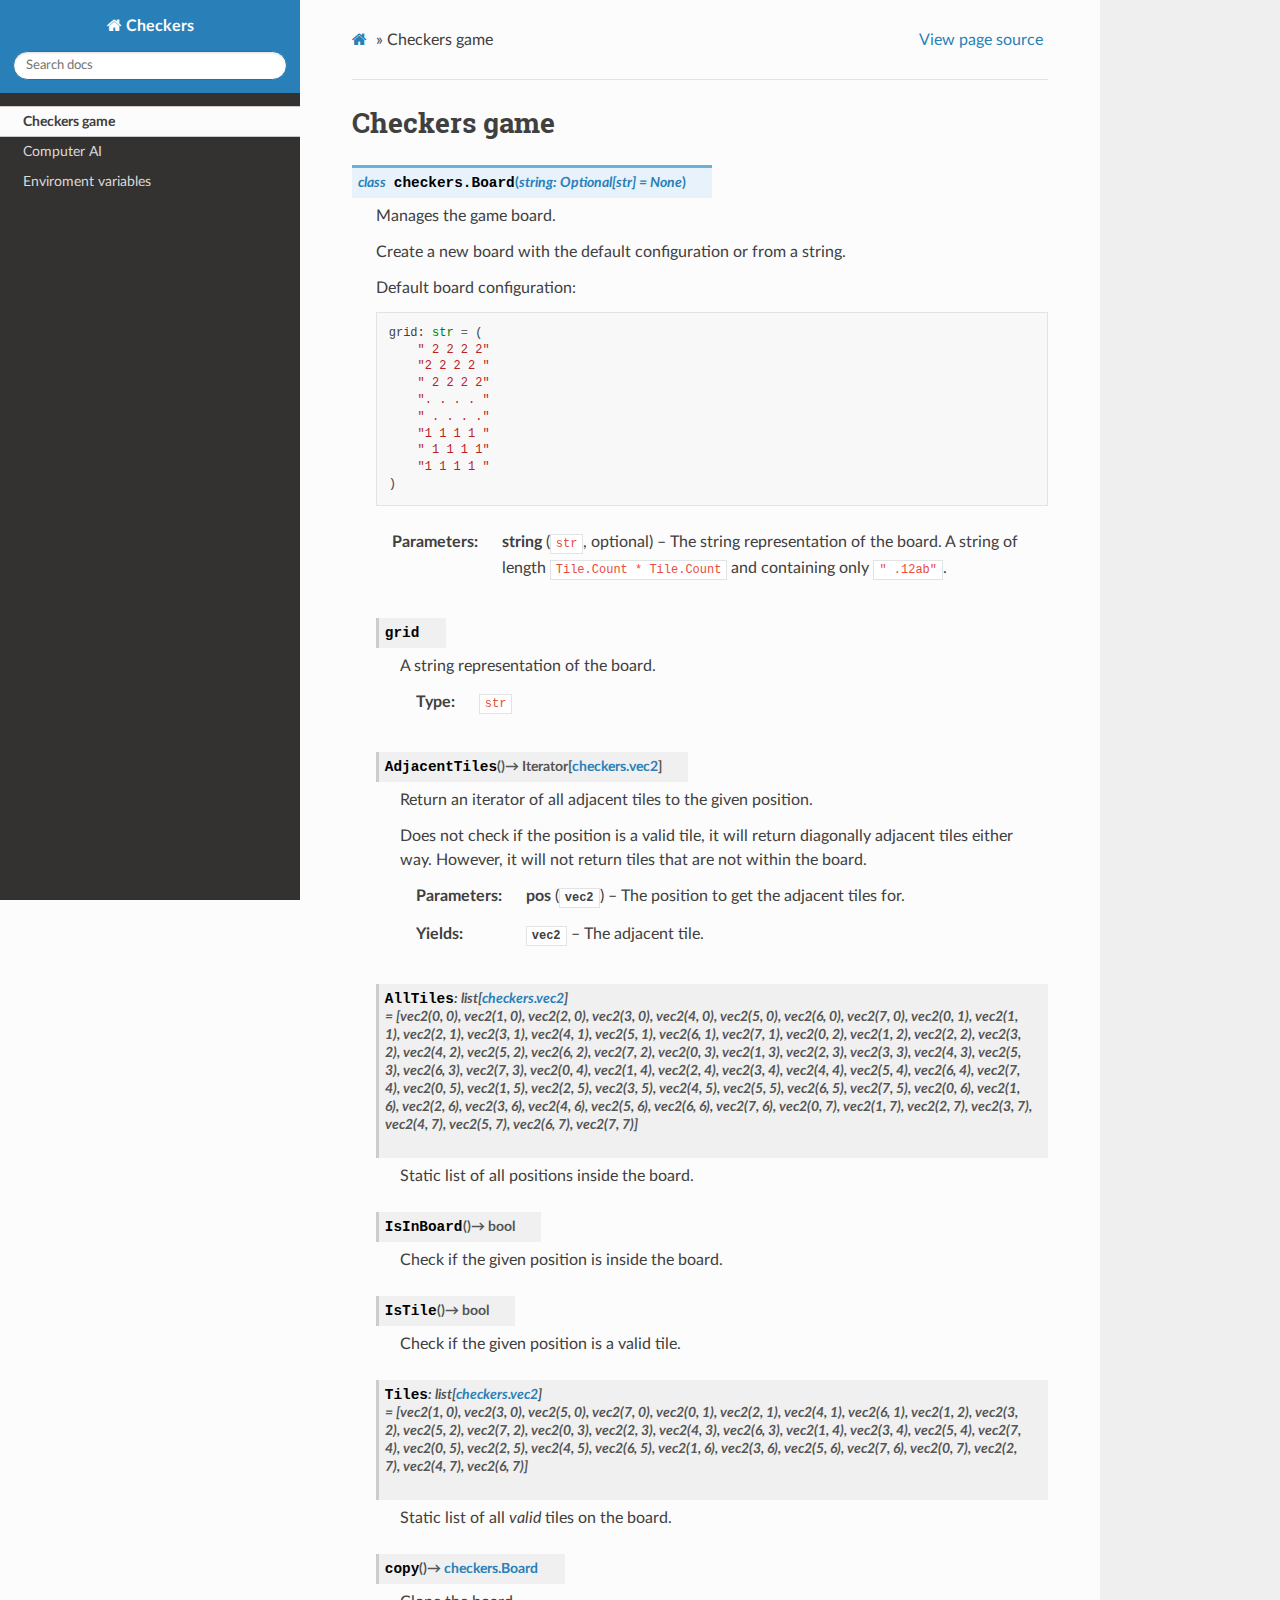
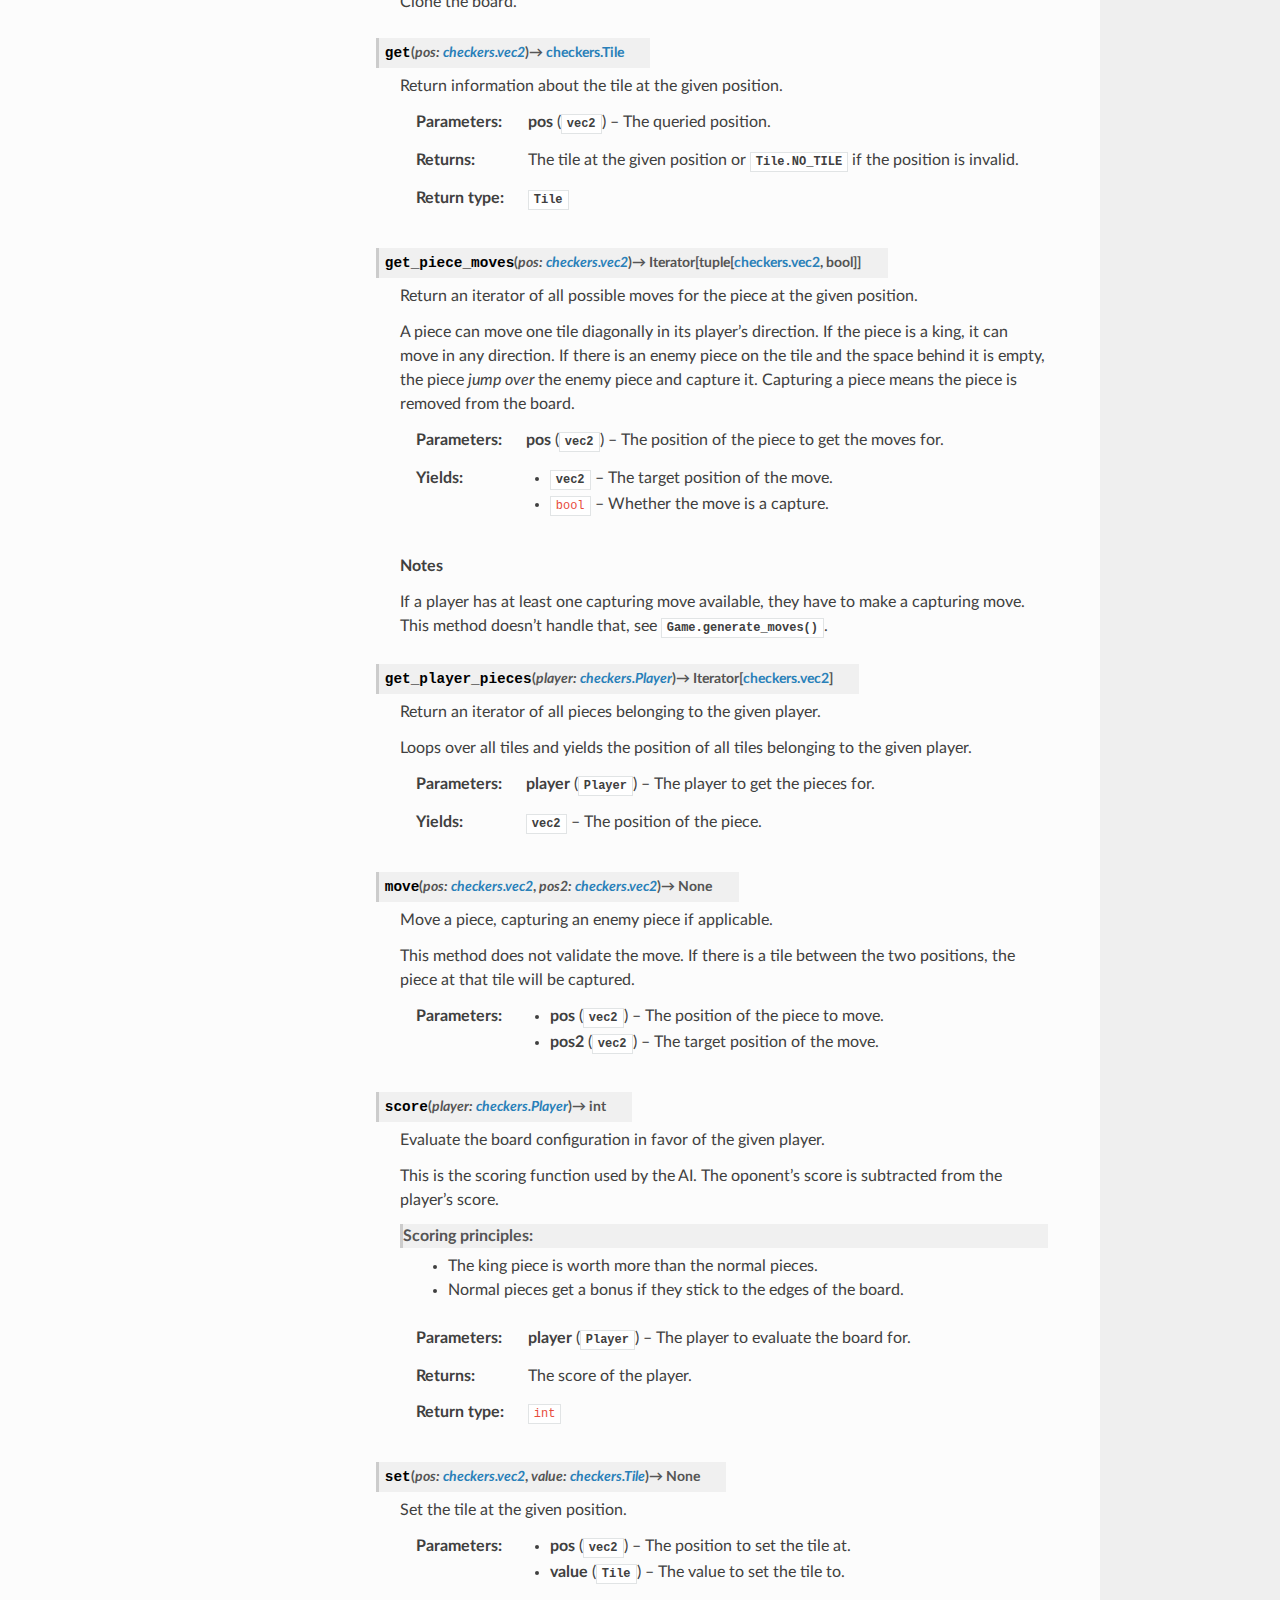
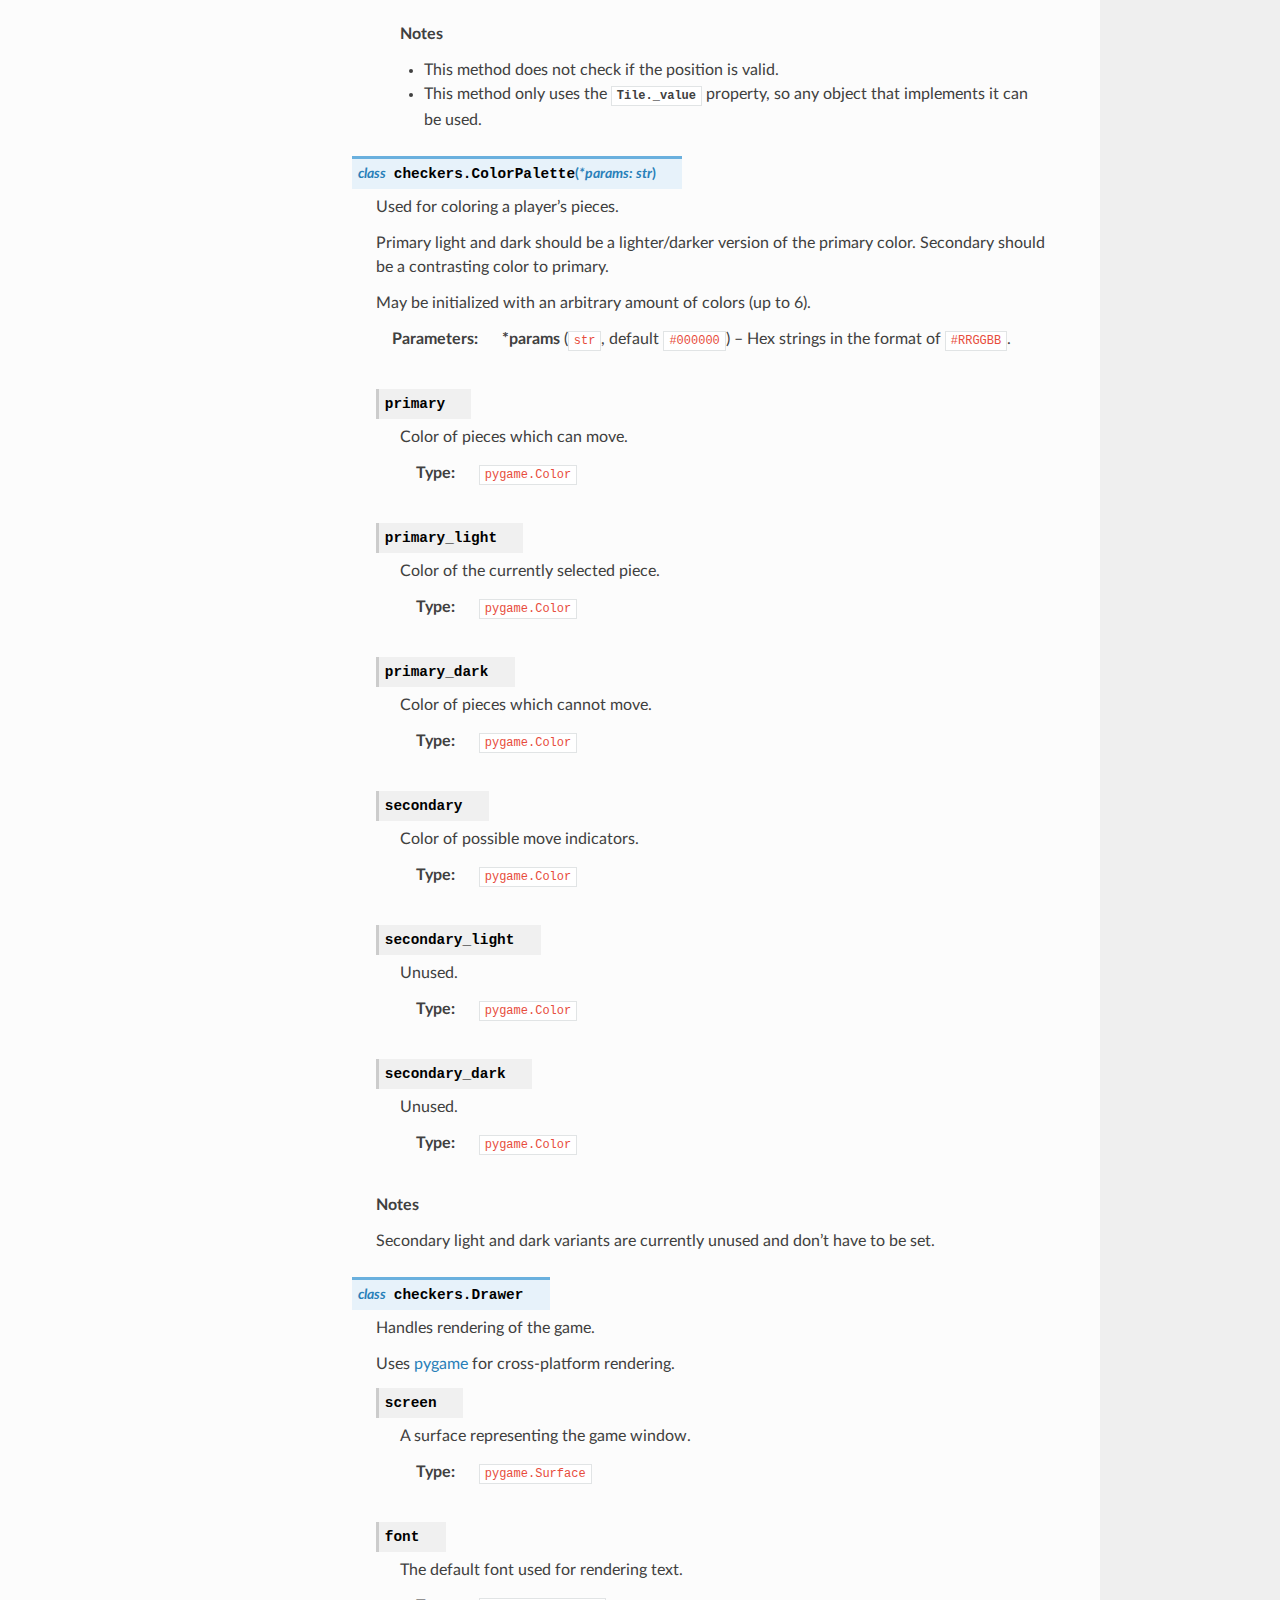
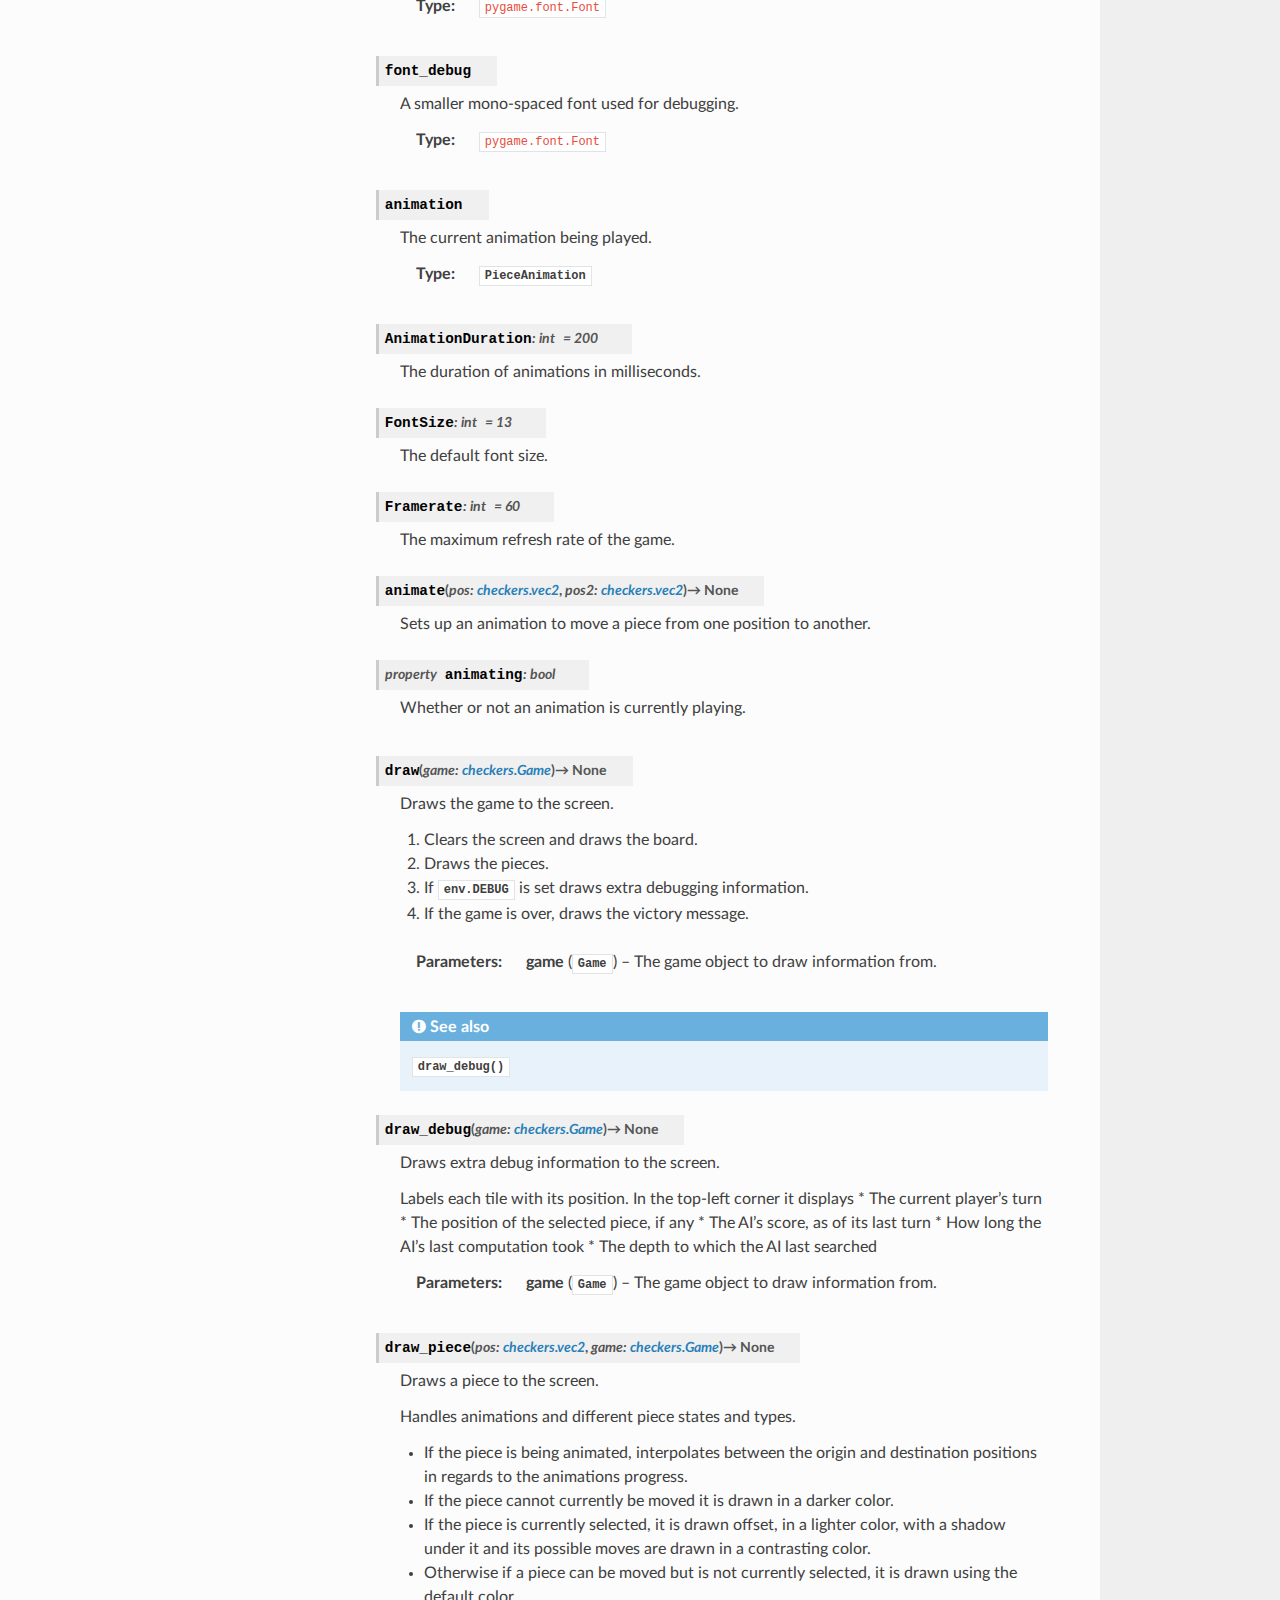
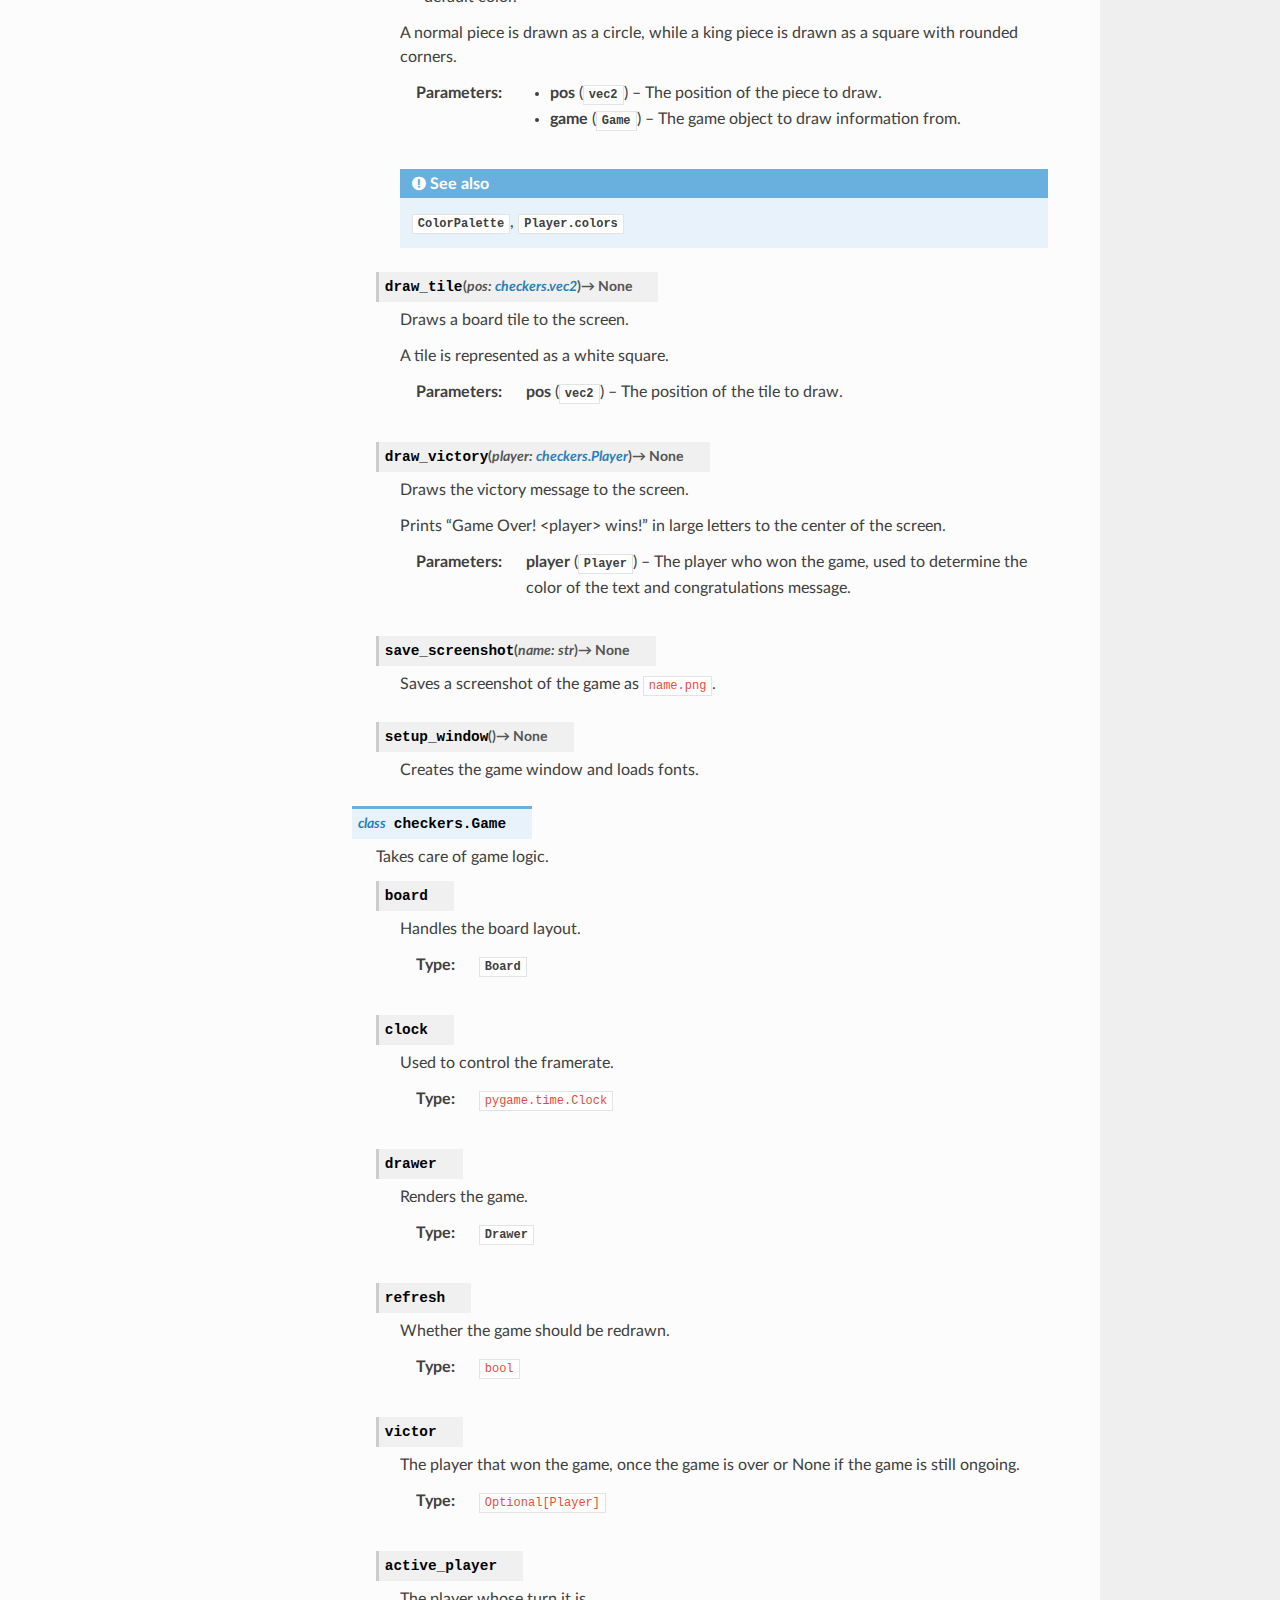
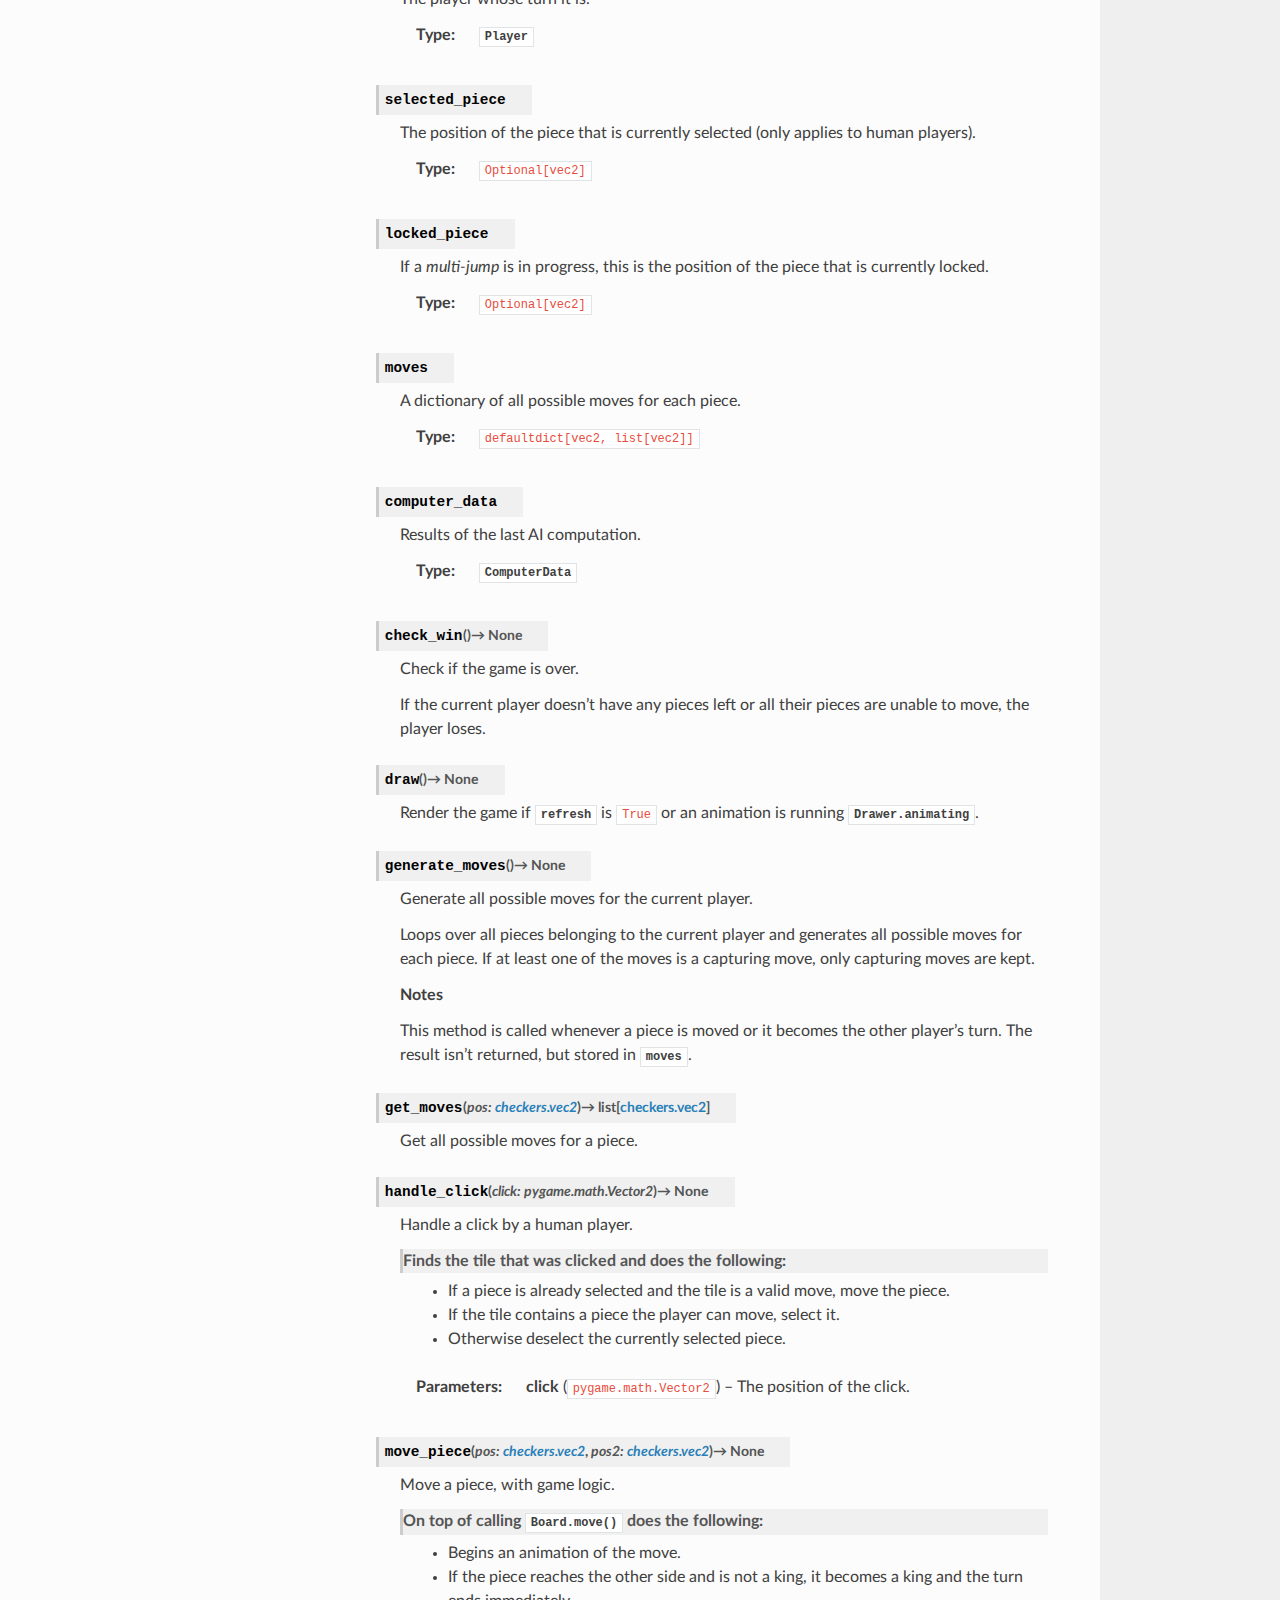
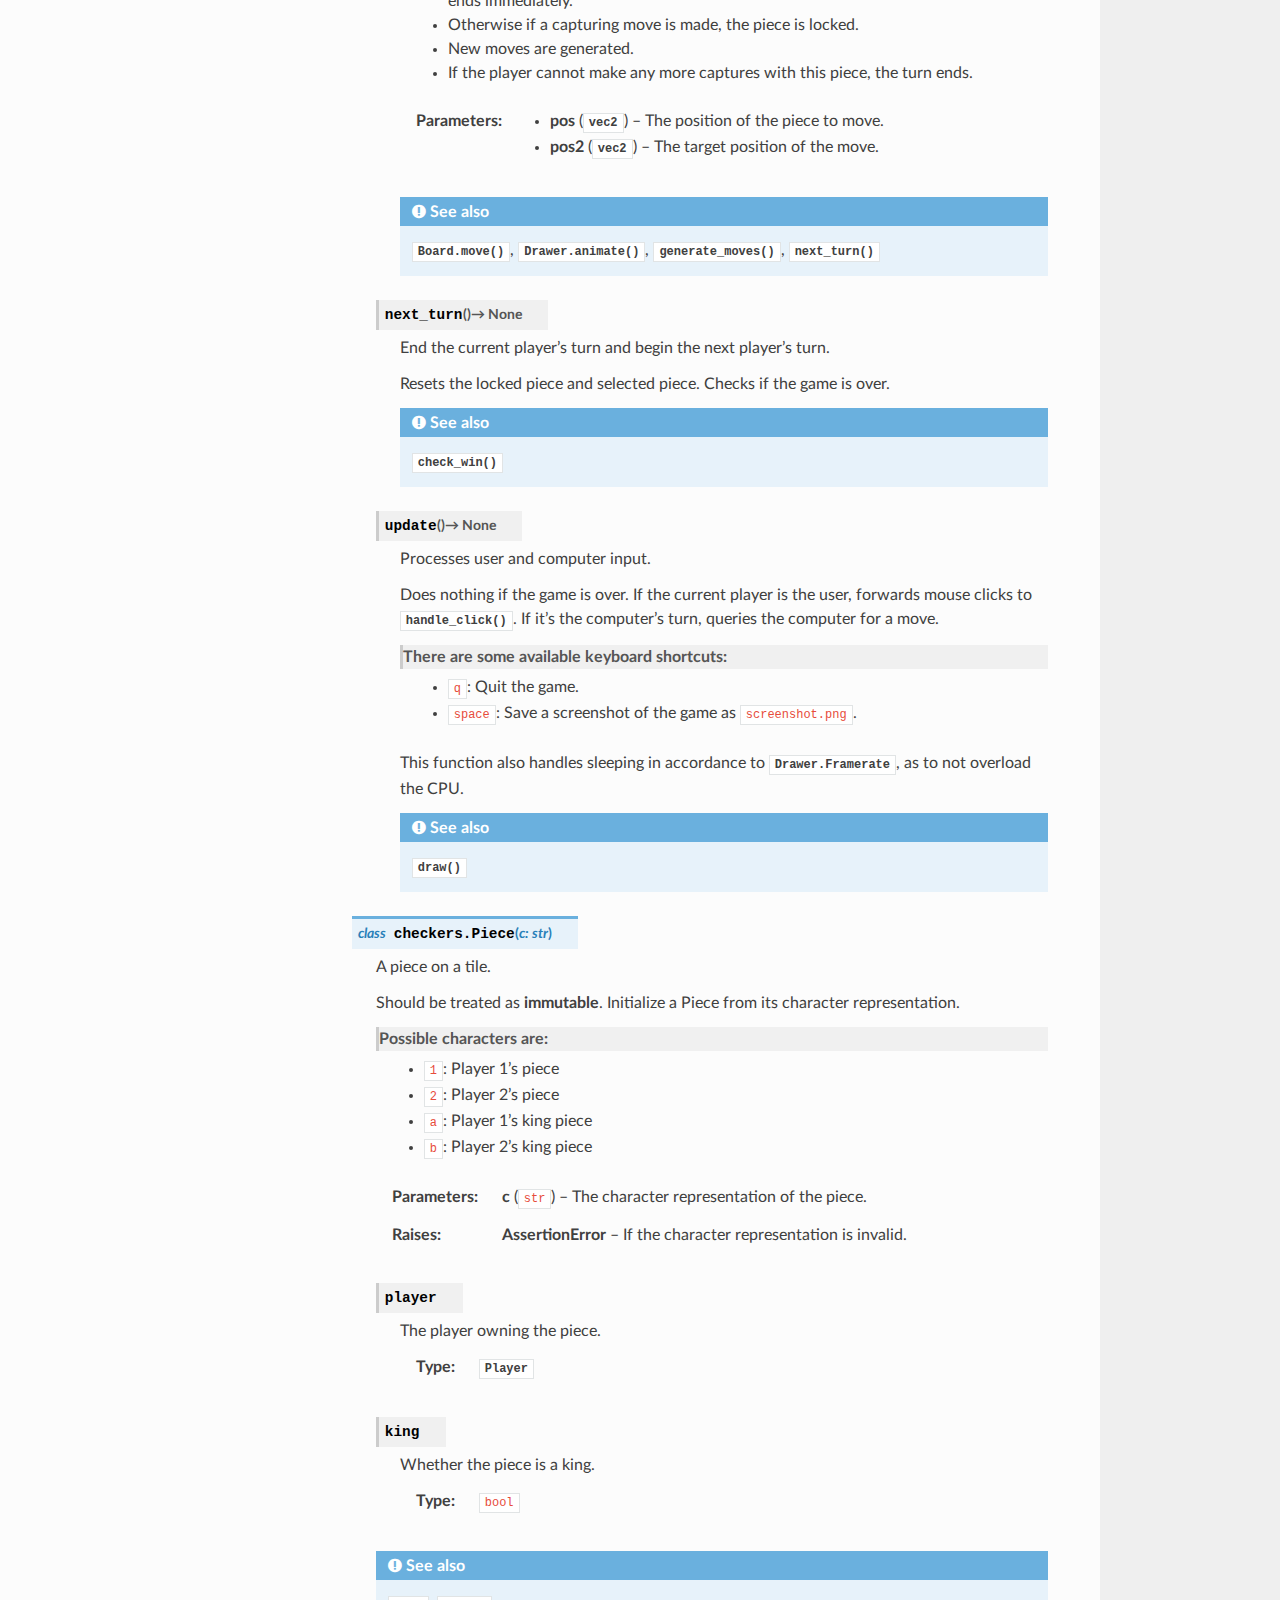
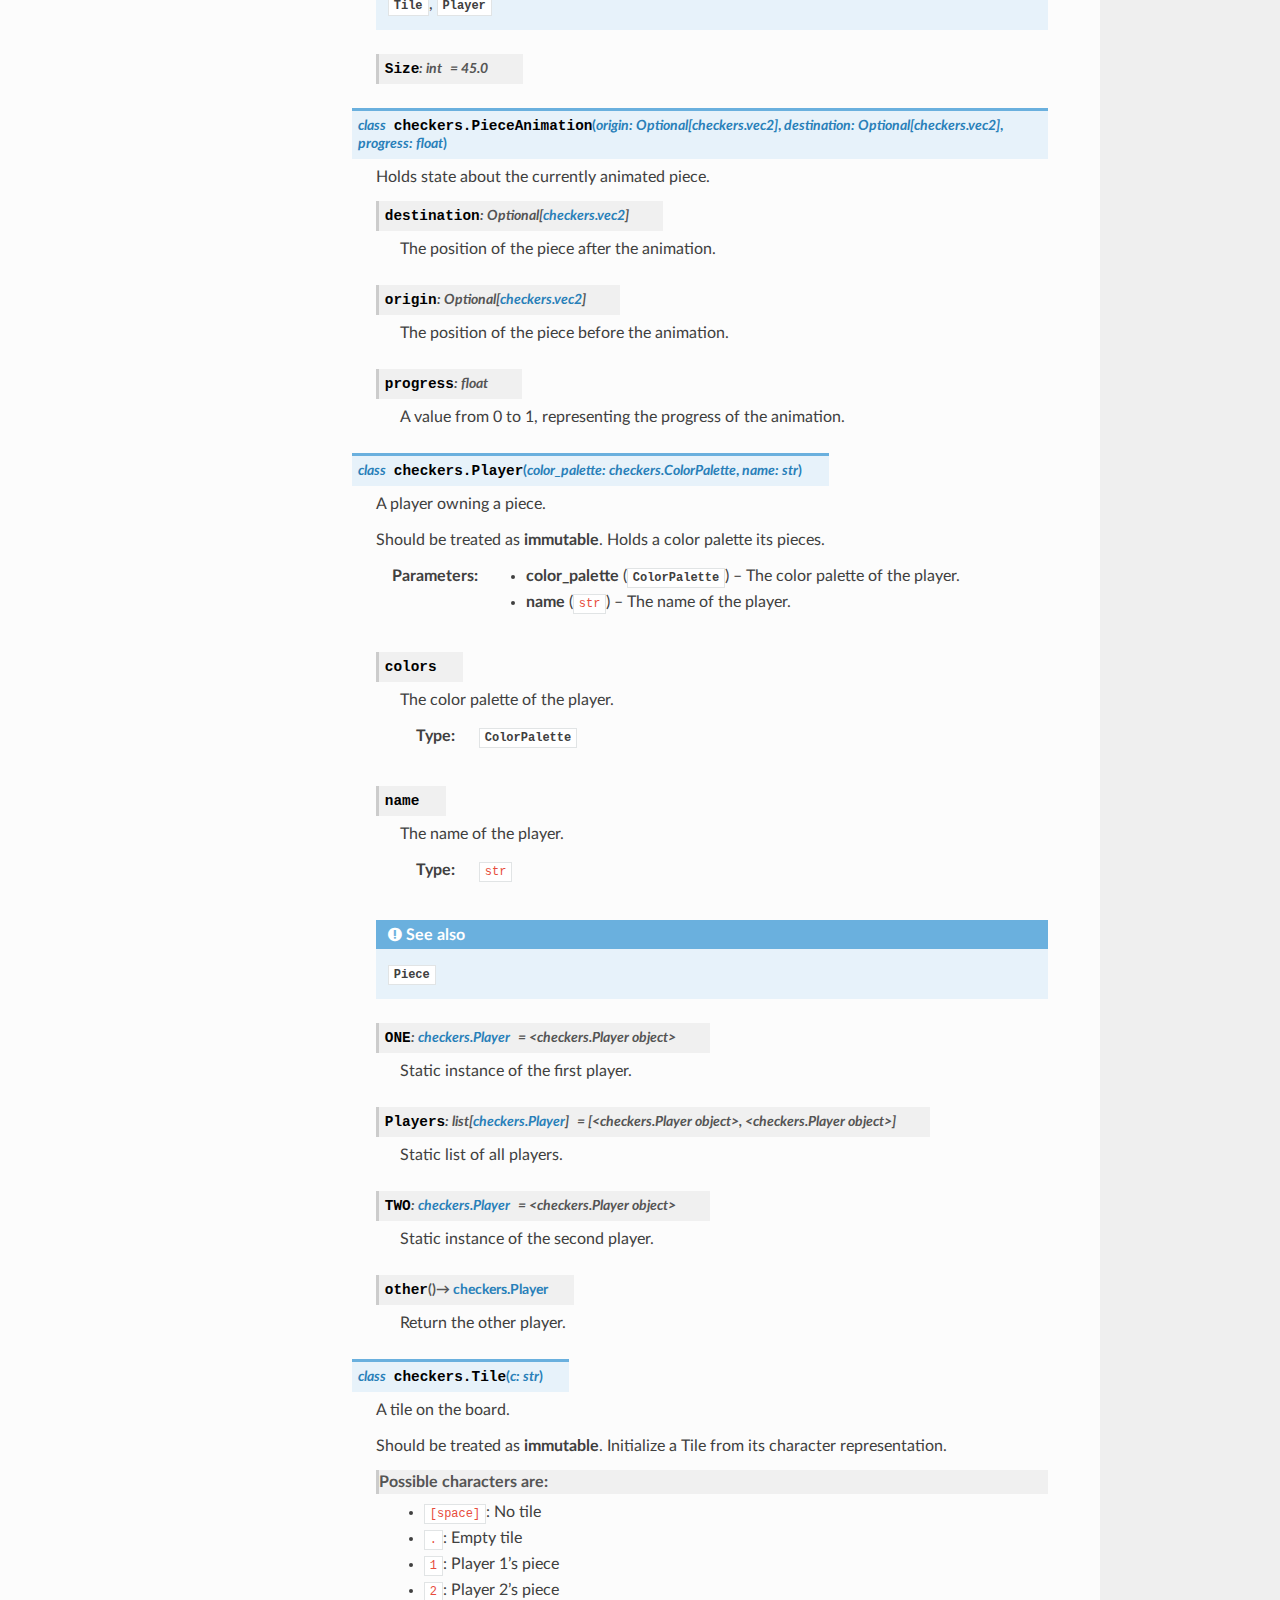
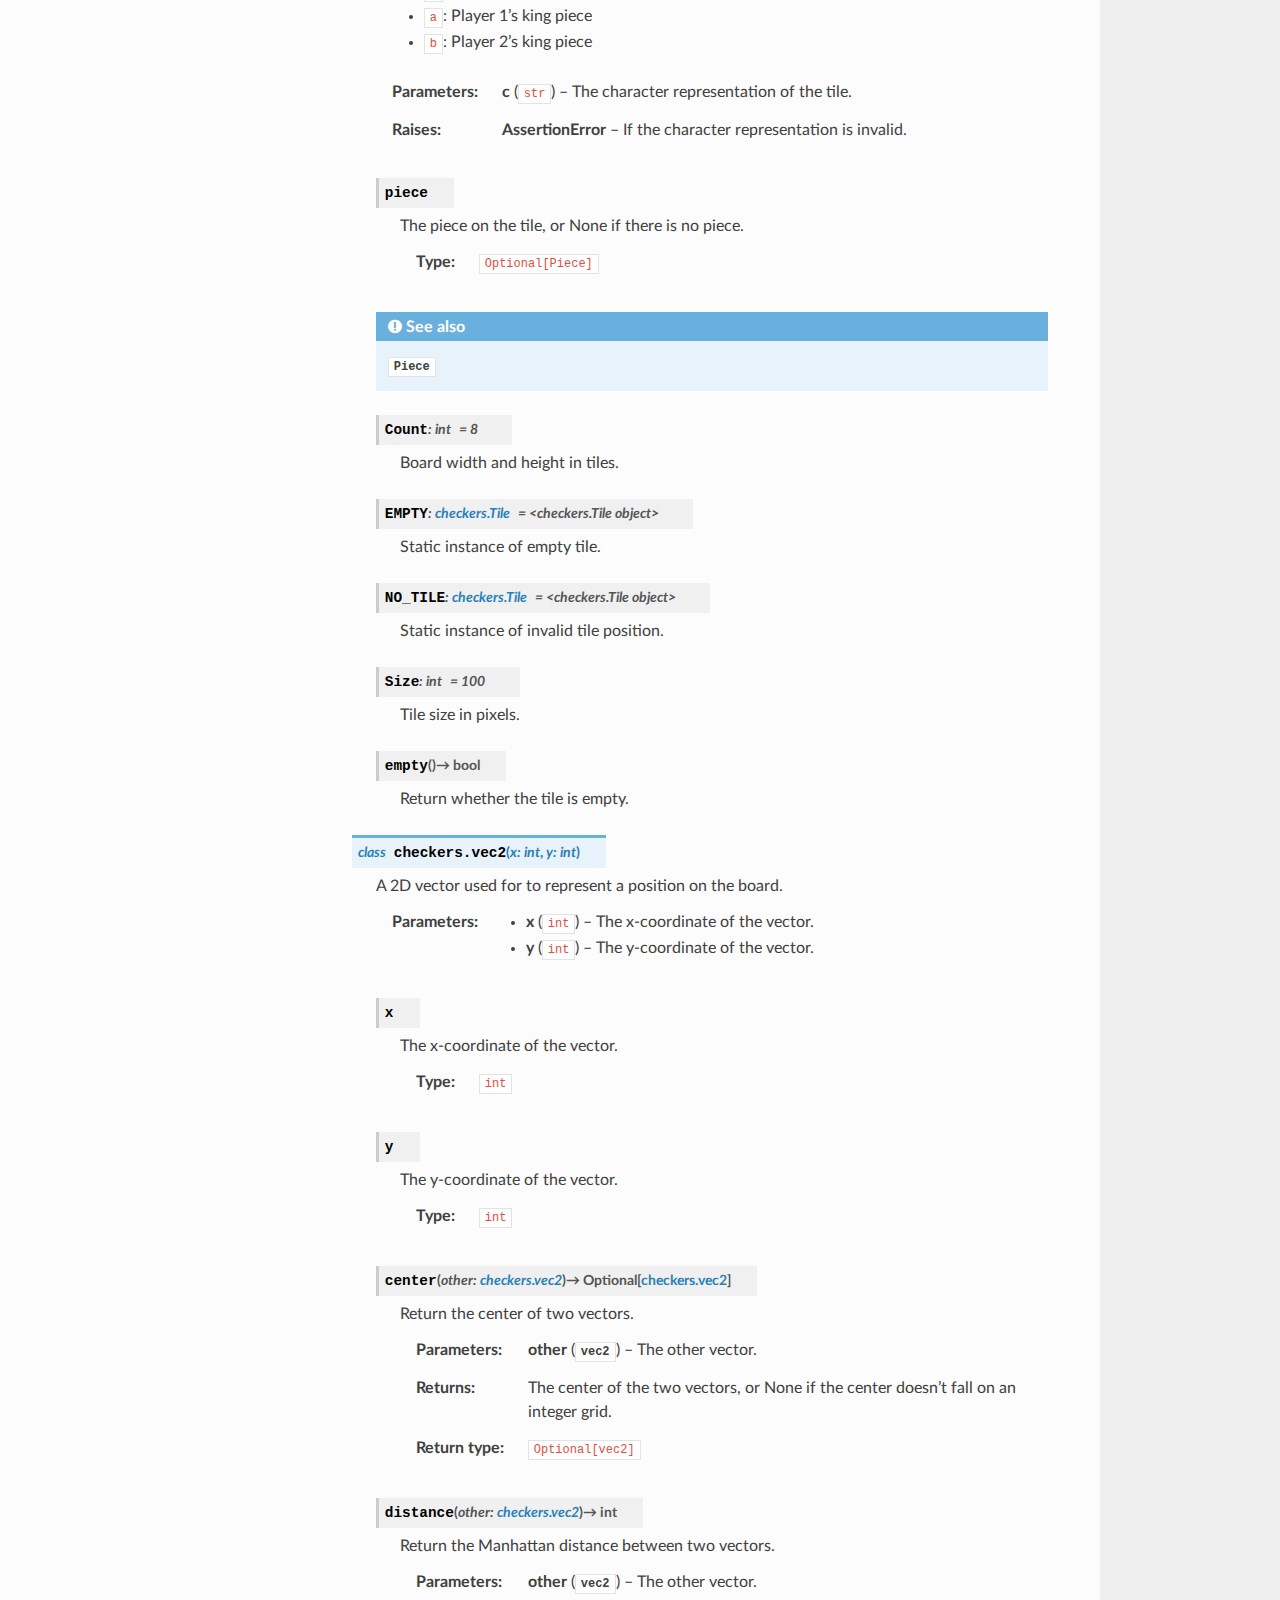
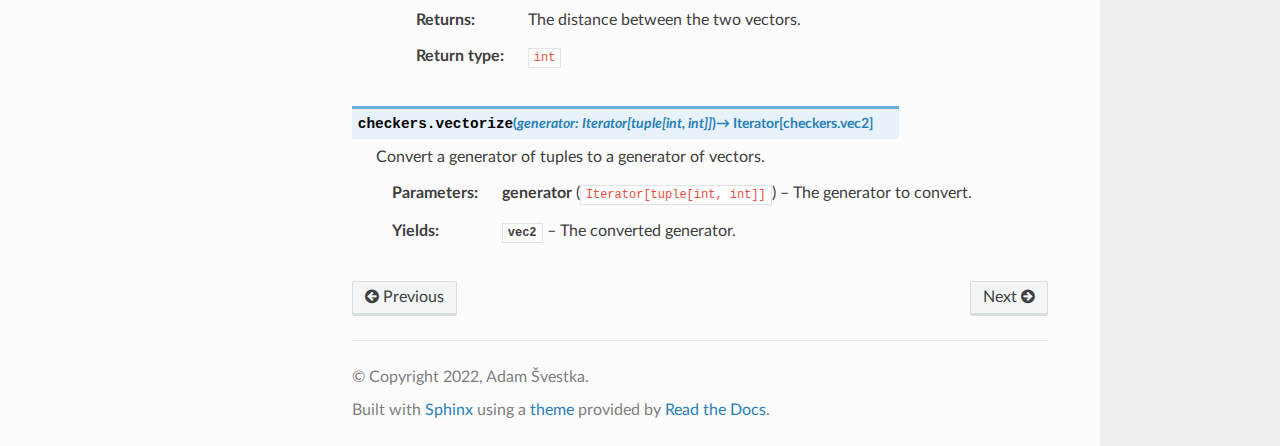
==== docs/_build/html/checkers.html @ 39b9f023 "Documented checkers.py" ====
<!DOCTYPE html>
<html class="writer-html5" lang="en" >
<head>
  <meta charset="utf-8" /><meta name="generator" content="Docutils 0.17.1: http://docutils.sourceforge.net/" />

  <meta name="viewport" content="width=device-width, initial-scale=1.0" />
  <title>Checkers game &mdash; Checkers 1.0 documentation</title>
      <link rel="stylesheet" href="_static/pygments.css" type="text/css" />
      <link rel="stylesheet" href="_static/css/theme.css" type="text/css" />
  <!--[if lt IE 9]>
    <script src="_static/js/html5shiv.min.js"></script>
  <![endif]-->
  
        <script data-url_root="./" id="documentation_options" src="_static/documentation_options.js"></script>
        <script src="_static/jquery.js"></script>
        <script src="_static/underscore.js"></script>
        <script src="_static/doctools.js"></script>
    <script src="_static/js/theme.js"></script>
    <link rel="index" title="Index" href="genindex.html" />
    <link rel="search" title="Search" href="search.html" />
    <link rel="next" title="Computer AI" href="computer.html" />
    <link rel="prev" title="Welcome to Checkers’ documentation!" href="index.html" /> 
</head>

<body class="wy-body-for-nav"> 
  <div class="wy-grid-for-nav">
    <nav data-toggle="wy-nav-shift" class="wy-nav-side">
      <div class="wy-side-scroll">
        <div class="wy-side-nav-search" >
            <a href="index.html" class="icon icon-home"> Checkers
          </a>
<div role="search">
  <form id="rtd-search-form" class="wy-form" action="search.html" method="get">
    <input type="text" name="q" placeholder="Search docs" />
    <input type="hidden" name="check_keywords" value="yes" />
    <input type="hidden" name="area" value="default" />
  </form>
</div>
        </div><div class="wy-menu wy-menu-vertical" data-spy="affix" role="navigation" aria-label="Navigation menu">
              <ul class="current">
<li class="toctree-l1 current"><a class="current reference internal" href="#">Checkers game</a></li>
<li class="toctree-l1"><a class="reference internal" href="computer.html">Computer AI</a></li>
<li class="toctree-l1"><a class="reference internal" href="env.html">Enviroment variables</a></li>
</ul>

        </div>
      </div>
    </nav>

    <section data-toggle="wy-nav-shift" class="wy-nav-content-wrap"><nav class="wy-nav-top" aria-label="Mobile navigation menu" >
          <i data-toggle="wy-nav-top" class="fa fa-bars"></i>
          <a href="index.html">Checkers</a>
      </nav>

      <div class="wy-nav-content">
        <div class="rst-content">
          <div role="navigation" aria-label="Page navigation">
  <ul class="wy-breadcrumbs">
      <li><a href="index.html" class="icon icon-home"></a> &raquo;</li>
      <li>Checkers game</li>
      <li class="wy-breadcrumbs-aside">
            <a href="_sources/checkers.rst.txt" rel="nofollow"> View page source</a>
      </li>
  </ul>
  <hr/>
</div>
          <div role="main" class="document" itemscope="itemscope" itemtype="http://schema.org/Article">
           <div itemprop="articleBody">
             
  <section id="module-checkers">
<span id="checkers-game"></span><h1>Checkers game<a class="headerlink" href="#module-checkers" title="Permalink to this headline"></a></h1>
<dl class="py class">
<dt class="sig sig-object py" id="checkers.Board">
<em class="property"><span class="pre">class</span><span class="w"> </span></em><span class="sig-prename descclassname"><span class="pre">checkers.</span></span><span class="sig-name descname"><span class="pre">Board</span></span><span class="sig-paren">(</span><em class="sig-param"><span class="n"><span class="pre">string</span></span><span class="p"><span class="pre">:</span></span><span class="w"> </span><span class="n"><span class="pre">Optional</span><span class="p"><span class="pre">[</span></span><span class="pre">str</span><span class="p"><span class="pre">]</span></span></span><span class="w"> </span><span class="o"><span class="pre">=</span></span><span class="w"> </span><span class="default_value"><span class="pre">None</span></span></em><span class="sig-paren">)</span><a class="headerlink" href="#checkers.Board" title="Permalink to this definition"></a></dt>
<dd><p>Manages the game board.</p>
<p>Create a new board with the default configuration or from a string.</p>
<p>Default board configuration:</p>
<div class="highlight-python3 notranslate"><div class="highlight"><pre><span></span><span class="n">grid</span><span class="p">:</span> <span class="nb">str</span> <span class="o">=</span> <span class="p">(</span>
    <span class="s2">&quot; 2 2 2 2&quot;</span>
    <span class="s2">&quot;2 2 2 2 &quot;</span>
    <span class="s2">&quot; 2 2 2 2&quot;</span>
    <span class="s2">&quot;. . . . &quot;</span>
    <span class="s2">&quot; . . . .&quot;</span>
    <span class="s2">&quot;1 1 1 1 &quot;</span>
    <span class="s2">&quot; 1 1 1 1&quot;</span>
    <span class="s2">&quot;1 1 1 1 &quot;</span>
<span class="p">)</span>
</pre></div>
</div>
<dl class="field-list simple">
<dt class="field-odd">Parameters</dt>
<dd class="field-odd"><p><strong>string</strong> (<code class="docutils literal notranslate"><span class="pre">str</span></code>, optional) – The string representation of the board. A string of length <code class="docutils literal notranslate"><span class="pre">Tile.Count</span> <span class="pre">*</span> <span class="pre">Tile.Count</span></code> and containing only <code class="docutils literal notranslate"><span class="pre">&quot;</span> <span class="pre">.12ab&quot;</span></code>.</p>
</dd>
</dl>
<dl class="py attribute">
<dt class="sig sig-object py" id="checkers.Board.grid">
<span class="sig-name descname"><span class="pre">grid</span></span><a class="headerlink" href="#checkers.Board.grid" title="Permalink to this definition"></a></dt>
<dd><p>A string representation of the board.</p>
<dl class="field-list simple">
<dt class="field-odd">Type</dt>
<dd class="field-odd"><p><code class="docutils literal notranslate"><span class="pre">str</span></code></p>
</dd>
</dl>
</dd></dl>

<dl class="py method">
<dt class="sig sig-object py" id="checkers.Board.AdjacentTiles">
<span class="sig-name descname"><span class="pre">AdjacentTiles</span></span><span class="sig-paren">(</span><span class="sig-paren">)</span> <span class="sig-return"><span class="sig-return-icon">&#x2192;</span> <span class="sig-return-typehint"><span class="pre">Iterator</span><span class="p"><span class="pre">[</span></span><a class="reference internal" href="#checkers.vec2" title="checkers.vec2"><span class="pre">checkers.vec2</span></a><span class="p"><span class="pre">]</span></span></span></span><a class="headerlink" href="#checkers.Board.AdjacentTiles" title="Permalink to this definition"></a></dt>
<dd><p>Return an iterator of all adjacent tiles to the given position.</p>
<p>Does not check if the position is a valid tile, it will return diagonally adjacent tiles either way.
However, it will not return tiles that are not within the board.</p>
<dl class="field-list simple">
<dt class="field-odd">Parameters</dt>
<dd class="field-odd"><p><strong>pos</strong> (<a class="reference internal" href="#checkers.vec2" title="checkers.vec2"><code class="xref py py-class docutils literal notranslate"><span class="pre">vec2</span></code></a>) – The position to get the adjacent tiles for.</p>
</dd>
<dt class="field-even">Yields</dt>
<dd class="field-even"><p><a class="reference internal" href="#checkers.vec2" title="checkers.vec2"><code class="xref py py-class docutils literal notranslate"><span class="pre">vec2</span></code></a> – The adjacent tile.</p>
</dd>
</dl>
</dd></dl>

<dl class="py attribute">
<dt class="sig sig-object py" id="checkers.Board.AllTiles">
<span class="sig-name descname"><span class="pre">AllTiles</span></span><em class="property"><span class="p"><span class="pre">:</span></span><span class="w"> </span><span class="pre">list</span><span class="p"><span class="pre">[</span></span><a class="reference internal" href="#checkers.vec2" title="checkers.vec2"><span class="pre">checkers.vec2</span></a><span class="p"><span class="pre">]</span></span></em><em class="property"><span class="w"> </span><span class="p"><span class="pre">=</span></span><span class="w"> </span><span class="pre">[vec2(0,</span> <span class="pre">0),</span> <span class="pre">vec2(1,</span> <span class="pre">0),</span> <span class="pre">vec2(2,</span> <span class="pre">0),</span> <span class="pre">vec2(3,</span> <span class="pre">0),</span> <span class="pre">vec2(4,</span> <span class="pre">0),</span> <span class="pre">vec2(5,</span> <span class="pre">0),</span> <span class="pre">vec2(6,</span> <span class="pre">0),</span> <span class="pre">vec2(7,</span> <span class="pre">0),</span> <span class="pre">vec2(0,</span> <span class="pre">1),</span> <span class="pre">vec2(1,</span> <span class="pre">1),</span> <span class="pre">vec2(2,</span> <span class="pre">1),</span> <span class="pre">vec2(3,</span> <span class="pre">1),</span> <span class="pre">vec2(4,</span> <span class="pre">1),</span> <span class="pre">vec2(5,</span> <span class="pre">1),</span> <span class="pre">vec2(6,</span> <span class="pre">1),</span> <span class="pre">vec2(7,</span> <span class="pre">1),</span> <span class="pre">vec2(0,</span> <span class="pre">2),</span> <span class="pre">vec2(1,</span> <span class="pre">2),</span> <span class="pre">vec2(2,</span> <span class="pre">2),</span> <span class="pre">vec2(3,</span> <span class="pre">2),</span> <span class="pre">vec2(4,</span> <span class="pre">2),</span> <span class="pre">vec2(5,</span> <span class="pre">2),</span> <span class="pre">vec2(6,</span> <span class="pre">2),</span> <span class="pre">vec2(7,</span> <span class="pre">2),</span> <span class="pre">vec2(0,</span> <span class="pre">3),</span> <span class="pre">vec2(1,</span> <span class="pre">3),</span> <span class="pre">vec2(2,</span> <span class="pre">3),</span> <span class="pre">vec2(3,</span> <span class="pre">3),</span> <span class="pre">vec2(4,</span> <span class="pre">3),</span> <span class="pre">vec2(5,</span> <span class="pre">3),</span> <span class="pre">vec2(6,</span> <span class="pre">3),</span> <span class="pre">vec2(7,</span> <span class="pre">3),</span> <span class="pre">vec2(0,</span> <span class="pre">4),</span> <span class="pre">vec2(1,</span> <span class="pre">4),</span> <span class="pre">vec2(2,</span> <span class="pre">4),</span> <span class="pre">vec2(3,</span> <span class="pre">4),</span> <span class="pre">vec2(4,</span> <span class="pre">4),</span> <span class="pre">vec2(5,</span> <span class="pre">4),</span> <span class="pre">vec2(6,</span> <span class="pre">4),</span> <span class="pre">vec2(7,</span> <span class="pre">4),</span> <span class="pre">vec2(0,</span> <span class="pre">5),</span> <span class="pre">vec2(1,</span> <span class="pre">5),</span> <span class="pre">vec2(2,</span> <span class="pre">5),</span> <span class="pre">vec2(3,</span> <span class="pre">5),</span> <span class="pre">vec2(4,</span> <span class="pre">5),</span> <span class="pre">vec2(5,</span> <span class="pre">5),</span> <span class="pre">vec2(6,</span> <span class="pre">5),</span> <span class="pre">vec2(7,</span> <span class="pre">5),</span> <span class="pre">vec2(0,</span> <span class="pre">6),</span> <span class="pre">vec2(1,</span> <span class="pre">6),</span> <span class="pre">vec2(2,</span> <span class="pre">6),</span> <span class="pre">vec2(3,</span> <span class="pre">6),</span> <span class="pre">vec2(4,</span> <span class="pre">6),</span> <span class="pre">vec2(5,</span> <span class="pre">6),</span> <span class="pre">vec2(6,</span> <span class="pre">6),</span> <span class="pre">vec2(7,</span> <span class="pre">6),</span> <span class="pre">vec2(0,</span> <span class="pre">7),</span> <span class="pre">vec2(1,</span> <span class="pre">7),</span> <span class="pre">vec2(2,</span> <span class="pre">7),</span> <span class="pre">vec2(3,</span> <span class="pre">7),</span> <span class="pre">vec2(4,</span> <span class="pre">7),</span> <span class="pre">vec2(5,</span> <span class="pre">7),</span> <span class="pre">vec2(6,</span> <span class="pre">7),</span> <span class="pre">vec2(7,</span> <span class="pre">7)]</span></em><a class="headerlink" href="#checkers.Board.AllTiles" title="Permalink to this definition"></a></dt>
<dd><p>Static list of all positions inside the board.</p>
</dd></dl>

<dl class="py method">
<dt class="sig sig-object py" id="checkers.Board.IsInBoard">
<span class="sig-name descname"><span class="pre">IsInBoard</span></span><span class="sig-paren">(</span><span class="sig-paren">)</span> <span class="sig-return"><span class="sig-return-icon">&#x2192;</span> <span class="sig-return-typehint"><span class="pre">bool</span></span></span><a class="headerlink" href="#checkers.Board.IsInBoard" title="Permalink to this definition"></a></dt>
<dd><p>Check if the given position is inside the board.</p>
</dd></dl>

<dl class="py method">
<dt class="sig sig-object py" id="checkers.Board.IsTile">
<span class="sig-name descname"><span class="pre">IsTile</span></span><span class="sig-paren">(</span><span class="sig-paren">)</span> <span class="sig-return"><span class="sig-return-icon">&#x2192;</span> <span class="sig-return-typehint"><span class="pre">bool</span></span></span><a class="headerlink" href="#checkers.Board.IsTile" title="Permalink to this definition"></a></dt>
<dd><p>Check if the given position is a valid tile.</p>
</dd></dl>

<dl class="py attribute">
<dt class="sig sig-object py" id="checkers.Board.Tiles">
<span class="sig-name descname"><span class="pre">Tiles</span></span><em class="property"><span class="p"><span class="pre">:</span></span><span class="w"> </span><span class="pre">list</span><span class="p"><span class="pre">[</span></span><a class="reference internal" href="#checkers.vec2" title="checkers.vec2"><span class="pre">checkers.vec2</span></a><span class="p"><span class="pre">]</span></span></em><em class="property"><span class="w"> </span><span class="p"><span class="pre">=</span></span><span class="w"> </span><span class="pre">[vec2(1,</span> <span class="pre">0),</span> <span class="pre">vec2(3,</span> <span class="pre">0),</span> <span class="pre">vec2(5,</span> <span class="pre">0),</span> <span class="pre">vec2(7,</span> <span class="pre">0),</span> <span class="pre">vec2(0,</span> <span class="pre">1),</span> <span class="pre">vec2(2,</span> <span class="pre">1),</span> <span class="pre">vec2(4,</span> <span class="pre">1),</span> <span class="pre">vec2(6,</span> <span class="pre">1),</span> <span class="pre">vec2(1,</span> <span class="pre">2),</span> <span class="pre">vec2(3,</span> <span class="pre">2),</span> <span class="pre">vec2(5,</span> <span class="pre">2),</span> <span class="pre">vec2(7,</span> <span class="pre">2),</span> <span class="pre">vec2(0,</span> <span class="pre">3),</span> <span class="pre">vec2(2,</span> <span class="pre">3),</span> <span class="pre">vec2(4,</span> <span class="pre">3),</span> <span class="pre">vec2(6,</span> <span class="pre">3),</span> <span class="pre">vec2(1,</span> <span class="pre">4),</span> <span class="pre">vec2(3,</span> <span class="pre">4),</span> <span class="pre">vec2(5,</span> <span class="pre">4),</span> <span class="pre">vec2(7,</span> <span class="pre">4),</span> <span class="pre">vec2(0,</span> <span class="pre">5),</span> <span class="pre">vec2(2,</span> <span class="pre">5),</span> <span class="pre">vec2(4,</span> <span class="pre">5),</span> <span class="pre">vec2(6,</span> <span class="pre">5),</span> <span class="pre">vec2(1,</span> <span class="pre">6),</span> <span class="pre">vec2(3,</span> <span class="pre">6),</span> <span class="pre">vec2(5,</span> <span class="pre">6),</span> <span class="pre">vec2(7,</span> <span class="pre">6),</span> <span class="pre">vec2(0,</span> <span class="pre">7),</span> <span class="pre">vec2(2,</span> <span class="pre">7),</span> <span class="pre">vec2(4,</span> <span class="pre">7),</span> <span class="pre">vec2(6,</span> <span class="pre">7)]</span></em><a class="headerlink" href="#checkers.Board.Tiles" title="Permalink to this definition"></a></dt>
<dd><p>Static list of all <em>valid</em> tiles on the board.</p>
</dd></dl>

<dl class="py method">
<dt class="sig sig-object py" id="checkers.Board.copy">
<span class="sig-name descname"><span class="pre">copy</span></span><span class="sig-paren">(</span><span class="sig-paren">)</span> <span class="sig-return"><span class="sig-return-icon">&#x2192;</span> <span class="sig-return-typehint"><a class="reference internal" href="#checkers.Board" title="checkers.Board"><span class="pre">checkers.Board</span></a></span></span><a class="headerlink" href="#checkers.Board.copy" title="Permalink to this definition"></a></dt>
<dd><p>Clone the board.</p>
</dd></dl>

<dl class="py method">
<dt class="sig sig-object py" id="checkers.Board.get">
<span class="sig-name descname"><span class="pre">get</span></span><span class="sig-paren">(</span><em class="sig-param"><span class="n"><span class="pre">pos</span></span><span class="p"><span class="pre">:</span></span><span class="w"> </span><span class="n"><a class="reference internal" href="#checkers.vec2" title="checkers.vec2"><span class="pre">checkers.vec2</span></a></span></em><span class="sig-paren">)</span> <span class="sig-return"><span class="sig-return-icon">&#x2192;</span> <span class="sig-return-typehint"><a class="reference internal" href="#checkers.Tile" title="checkers.Tile"><span class="pre">checkers.Tile</span></a></span></span><a class="headerlink" href="#checkers.Board.get" title="Permalink to this definition"></a></dt>
<dd><p>Return information about the tile at the given position.</p>
<dl class="field-list simple">
<dt class="field-odd">Parameters</dt>
<dd class="field-odd"><p><strong>pos</strong> (<a class="reference internal" href="#checkers.vec2" title="checkers.vec2"><code class="xref py py-class docutils literal notranslate"><span class="pre">vec2</span></code></a>) – The queried position.</p>
</dd>
<dt class="field-even">Returns</dt>
<dd class="field-even"><p>The tile at the given position or <a class="reference internal" href="#checkers.Tile.NO_TILE" title="checkers.Tile.NO_TILE"><code class="xref py py-attr docutils literal notranslate"><span class="pre">Tile.NO_TILE</span></code></a> if the position is invalid.</p>
</dd>
<dt class="field-odd">Return type</dt>
<dd class="field-odd"><p><a class="reference internal" href="#checkers.Tile" title="checkers.Tile"><code class="xref py py-class docutils literal notranslate"><span class="pre">Tile</span></code></a></p>
</dd>
</dl>
</dd></dl>

<dl class="py method">
<dt class="sig sig-object py" id="checkers.Board.get_piece_moves">
<span class="sig-name descname"><span class="pre">get_piece_moves</span></span><span class="sig-paren">(</span><em class="sig-param"><span class="n"><span class="pre">pos</span></span><span class="p"><span class="pre">:</span></span><span class="w"> </span><span class="n"><a class="reference internal" href="#checkers.vec2" title="checkers.vec2"><span class="pre">checkers.vec2</span></a></span></em><span class="sig-paren">)</span> <span class="sig-return"><span class="sig-return-icon">&#x2192;</span> <span class="sig-return-typehint"><span class="pre">Iterator</span><span class="p"><span class="pre">[</span></span><span class="pre">tuple</span><span class="p"><span class="pre">[</span></span><a class="reference internal" href="#checkers.vec2" title="checkers.vec2"><span class="pre">checkers.vec2</span></a><span class="p"><span class="pre">,</span></span><span class="w"> </span><span class="pre">bool</span><span class="p"><span class="pre">]</span></span><span class="p"><span class="pre">]</span></span></span></span><a class="headerlink" href="#checkers.Board.get_piece_moves" title="Permalink to this definition"></a></dt>
<dd><p>Return an iterator of all possible moves for the piece at the given position.</p>
<p>A piece can move one tile diagonally in its player’s direction. If the piece is a king, it can move in any direction.
If there is an enemy piece on the tile and the space behind it is empty, the piece <em>jump over</em> the enemy piece and capture it.
Capturing a piece means the piece is removed from the board.</p>
<dl class="field-list simple">
<dt class="field-odd">Parameters</dt>
<dd class="field-odd"><p><strong>pos</strong> (<a class="reference internal" href="#checkers.vec2" title="checkers.vec2"><code class="xref py py-class docutils literal notranslate"><span class="pre">vec2</span></code></a>) – The position of the piece to get the moves for.</p>
</dd>
<dt class="field-even">Yields</dt>
<dd class="field-even"><ul class="simple">
<li><p><a class="reference internal" href="#checkers.vec2" title="checkers.vec2"><code class="xref py py-class docutils literal notranslate"><span class="pre">vec2</span></code></a> – The target position of the move.</p></li>
<li><p><code class="docutils literal notranslate"><span class="pre">bool</span></code> – Whether the move is a capture.</p></li>
</ul>
</dd>
</dl>
<p class="rubric">Notes</p>
<p>If a player has at least one capturing move available, they have to make a capturing move. This method doesn’t handle that, see <a class="reference internal" href="#checkers.Game.generate_moves" title="checkers.Game.generate_moves"><code class="xref py py-meth docutils literal notranslate"><span class="pre">Game.generate_moves()</span></code></a>.</p>
</dd></dl>

<dl class="py method">
<dt class="sig sig-object py" id="checkers.Board.get_player_pieces">
<span class="sig-name descname"><span class="pre">get_player_pieces</span></span><span class="sig-paren">(</span><em class="sig-param"><span class="n"><span class="pre">player</span></span><span class="p"><span class="pre">:</span></span><span class="w"> </span><span class="n"><a class="reference internal" href="#checkers.Player" title="checkers.Player"><span class="pre">checkers.Player</span></a></span></em><span class="sig-paren">)</span> <span class="sig-return"><span class="sig-return-icon">&#x2192;</span> <span class="sig-return-typehint"><span class="pre">Iterator</span><span class="p"><span class="pre">[</span></span><a class="reference internal" href="#checkers.vec2" title="checkers.vec2"><span class="pre">checkers.vec2</span></a><span class="p"><span class="pre">]</span></span></span></span><a class="headerlink" href="#checkers.Board.get_player_pieces" title="Permalink to this definition"></a></dt>
<dd><p>Return an iterator of all pieces belonging to the given player.</p>
<p>Loops over all tiles and yields the position of all tiles belonging to the given player.</p>
<dl class="field-list simple">
<dt class="field-odd">Parameters</dt>
<dd class="field-odd"><p><strong>player</strong> (<a class="reference internal" href="#checkers.Player" title="checkers.Player"><code class="xref py py-class docutils literal notranslate"><span class="pre">Player</span></code></a>) – The player to get the pieces for.</p>
</dd>
<dt class="field-even">Yields</dt>
<dd class="field-even"><p><a class="reference internal" href="#checkers.vec2" title="checkers.vec2"><code class="xref py py-class docutils literal notranslate"><span class="pre">vec2</span></code></a> – The position of the piece.</p>
</dd>
</dl>
</dd></dl>

<dl class="py method">
<dt class="sig sig-object py" id="checkers.Board.move">
<span class="sig-name descname"><span class="pre">move</span></span><span class="sig-paren">(</span><em class="sig-param"><span class="n"><span class="pre">pos</span></span><span class="p"><span class="pre">:</span></span><span class="w"> </span><span class="n"><a class="reference internal" href="#checkers.vec2" title="checkers.vec2"><span class="pre">checkers.vec2</span></a></span></em>, <em class="sig-param"><span class="n"><span class="pre">pos2</span></span><span class="p"><span class="pre">:</span></span><span class="w"> </span><span class="n"><a class="reference internal" href="#checkers.vec2" title="checkers.vec2"><span class="pre">checkers.vec2</span></a></span></em><span class="sig-paren">)</span> <span class="sig-return"><span class="sig-return-icon">&#x2192;</span> <span class="sig-return-typehint"><span class="pre">None</span></span></span><a class="headerlink" href="#checkers.Board.move" title="Permalink to this definition"></a></dt>
<dd><p>Move a piece, capturing an enemy piece if applicable.</p>
<p>This method does not validate the move. If there is a tile between the two positions, the piece at that tile will be captured.</p>
<dl class="field-list simple">
<dt class="field-odd">Parameters</dt>
<dd class="field-odd"><ul class="simple">
<li><p><strong>pos</strong> (<a class="reference internal" href="#checkers.vec2" title="checkers.vec2"><code class="xref py py-class docutils literal notranslate"><span class="pre">vec2</span></code></a>) – The position of the piece to move.</p></li>
<li><p><strong>pos2</strong> (<a class="reference internal" href="#checkers.vec2" title="checkers.vec2"><code class="xref py py-class docutils literal notranslate"><span class="pre">vec2</span></code></a>) – The target position of the move.</p></li>
</ul>
</dd>
</dl>
</dd></dl>

<dl class="py method">
<dt class="sig sig-object py" id="checkers.Board.score">
<span class="sig-name descname"><span class="pre">score</span></span><span class="sig-paren">(</span><em class="sig-param"><span class="n"><span class="pre">player</span></span><span class="p"><span class="pre">:</span></span><span class="w"> </span><span class="n"><a class="reference internal" href="#checkers.Player" title="checkers.Player"><span class="pre">checkers.Player</span></a></span></em><span class="sig-paren">)</span> <span class="sig-return"><span class="sig-return-icon">&#x2192;</span> <span class="sig-return-typehint"><span class="pre">int</span></span></span><a class="headerlink" href="#checkers.Board.score" title="Permalink to this definition"></a></dt>
<dd><p>Evaluate the board configuration in favor of the given player.</p>
<p>This is the scoring function used by the AI. The oponent’s score is subtracted from the player’s score.</p>
<dl class="simple">
<dt>Scoring principles:</dt><dd><ul class="simple">
<li><p>The king piece is worth more than the normal pieces.</p></li>
<li><p>Normal pieces get a bonus if they stick to the edges of the board.</p></li>
</ul>
</dd>
</dl>
<dl class="field-list simple">
<dt class="field-odd">Parameters</dt>
<dd class="field-odd"><p><strong>player</strong> (<a class="reference internal" href="#checkers.Player" title="checkers.Player"><code class="xref py py-class docutils literal notranslate"><span class="pre">Player</span></code></a>) – The player to evaluate the board for.</p>
</dd>
<dt class="field-even">Returns</dt>
<dd class="field-even"><p>The score of the player.</p>
</dd>
<dt class="field-odd">Return type</dt>
<dd class="field-odd"><p><code class="docutils literal notranslate"><span class="pre">int</span></code></p>
</dd>
</dl>
</dd></dl>

<dl class="py method">
<dt class="sig sig-object py" id="checkers.Board.set">
<span class="sig-name descname"><span class="pre">set</span></span><span class="sig-paren">(</span><em class="sig-param"><span class="n"><span class="pre">pos</span></span><span class="p"><span class="pre">:</span></span><span class="w"> </span><span class="n"><a class="reference internal" href="#checkers.vec2" title="checkers.vec2"><span class="pre">checkers.vec2</span></a></span></em>, <em class="sig-param"><span class="n"><span class="pre">value</span></span><span class="p"><span class="pre">:</span></span><span class="w"> </span><span class="n"><a class="reference internal" href="#checkers.Tile" title="checkers.Tile"><span class="pre">checkers.Tile</span></a></span></em><span class="sig-paren">)</span> <span class="sig-return"><span class="sig-return-icon">&#x2192;</span> <span class="sig-return-typehint"><span class="pre">None</span></span></span><a class="headerlink" href="#checkers.Board.set" title="Permalink to this definition"></a></dt>
<dd><p>Set the tile at the given position.</p>
<dl class="field-list simple">
<dt class="field-odd">Parameters</dt>
<dd class="field-odd"><ul class="simple">
<li><p><strong>pos</strong> (<a class="reference internal" href="#checkers.vec2" title="checkers.vec2"><code class="xref py py-class docutils literal notranslate"><span class="pre">vec2</span></code></a>) – The position to set the tile at.</p></li>
<li><p><strong>value</strong> (<a class="reference internal" href="#checkers.Tile" title="checkers.Tile"><code class="xref py py-class docutils literal notranslate"><span class="pre">Tile</span></code></a>) – The value to set the tile to.</p></li>
</ul>
</dd>
</dl>
<p class="rubric">Notes</p>
<ul class="simple">
<li><p>This method does not check if the position is valid.</p></li>
<li><p>This method only uses the <code class="xref py py-attr docutils literal notranslate"><span class="pre">Tile._value</span></code> property, so any object that implements it can be used.</p></li>
</ul>
</dd></dl>

</dd></dl>

<dl class="py class">
<dt class="sig sig-object py" id="checkers.ColorPalette">
<em class="property"><span class="pre">class</span><span class="w"> </span></em><span class="sig-prename descclassname"><span class="pre">checkers.</span></span><span class="sig-name descname"><span class="pre">ColorPalette</span></span><span class="sig-paren">(</span><em class="sig-param"><span class="o"><span class="pre">*</span></span><span class="n"><span class="pre">params</span></span><span class="p"><span class="pre">:</span></span><span class="w"> </span><span class="n"><span class="pre">str</span></span></em><span class="sig-paren">)</span><a class="headerlink" href="#checkers.ColorPalette" title="Permalink to this definition"></a></dt>
<dd><p>Used for coloring a player’s pieces.</p>
<p>Primary light and dark should be a lighter/darker version of the primary color. Secondary should be a contrasting color to primary.</p>
<p>May be initialized with an arbitrary amount of colors (up to 6).</p>
<dl class="field-list simple">
<dt class="field-odd">Parameters</dt>
<dd class="field-odd"><p><strong>*params</strong> (<code class="docutils literal notranslate"><span class="pre">str</span></code>, default <code class="docutils literal notranslate"><span class="pre">#000000</span></code>) – Hex strings in the format of <code class="docutils literal notranslate"><span class="pre">#RRGGBB</span></code>.</p>
</dd>
</dl>
<dl class="py attribute">
<dt class="sig sig-object py" id="checkers.ColorPalette.primary">
<span class="sig-name descname"><span class="pre">primary</span></span><a class="headerlink" href="#checkers.ColorPalette.primary" title="Permalink to this definition"></a></dt>
<dd><p>Color of pieces which can move.</p>
<dl class="field-list simple">
<dt class="field-odd">Type</dt>
<dd class="field-odd"><p><code class="docutils literal notranslate"><span class="pre">pygame.Color</span></code></p>
</dd>
</dl>
</dd></dl>

<dl class="py attribute">
<dt class="sig sig-object py" id="checkers.ColorPalette.primary_light">
<span class="sig-name descname"><span class="pre">primary_light</span></span><a class="headerlink" href="#checkers.ColorPalette.primary_light" title="Permalink to this definition"></a></dt>
<dd><p>Color of the currently selected piece.</p>
<dl class="field-list simple">
<dt class="field-odd">Type</dt>
<dd class="field-odd"><p><code class="docutils literal notranslate"><span class="pre">pygame.Color</span></code></p>
</dd>
</dl>
</dd></dl>

<dl class="py attribute">
<dt class="sig sig-object py" id="checkers.ColorPalette.primary_dark">
<span class="sig-name descname"><span class="pre">primary_dark</span></span><a class="headerlink" href="#checkers.ColorPalette.primary_dark" title="Permalink to this definition"></a></dt>
<dd><p>Color of pieces which cannot move.</p>
<dl class="field-list simple">
<dt class="field-odd">Type</dt>
<dd class="field-odd"><p><code class="docutils literal notranslate"><span class="pre">pygame.Color</span></code></p>
</dd>
</dl>
</dd></dl>

<dl class="py attribute">
<dt class="sig sig-object py" id="checkers.ColorPalette.secondary">
<span class="sig-name descname"><span class="pre">secondary</span></span><a class="headerlink" href="#checkers.ColorPalette.secondary" title="Permalink to this definition"></a></dt>
<dd><p>Color of possible move indicators.</p>
<dl class="field-list simple">
<dt class="field-odd">Type</dt>
<dd class="field-odd"><p><code class="docutils literal notranslate"><span class="pre">pygame.Color</span></code></p>
</dd>
</dl>
</dd></dl>

<dl class="py attribute">
<dt class="sig sig-object py" id="checkers.ColorPalette.secondary_light">
<span class="sig-name descname"><span class="pre">secondary_light</span></span><a class="headerlink" href="#checkers.ColorPalette.secondary_light" title="Permalink to this definition"></a></dt>
<dd><p>Unused.</p>
<dl class="field-list simple">
<dt class="field-odd">Type</dt>
<dd class="field-odd"><p><code class="docutils literal notranslate"><span class="pre">pygame.Color</span></code></p>
</dd>
</dl>
</dd></dl>

<dl class="py attribute">
<dt class="sig sig-object py" id="checkers.ColorPalette.secondary_dark">
<span class="sig-name descname"><span class="pre">secondary_dark</span></span><a class="headerlink" href="#checkers.ColorPalette.secondary_dark" title="Permalink to this definition"></a></dt>
<dd><p>Unused.</p>
<dl class="field-list simple">
<dt class="field-odd">Type</dt>
<dd class="field-odd"><p><code class="docutils literal notranslate"><span class="pre">pygame.Color</span></code></p>
</dd>
</dl>
</dd></dl>

<p class="rubric">Notes</p>
<p>Secondary light and dark variants are currently unused and don’t have to be set.</p>
</dd></dl>

<dl class="py class">
<dt class="sig sig-object py" id="checkers.Drawer">
<em class="property"><span class="pre">class</span><span class="w"> </span></em><span class="sig-prename descclassname"><span class="pre">checkers.</span></span><span class="sig-name descname"><span class="pre">Drawer</span></span><a class="headerlink" href="#checkers.Drawer" title="Permalink to this definition"></a></dt>
<dd><p>Handles rendering of the game.</p>
<p>Uses <a class="reference external" href="https://pygame.org/">pygame</a> for cross-platform rendering.</p>
<dl class="py attribute">
<dt class="sig sig-object py" id="checkers.Drawer.screen">
<span class="sig-name descname"><span class="pre">screen</span></span><a class="headerlink" href="#checkers.Drawer.screen" title="Permalink to this definition"></a></dt>
<dd><p>A surface representing the game window.</p>
<dl class="field-list simple">
<dt class="field-odd">Type</dt>
<dd class="field-odd"><p><code class="docutils literal notranslate"><span class="pre">pygame.Surface</span></code></p>
</dd>
</dl>
</dd></dl>

<dl class="py attribute">
<dt class="sig sig-object py" id="checkers.Drawer.font">
<span class="sig-name descname"><span class="pre">font</span></span><a class="headerlink" href="#checkers.Drawer.font" title="Permalink to this definition"></a></dt>
<dd><p>The default font used for rendering text.</p>
<dl class="field-list simple">
<dt class="field-odd">Type</dt>
<dd class="field-odd"><p><code class="docutils literal notranslate"><span class="pre">pygame.font.Font</span></code></p>
</dd>
</dl>
</dd></dl>

<dl class="py attribute">
<dt class="sig sig-object py" id="checkers.Drawer.font_debug">
<span class="sig-name descname"><span class="pre">font_debug</span></span><a class="headerlink" href="#checkers.Drawer.font_debug" title="Permalink to this definition"></a></dt>
<dd><p>A smaller mono-spaced font used for debugging.</p>
<dl class="field-list simple">
<dt class="field-odd">Type</dt>
<dd class="field-odd"><p><code class="docutils literal notranslate"><span class="pre">pygame.font.Font</span></code></p>
</dd>
</dl>
</dd></dl>

<dl class="py attribute">
<dt class="sig sig-object py" id="checkers.Drawer.animation">
<span class="sig-name descname"><span class="pre">animation</span></span><a class="headerlink" href="#checkers.Drawer.animation" title="Permalink to this definition"></a></dt>
<dd><p>The current animation being played.</p>
<dl class="field-list simple">
<dt class="field-odd">Type</dt>
<dd class="field-odd"><p><a class="reference internal" href="#checkers.PieceAnimation" title="checkers.PieceAnimation"><code class="xref py py-class docutils literal notranslate"><span class="pre">PieceAnimation</span></code></a></p>
</dd>
</dl>
</dd></dl>

<dl class="py attribute">
<dt class="sig sig-object py" id="checkers.Drawer.AnimationDuration">
<span class="sig-name descname"><span class="pre">AnimationDuration</span></span><em class="property"><span class="p"><span class="pre">:</span></span><span class="w"> </span><span class="pre">int</span></em><em class="property"><span class="w"> </span><span class="p"><span class="pre">=</span></span><span class="w"> </span><span class="pre">200</span></em><a class="headerlink" href="#checkers.Drawer.AnimationDuration" title="Permalink to this definition"></a></dt>
<dd><p>The duration of animations in milliseconds.</p>
</dd></dl>

<dl class="py attribute">
<dt class="sig sig-object py" id="checkers.Drawer.FontSize">
<span class="sig-name descname"><span class="pre">FontSize</span></span><em class="property"><span class="p"><span class="pre">:</span></span><span class="w"> </span><span class="pre">int</span></em><em class="property"><span class="w"> </span><span class="p"><span class="pre">=</span></span><span class="w"> </span><span class="pre">13</span></em><a class="headerlink" href="#checkers.Drawer.FontSize" title="Permalink to this definition"></a></dt>
<dd><p>The default font size.</p>
</dd></dl>

<dl class="py attribute">
<dt class="sig sig-object py" id="checkers.Drawer.Framerate">
<span class="sig-name descname"><span class="pre">Framerate</span></span><em class="property"><span class="p"><span class="pre">:</span></span><span class="w"> </span><span class="pre">int</span></em><em class="property"><span class="w"> </span><span class="p"><span class="pre">=</span></span><span class="w"> </span><span class="pre">60</span></em><a class="headerlink" href="#checkers.Drawer.Framerate" title="Permalink to this definition"></a></dt>
<dd><p>The maximum refresh rate of the game.</p>
</dd></dl>

<dl class="py method">
<dt class="sig sig-object py" id="checkers.Drawer.animate">
<span class="sig-name descname"><span class="pre">animate</span></span><span class="sig-paren">(</span><em class="sig-param"><span class="n"><span class="pre">pos</span></span><span class="p"><span class="pre">:</span></span><span class="w"> </span><span class="n"><a class="reference internal" href="#checkers.vec2" title="checkers.vec2"><span class="pre">checkers.vec2</span></a></span></em>, <em class="sig-param"><span class="n"><span class="pre">pos2</span></span><span class="p"><span class="pre">:</span></span><span class="w"> </span><span class="n"><a class="reference internal" href="#checkers.vec2" title="checkers.vec2"><span class="pre">checkers.vec2</span></a></span></em><span class="sig-paren">)</span> <span class="sig-return"><span class="sig-return-icon">&#x2192;</span> <span class="sig-return-typehint"><span class="pre">None</span></span></span><a class="headerlink" href="#checkers.Drawer.animate" title="Permalink to this definition"></a></dt>
<dd><p>Sets up an animation to move a piece from one position to another.</p>
</dd></dl>

<dl class="py property">
<dt class="sig sig-object py" id="checkers.Drawer.animating">
<em class="property"><span class="pre">property</span><span class="w"> </span></em><span class="sig-name descname"><span class="pre">animating</span></span><em class="property"><span class="p"><span class="pre">:</span></span><span class="w"> </span><span class="pre">bool</span></em><a class="headerlink" href="#checkers.Drawer.animating" title="Permalink to this definition"></a></dt>
<dd><p>Whether or not an animation is currently playing.</p>
</dd></dl>

<dl class="py method">
<dt class="sig sig-object py" id="checkers.Drawer.draw">
<span class="sig-name descname"><span class="pre">draw</span></span><span class="sig-paren">(</span><em class="sig-param"><span class="n"><span class="pre">game</span></span><span class="p"><span class="pre">:</span></span><span class="w"> </span><span class="n"><a class="reference internal" href="#checkers.Game" title="checkers.Game"><span class="pre">checkers.Game</span></a></span></em><span class="sig-paren">)</span> <span class="sig-return"><span class="sig-return-icon">&#x2192;</span> <span class="sig-return-typehint"><span class="pre">None</span></span></span><a class="headerlink" href="#checkers.Drawer.draw" title="Permalink to this definition"></a></dt>
<dd><p>Draws the game to the screen.</p>
<ol class="arabic simple">
<li><p>Clears the screen and draws the board.</p></li>
<li><p>Draws the pieces.</p></li>
<li><p>If <a class="reference internal" href="env.html#env.DEBUG" title="env.DEBUG"><code class="xref py py-data docutils literal notranslate"><span class="pre">env.DEBUG</span></code></a> is set draws extra debugging information.</p></li>
<li><p>If the game is over, draws the victory message.</p></li>
</ol>
<dl class="field-list simple">
<dt class="field-odd">Parameters</dt>
<dd class="field-odd"><p><strong>game</strong> (<a class="reference internal" href="#checkers.Game" title="checkers.Game"><code class="xref py py-class docutils literal notranslate"><span class="pre">Game</span></code></a>) – The game object to draw information from.</p>
</dd>
</dl>
<div class="admonition seealso">
<p class="admonition-title">See also</p>
<p><a class="reference internal" href="#checkers.Drawer.draw_debug" title="checkers.Drawer.draw_debug"><code class="xref py py-meth docutils literal notranslate"><span class="pre">draw_debug()</span></code></a></p>
</div>
</dd></dl>

<dl class="py method">
<dt class="sig sig-object py" id="checkers.Drawer.draw_debug">
<span class="sig-name descname"><span class="pre">draw_debug</span></span><span class="sig-paren">(</span><em class="sig-param"><span class="n"><span class="pre">game</span></span><span class="p"><span class="pre">:</span></span><span class="w"> </span><span class="n"><a class="reference internal" href="#checkers.Game" title="checkers.Game"><span class="pre">checkers.Game</span></a></span></em><span class="sig-paren">)</span> <span class="sig-return"><span class="sig-return-icon">&#x2192;</span> <span class="sig-return-typehint"><span class="pre">None</span></span></span><a class="headerlink" href="#checkers.Drawer.draw_debug" title="Permalink to this definition"></a></dt>
<dd><p>Draws extra debug information to the screen.</p>
<p>Labels each tile with its position. In the top-left corner it displays
* The current player’s turn
* The position of the selected piece, if any
* The AI’s score, as of its last turn
* How long the AI’s last computation took
* The depth to which the AI last searched</p>
<dl class="field-list simple">
<dt class="field-odd">Parameters</dt>
<dd class="field-odd"><p><strong>game</strong> (<a class="reference internal" href="#checkers.Game" title="checkers.Game"><code class="xref py py-class docutils literal notranslate"><span class="pre">Game</span></code></a>) – The game object to draw information from.</p>
</dd>
</dl>
</dd></dl>

<dl class="py method">
<dt class="sig sig-object py" id="checkers.Drawer.draw_piece">
<span class="sig-name descname"><span class="pre">draw_piece</span></span><span class="sig-paren">(</span><em class="sig-param"><span class="n"><span class="pre">pos</span></span><span class="p"><span class="pre">:</span></span><span class="w"> </span><span class="n"><a class="reference internal" href="#checkers.vec2" title="checkers.vec2"><span class="pre">checkers.vec2</span></a></span></em>, <em class="sig-param"><span class="n"><span class="pre">game</span></span><span class="p"><span class="pre">:</span></span><span class="w"> </span><span class="n"><a class="reference internal" href="#checkers.Game" title="checkers.Game"><span class="pre">checkers.Game</span></a></span></em><span class="sig-paren">)</span> <span class="sig-return"><span class="sig-return-icon">&#x2192;</span> <span class="sig-return-typehint"><span class="pre">None</span></span></span><a class="headerlink" href="#checkers.Drawer.draw_piece" title="Permalink to this definition"></a></dt>
<dd><p>Draws a piece to the screen.</p>
<p>Handles animations and different piece states and types.</p>
<ul class="simple">
<li><p>If the piece is being animated, interpolates between the origin and destination positions in regards to the animations progress.</p></li>
<li><p>If the piece cannot currently be moved it is drawn in a darker color.</p></li>
<li><p>If the piece is currently selected, it is drawn offset, in a lighter color, with a shadow under it and its possible moves are drawn in a contrasting color.</p></li>
<li><p>Otherwise if a piece can be moved but is not currently selected, it is drawn using the default color.</p></li>
</ul>
<p>A normal piece is drawn as a circle, while a king piece is drawn as a square with rounded corners.</p>
<dl class="field-list simple">
<dt class="field-odd">Parameters</dt>
<dd class="field-odd"><ul class="simple">
<li><p><strong>pos</strong> (<a class="reference internal" href="#checkers.vec2" title="checkers.vec2"><code class="xref py py-class docutils literal notranslate"><span class="pre">vec2</span></code></a>) – The position of the piece to draw.</p></li>
<li><p><strong>game</strong> (<a class="reference internal" href="#checkers.Game" title="checkers.Game"><code class="xref py py-class docutils literal notranslate"><span class="pre">Game</span></code></a>) – The game object to draw information from.</p></li>
</ul>
</dd>
</dl>
<div class="admonition seealso">
<p class="admonition-title">See also</p>
<p><a class="reference internal" href="#checkers.ColorPalette" title="checkers.ColorPalette"><code class="xref py py-class docutils literal notranslate"><span class="pre">ColorPalette</span></code></a>, <a class="reference internal" href="#checkers.Player.colors" title="checkers.Player.colors"><code class="xref py py-attr docutils literal notranslate"><span class="pre">Player.colors</span></code></a></p>
</div>
</dd></dl>

<dl class="py method">
<dt class="sig sig-object py" id="checkers.Drawer.draw_tile">
<span class="sig-name descname"><span class="pre">draw_tile</span></span><span class="sig-paren">(</span><em class="sig-param"><span class="n"><span class="pre">pos</span></span><span class="p"><span class="pre">:</span></span><span class="w"> </span><span class="n"><a class="reference internal" href="#checkers.vec2" title="checkers.vec2"><span class="pre">checkers.vec2</span></a></span></em><span class="sig-paren">)</span> <span class="sig-return"><span class="sig-return-icon">&#x2192;</span> <span class="sig-return-typehint"><span class="pre">None</span></span></span><a class="headerlink" href="#checkers.Drawer.draw_tile" title="Permalink to this definition"></a></dt>
<dd><p>Draws a board tile to the screen.</p>
<p>A tile is represented as a white square.</p>
<dl class="field-list simple">
<dt class="field-odd">Parameters</dt>
<dd class="field-odd"><p><strong>pos</strong> (<a class="reference internal" href="#checkers.vec2" title="checkers.vec2"><code class="xref py py-class docutils literal notranslate"><span class="pre">vec2</span></code></a>) – The position of the tile to draw.</p>
</dd>
</dl>
</dd></dl>

<dl class="py method">
<dt class="sig sig-object py" id="checkers.Drawer.draw_victory">
<span class="sig-name descname"><span class="pre">draw_victory</span></span><span class="sig-paren">(</span><em class="sig-param"><span class="n"><span class="pre">player</span></span><span class="p"><span class="pre">:</span></span><span class="w"> </span><span class="n"><a class="reference internal" href="#checkers.Player" title="checkers.Player"><span class="pre">checkers.Player</span></a></span></em><span class="sig-paren">)</span> <span class="sig-return"><span class="sig-return-icon">&#x2192;</span> <span class="sig-return-typehint"><span class="pre">None</span></span></span><a class="headerlink" href="#checkers.Drawer.draw_victory" title="Permalink to this definition"></a></dt>
<dd><p>Draws the victory message to the screen.</p>
<p>Prints “Game Over! &lt;player&gt; wins!” in large letters to the center of the screen.</p>
<dl class="field-list simple">
<dt class="field-odd">Parameters</dt>
<dd class="field-odd"><p><strong>player</strong> (<a class="reference internal" href="#checkers.Player" title="checkers.Player"><code class="xref py py-class docutils literal notranslate"><span class="pre">Player</span></code></a>) – The player who won the game, used to determine the color of the text and congratulations message.</p>
</dd>
</dl>
</dd></dl>

<dl class="py method">
<dt class="sig sig-object py" id="checkers.Drawer.save_screenshot">
<span class="sig-name descname"><span class="pre">save_screenshot</span></span><span class="sig-paren">(</span><em class="sig-param"><span class="n"><span class="pre">name</span></span><span class="p"><span class="pre">:</span></span><span class="w"> </span><span class="n"><span class="pre">str</span></span></em><span class="sig-paren">)</span> <span class="sig-return"><span class="sig-return-icon">&#x2192;</span> <span class="sig-return-typehint"><span class="pre">None</span></span></span><a class="headerlink" href="#checkers.Drawer.save_screenshot" title="Permalink to this definition"></a></dt>
<dd><p>Saves a screenshot of the game as <code class="docutils literal notranslate"><span class="pre">name.png</span></code>.</p>
</dd></dl>

<dl class="py method">
<dt class="sig sig-object py" id="checkers.Drawer.setup_window">
<span class="sig-name descname"><span class="pre">setup_window</span></span><span class="sig-paren">(</span><span class="sig-paren">)</span> <span class="sig-return"><span class="sig-return-icon">&#x2192;</span> <span class="sig-return-typehint"><span class="pre">None</span></span></span><a class="headerlink" href="#checkers.Drawer.setup_window" title="Permalink to this definition"></a></dt>
<dd><p>Creates the game window and loads fonts.</p>
</dd></dl>

</dd></dl>

<dl class="py class">
<dt class="sig sig-object py" id="checkers.Game">
<em class="property"><span class="pre">class</span><span class="w"> </span></em><span class="sig-prename descclassname"><span class="pre">checkers.</span></span><span class="sig-name descname"><span class="pre">Game</span></span><a class="headerlink" href="#checkers.Game" title="Permalink to this definition"></a></dt>
<dd><p>Takes care of game logic.</p>
<dl class="py attribute">
<dt class="sig sig-object py" id="checkers.Game.board">
<span class="sig-name descname"><span class="pre">board</span></span><a class="headerlink" href="#checkers.Game.board" title="Permalink to this definition"></a></dt>
<dd><p>Handles the board layout.</p>
<dl class="field-list simple">
<dt class="field-odd">Type</dt>
<dd class="field-odd"><p><a class="reference internal" href="#checkers.Board" title="checkers.Board"><code class="xref py py-class docutils literal notranslate"><span class="pre">Board</span></code></a></p>
</dd>
</dl>
</dd></dl>

<dl class="py attribute">
<dt class="sig sig-object py" id="checkers.Game.clock">
<span class="sig-name descname"><span class="pre">clock</span></span><a class="headerlink" href="#checkers.Game.clock" title="Permalink to this definition"></a></dt>
<dd><p>Used to control the framerate.</p>
<dl class="field-list simple">
<dt class="field-odd">Type</dt>
<dd class="field-odd"><p><code class="docutils literal notranslate"><span class="pre">pygame.time.Clock</span></code></p>
</dd>
</dl>
</dd></dl>

<dl class="py attribute">
<dt class="sig sig-object py" id="checkers.Game.drawer">
<span class="sig-name descname"><span class="pre">drawer</span></span><a class="headerlink" href="#checkers.Game.drawer" title="Permalink to this definition"></a></dt>
<dd><p>Renders the game.</p>
<dl class="field-list simple">
<dt class="field-odd">Type</dt>
<dd class="field-odd"><p><a class="reference internal" href="#checkers.Drawer" title="checkers.Drawer"><code class="xref py py-class docutils literal notranslate"><span class="pre">Drawer</span></code></a></p>
</dd>
</dl>
</dd></dl>

<dl class="py attribute">
<dt class="sig sig-object py" id="checkers.Game.refresh">
<span class="sig-name descname"><span class="pre">refresh</span></span><a class="headerlink" href="#checkers.Game.refresh" title="Permalink to this definition"></a></dt>
<dd><p>Whether the game should be redrawn.</p>
<dl class="field-list simple">
<dt class="field-odd">Type</dt>
<dd class="field-odd"><p><code class="docutils literal notranslate"><span class="pre">bool</span></code></p>
</dd>
</dl>
</dd></dl>

<dl class="py attribute">
<dt class="sig sig-object py" id="checkers.Game.victor">
<span class="sig-name descname"><span class="pre">victor</span></span><a class="headerlink" href="#checkers.Game.victor" title="Permalink to this definition"></a></dt>
<dd><p>The player that won the game, once the game is over or None if the game is still ongoing.</p>
<dl class="field-list simple">
<dt class="field-odd">Type</dt>
<dd class="field-odd"><p><code class="docutils literal notranslate"><span class="pre">Optional[Player]</span></code></p>
</dd>
</dl>
</dd></dl>

<dl class="py attribute">
<dt class="sig sig-object py" id="checkers.Game.active_player">
<span class="sig-name descname"><span class="pre">active_player</span></span><a class="headerlink" href="#checkers.Game.active_player" title="Permalink to this definition"></a></dt>
<dd><p>The player whose turn it is.</p>
<dl class="field-list simple">
<dt class="field-odd">Type</dt>
<dd class="field-odd"><p><a class="reference internal" href="#checkers.Player" title="checkers.Player"><code class="xref py py-class docutils literal notranslate"><span class="pre">Player</span></code></a></p>
</dd>
</dl>
</dd></dl>

<dl class="py attribute">
<dt class="sig sig-object py" id="checkers.Game.selected_piece">
<span class="sig-name descname"><span class="pre">selected_piece</span></span><a class="headerlink" href="#checkers.Game.selected_piece" title="Permalink to this definition"></a></dt>
<dd><p>The position of the piece that is currently selected (only applies to human players).</p>
<dl class="field-list simple">
<dt class="field-odd">Type</dt>
<dd class="field-odd"><p><code class="docutils literal notranslate"><span class="pre">Optional[vec2]</span></code></p>
</dd>
</dl>
</dd></dl>

<dl class="py attribute">
<dt class="sig sig-object py" id="checkers.Game.locked_piece">
<span class="sig-name descname"><span class="pre">locked_piece</span></span><a class="headerlink" href="#checkers.Game.locked_piece" title="Permalink to this definition"></a></dt>
<dd><p>If a <em>multi-jump</em> is in progress, this is the position of the piece that is currently locked.</p>
<dl class="field-list simple">
<dt class="field-odd">Type</dt>
<dd class="field-odd"><p><code class="docutils literal notranslate"><span class="pre">Optional[vec2]</span></code></p>
</dd>
</dl>
</dd></dl>

<dl class="py attribute">
<dt class="sig sig-object py" id="checkers.Game.moves">
<span class="sig-name descname"><span class="pre">moves</span></span><a class="headerlink" href="#checkers.Game.moves" title="Permalink to this definition"></a></dt>
<dd><p>A dictionary of all possible moves for each piece.</p>
<dl class="field-list simple">
<dt class="field-odd">Type</dt>
<dd class="field-odd"><p><code class="docutils literal notranslate"><span class="pre">defaultdict[vec2,</span> <span class="pre">list[vec2]]</span></code></p>
</dd>
</dl>
</dd></dl>

<dl class="py attribute">
<dt class="sig sig-object py" id="checkers.Game.computer_data">
<span class="sig-name descname"><span class="pre">computer_data</span></span><a class="headerlink" href="#checkers.Game.computer_data" title="Permalink to this definition"></a></dt>
<dd><p>Results of the last AI computation.</p>
<dl class="field-list simple">
<dt class="field-odd">Type</dt>
<dd class="field-odd"><p><a class="reference internal" href="computer.html#computer.ComputerData" title="computer.ComputerData"><code class="xref py py-class docutils literal notranslate"><span class="pre">ComputerData</span></code></a></p>
</dd>
</dl>
</dd></dl>

<dl class="py method">
<dt class="sig sig-object py" id="checkers.Game.check_win">
<span class="sig-name descname"><span class="pre">check_win</span></span><span class="sig-paren">(</span><span class="sig-paren">)</span> <span class="sig-return"><span class="sig-return-icon">&#x2192;</span> <span class="sig-return-typehint"><span class="pre">None</span></span></span><a class="headerlink" href="#checkers.Game.check_win" title="Permalink to this definition"></a></dt>
<dd><p>Check if the game is over.</p>
<p>If the current player doesn’t have any pieces left or all their pieces are unable to move, the player loses.</p>
</dd></dl>

<dl class="py method">
<dt class="sig sig-object py" id="checkers.Game.draw">
<span class="sig-name descname"><span class="pre">draw</span></span><span class="sig-paren">(</span><span class="sig-paren">)</span> <span class="sig-return"><span class="sig-return-icon">&#x2192;</span> <span class="sig-return-typehint"><span class="pre">None</span></span></span><a class="headerlink" href="#checkers.Game.draw" title="Permalink to this definition"></a></dt>
<dd><p>Render the game if <a class="reference internal" href="#checkers.Game.refresh" title="checkers.Game.refresh"><code class="xref py py-attr docutils literal notranslate"><span class="pre">refresh</span></code></a> is <code class="docutils literal notranslate"><span class="pre">True</span></code> or an animation is running <a class="reference internal" href="#checkers.Drawer.animating" title="checkers.Drawer.animating"><code class="xref py py-attr docutils literal notranslate"><span class="pre">Drawer.animating</span></code></a>.</p>
</dd></dl>

<dl class="py method">
<dt class="sig sig-object py" id="checkers.Game.generate_moves">
<span class="sig-name descname"><span class="pre">generate_moves</span></span><span class="sig-paren">(</span><span class="sig-paren">)</span> <span class="sig-return"><span class="sig-return-icon">&#x2192;</span> <span class="sig-return-typehint"><span class="pre">None</span></span></span><a class="headerlink" href="#checkers.Game.generate_moves" title="Permalink to this definition"></a></dt>
<dd><p>Generate all possible moves for the current player.</p>
<p>Loops over all pieces belonging to the current player and generates all possible moves for each piece.
If at least one of the moves is a capturing move, only capturing moves are kept.</p>
<p class="rubric">Notes</p>
<p>This method is called whenever a piece is moved or it becomes the other player’s turn.
The result isn’t returned, but stored in <a class="reference internal" href="#checkers.Game.moves" title="checkers.Game.moves"><code class="xref py py-attr docutils literal notranslate"><span class="pre">moves</span></code></a>.</p>
</dd></dl>

<dl class="py method">
<dt class="sig sig-object py" id="checkers.Game.get_moves">
<span class="sig-name descname"><span class="pre">get_moves</span></span><span class="sig-paren">(</span><em class="sig-param"><span class="n"><span class="pre">pos</span></span><span class="p"><span class="pre">:</span></span><span class="w"> </span><span class="n"><a class="reference internal" href="#checkers.vec2" title="checkers.vec2"><span class="pre">checkers.vec2</span></a></span></em><span class="sig-paren">)</span> <span class="sig-return"><span class="sig-return-icon">&#x2192;</span> <span class="sig-return-typehint"><span class="pre">list</span><span class="p"><span class="pre">[</span></span><a class="reference internal" href="#checkers.vec2" title="checkers.vec2"><span class="pre">checkers.vec2</span></a><span class="p"><span class="pre">]</span></span></span></span><a class="headerlink" href="#checkers.Game.get_moves" title="Permalink to this definition"></a></dt>
<dd><p>Get all possible moves for a piece.</p>
</dd></dl>

<dl class="py method">
<dt class="sig sig-object py" id="checkers.Game.handle_click">
<span class="sig-name descname"><span class="pre">handle_click</span></span><span class="sig-paren">(</span><em class="sig-param"><span class="n"><span class="pre">click</span></span><span class="p"><span class="pre">:</span></span><span class="w"> </span><span class="n"><span class="pre">pygame.math.Vector2</span></span></em><span class="sig-paren">)</span> <span class="sig-return"><span class="sig-return-icon">&#x2192;</span> <span class="sig-return-typehint"><span class="pre">None</span></span></span><a class="headerlink" href="#checkers.Game.handle_click" title="Permalink to this definition"></a></dt>
<dd><p>Handle a click by a human player.</p>
<dl class="simple">
<dt>Finds the tile that was clicked and does the following:</dt><dd><ul class="simple">
<li><p>If a piece is already selected and the tile is a valid move, move the piece.</p></li>
<li><p>If the tile contains a piece the player can move, select it.</p></li>
<li><p>Otherwise deselect the currently selected piece.</p></li>
</ul>
</dd>
</dl>
<dl class="field-list simple">
<dt class="field-odd">Parameters</dt>
<dd class="field-odd"><p><strong>click</strong> (<code class="docutils literal notranslate"><span class="pre">pygame.math.Vector2</span></code>) – The position of the click.</p>
</dd>
</dl>
</dd></dl>

<dl class="py method">
<dt class="sig sig-object py" id="checkers.Game.move_piece">
<span class="sig-name descname"><span class="pre">move_piece</span></span><span class="sig-paren">(</span><em class="sig-param"><span class="n"><span class="pre">pos</span></span><span class="p"><span class="pre">:</span></span><span class="w"> </span><span class="n"><a class="reference internal" href="#checkers.vec2" title="checkers.vec2"><span class="pre">checkers.vec2</span></a></span></em>, <em class="sig-param"><span class="n"><span class="pre">pos2</span></span><span class="p"><span class="pre">:</span></span><span class="w"> </span><span class="n"><a class="reference internal" href="#checkers.vec2" title="checkers.vec2"><span class="pre">checkers.vec2</span></a></span></em><span class="sig-paren">)</span> <span class="sig-return"><span class="sig-return-icon">&#x2192;</span> <span class="sig-return-typehint"><span class="pre">None</span></span></span><a class="headerlink" href="#checkers.Game.move_piece" title="Permalink to this definition"></a></dt>
<dd><p>Move a piece, with game logic.</p>
<dl class="simple">
<dt>On top of calling <a class="reference internal" href="#checkers.Board.move" title="checkers.Board.move"><code class="xref py py-meth docutils literal notranslate"><span class="pre">Board.move()</span></code></a> does the following:</dt><dd><ul class="simple">
<li><p>Begins an animation of the move.</p></li>
<li><p>If the piece reaches the other side and is not a king, it becomes a king and the turn ends immediately.</p></li>
<li><p>Otherwise if a capturing move is made, the piece is locked.</p></li>
<li><p>New moves are generated.</p></li>
<li><p>If the player cannot make any more captures with this piece, the turn ends.</p></li>
</ul>
</dd>
</dl>
<dl class="field-list simple">
<dt class="field-odd">Parameters</dt>
<dd class="field-odd"><ul class="simple">
<li><p><strong>pos</strong> (<a class="reference internal" href="#checkers.vec2" title="checkers.vec2"><code class="xref py py-class docutils literal notranslate"><span class="pre">vec2</span></code></a>) – The position of the piece to move.</p></li>
<li><p><strong>pos2</strong> (<a class="reference internal" href="#checkers.vec2" title="checkers.vec2"><code class="xref py py-class docutils literal notranslate"><span class="pre">vec2</span></code></a>) – The target position of the move.</p></li>
</ul>
</dd>
</dl>
<div class="admonition seealso">
<p class="admonition-title">See also</p>
<p><a class="reference internal" href="#checkers.Board.move" title="checkers.Board.move"><code class="xref py py-meth docutils literal notranslate"><span class="pre">Board.move()</span></code></a>, <a class="reference internal" href="#checkers.Drawer.animate" title="checkers.Drawer.animate"><code class="xref py py-meth docutils literal notranslate"><span class="pre">Drawer.animate()</span></code></a>, <a class="reference internal" href="#checkers.Game.generate_moves" title="checkers.Game.generate_moves"><code class="xref py py-meth docutils literal notranslate"><span class="pre">generate_moves()</span></code></a>, <a class="reference internal" href="#checkers.Game.next_turn" title="checkers.Game.next_turn"><code class="xref py py-meth docutils literal notranslate"><span class="pre">next_turn()</span></code></a></p>
</div>
</dd></dl>

<dl class="py method">
<dt class="sig sig-object py" id="checkers.Game.next_turn">
<span class="sig-name descname"><span class="pre">next_turn</span></span><span class="sig-paren">(</span><span class="sig-paren">)</span> <span class="sig-return"><span class="sig-return-icon">&#x2192;</span> <span class="sig-return-typehint"><span class="pre">None</span></span></span><a class="headerlink" href="#checkers.Game.next_turn" title="Permalink to this definition"></a></dt>
<dd><p>End the current player’s turn and begin the next player’s turn.</p>
<p>Resets the locked piece and selected piece. Checks if the game is over.</p>
<div class="admonition seealso">
<p class="admonition-title">See also</p>
<p><a class="reference internal" href="#checkers.Game.check_win" title="checkers.Game.check_win"><code class="xref py py-meth docutils literal notranslate"><span class="pre">check_win()</span></code></a></p>
</div>
</dd></dl>

<dl class="py method">
<dt class="sig sig-object py" id="checkers.Game.update">
<span class="sig-name descname"><span class="pre">update</span></span><span class="sig-paren">(</span><span class="sig-paren">)</span> <span class="sig-return"><span class="sig-return-icon">&#x2192;</span> <span class="sig-return-typehint"><span class="pre">None</span></span></span><a class="headerlink" href="#checkers.Game.update" title="Permalink to this definition"></a></dt>
<dd><p>Processes user and computer input.</p>
<p>Does nothing if the game is over.
If the current player is the user, forwards mouse clicks to <a class="reference internal" href="#checkers.Game.handle_click" title="checkers.Game.handle_click"><code class="xref py py-meth docutils literal notranslate"><span class="pre">handle_click()</span></code></a>.
If it’s the computer’s turn, queries the computer for a move.</p>
<dl class="simple">
<dt>There are some available keyboard shortcuts:</dt><dd><ul class="simple">
<li><p><code class="docutils literal notranslate"><span class="pre">q</span></code>: Quit the game.</p></li>
<li><p><code class="docutils literal notranslate"><span class="pre">space</span></code>: Save a screenshot of the game as <code class="docutils literal notranslate"><span class="pre">screenshot.png</span></code>.</p></li>
</ul>
</dd>
</dl>
<p>This function also handles sleeping in accordance to <a class="reference internal" href="#checkers.Drawer.Framerate" title="checkers.Drawer.Framerate"><code class="xref py py-attr docutils literal notranslate"><span class="pre">Drawer.Framerate</span></code></a>, as to not overload the CPU.</p>
<div class="admonition seealso">
<p class="admonition-title">See also</p>
<p><a class="reference internal" href="#checkers.Game.draw" title="checkers.Game.draw"><code class="xref py py-meth docutils literal notranslate"><span class="pre">draw()</span></code></a></p>
</div>
</dd></dl>

</dd></dl>

<dl class="py class">
<dt class="sig sig-object py" id="checkers.Piece">
<em class="property"><span class="pre">class</span><span class="w"> </span></em><span class="sig-prename descclassname"><span class="pre">checkers.</span></span><span class="sig-name descname"><span class="pre">Piece</span></span><span class="sig-paren">(</span><em class="sig-param"><span class="n"><span class="pre">c</span></span><span class="p"><span class="pre">:</span></span><span class="w"> </span><span class="n"><span class="pre">str</span></span></em><span class="sig-paren">)</span><a class="headerlink" href="#checkers.Piece" title="Permalink to this definition"></a></dt>
<dd><p>A piece on a tile.</p>
<p>Should be treated as <strong>immutable</strong>. Initialize a Piece from its character representation.</p>
<dl class="simple">
<dt>Possible characters are:</dt><dd><ul class="simple">
<li><p><code class="docutils literal notranslate"><span class="pre">1</span></code>: Player 1’s piece</p></li>
<li><p><code class="docutils literal notranslate"><span class="pre">2</span></code>: Player 2’s piece</p></li>
<li><p><code class="docutils literal notranslate"><span class="pre">a</span></code>: Player 1’s king piece</p></li>
<li><p><code class="docutils literal notranslate"><span class="pre">b</span></code>: Player 2’s king piece</p></li>
</ul>
</dd>
</dl>
<dl class="field-list simple">
<dt class="field-odd">Parameters</dt>
<dd class="field-odd"><p><strong>c</strong> (<code class="docutils literal notranslate"><span class="pre">str</span></code>) – The character representation of the piece.</p>
</dd>
<dt class="field-even">Raises</dt>
<dd class="field-even"><p><strong>AssertionError</strong> – If the character representation is invalid.</p>
</dd>
</dl>
<dl class="py attribute">
<dt class="sig sig-object py" id="checkers.Piece.player">
<span class="sig-name descname"><span class="pre">player</span></span><a class="headerlink" href="#checkers.Piece.player" title="Permalink to this definition"></a></dt>
<dd><p>The player owning the piece.</p>
<dl class="field-list simple">
<dt class="field-odd">Type</dt>
<dd class="field-odd"><p><a class="reference internal" href="#checkers.Player" title="checkers.Player"><code class="xref py py-class docutils literal notranslate"><span class="pre">Player</span></code></a></p>
</dd>
</dl>
</dd></dl>

<dl class="py attribute">
<dt class="sig sig-object py" id="checkers.Piece.king">
<span class="sig-name descname"><span class="pre">king</span></span><a class="headerlink" href="#checkers.Piece.king" title="Permalink to this definition"></a></dt>
<dd><p>Whether the piece is a king.</p>
<dl class="field-list simple">
<dt class="field-odd">Type</dt>
<dd class="field-odd"><p><code class="docutils literal notranslate"><span class="pre">bool</span></code></p>
</dd>
</dl>
</dd></dl>

<div class="admonition seealso">
<p class="admonition-title">See also</p>
<p><a class="reference internal" href="#checkers.Tile" title="checkers.Tile"><code class="xref py py-class docutils literal notranslate"><span class="pre">Tile</span></code></a>, <a class="reference internal" href="#checkers.Player" title="checkers.Player"><code class="xref py py-class docutils literal notranslate"><span class="pre">Player</span></code></a></p>
</div>
<dl class="py attribute">
<dt class="sig sig-object py" id="checkers.Piece.Size">
<span class="sig-name descname"><span class="pre">Size</span></span><em class="property"><span class="p"><span class="pre">:</span></span><span class="w"> </span><span class="pre">int</span></em><em class="property"><span class="w"> </span><span class="p"><span class="pre">=</span></span><span class="w"> </span><span class="pre">45.0</span></em><a class="headerlink" href="#checkers.Piece.Size" title="Permalink to this definition"></a></dt>
<dd></dd></dl>

</dd></dl>

<dl class="py class">
<dt class="sig sig-object py" id="checkers.PieceAnimation">
<em class="property"><span class="pre">class</span><span class="w"> </span></em><span class="sig-prename descclassname"><span class="pre">checkers.</span></span><span class="sig-name descname"><span class="pre">PieceAnimation</span></span><span class="sig-paren">(</span><em class="sig-param"><span class="n"><span class="pre">origin</span></span><span class="p"><span class="pre">:</span></span><span class="w"> </span><span class="n"><span class="pre">Optional</span><span class="p"><span class="pre">[</span></span><a class="reference internal" href="#checkers.vec2" title="checkers.vec2"><span class="pre">checkers.vec2</span></a><span class="p"><span class="pre">]</span></span></span></em>, <em class="sig-param"><span class="n"><span class="pre">destination</span></span><span class="p"><span class="pre">:</span></span><span class="w"> </span><span class="n"><span class="pre">Optional</span><span class="p"><span class="pre">[</span></span><a class="reference internal" href="#checkers.vec2" title="checkers.vec2"><span class="pre">checkers.vec2</span></a><span class="p"><span class="pre">]</span></span></span></em>, <em class="sig-param"><span class="n"><span class="pre">progress</span></span><span class="p"><span class="pre">:</span></span><span class="w"> </span><span class="n"><span class="pre">float</span></span></em><span class="sig-paren">)</span><a class="headerlink" href="#checkers.PieceAnimation" title="Permalink to this definition"></a></dt>
<dd><p>Holds state about the currently animated piece.</p>
<dl class="py attribute">
<dt class="sig sig-object py" id="checkers.PieceAnimation.destination">
<span class="sig-name descname"><span class="pre">destination</span></span><em class="property"><span class="p"><span class="pre">:</span></span><span class="w"> </span><span class="pre">Optional</span><span class="p"><span class="pre">[</span></span><a class="reference internal" href="#checkers.vec2" title="checkers.vec2"><span class="pre">checkers.vec2</span></a><span class="p"><span class="pre">]</span></span></em><a class="headerlink" href="#checkers.PieceAnimation.destination" title="Permalink to this definition"></a></dt>
<dd><p>The position of the piece after the animation.</p>
</dd></dl>

<dl class="py attribute">
<dt class="sig sig-object py" id="checkers.PieceAnimation.origin">
<span class="sig-name descname"><span class="pre">origin</span></span><em class="property"><span class="p"><span class="pre">:</span></span><span class="w"> </span><span class="pre">Optional</span><span class="p"><span class="pre">[</span></span><a class="reference internal" href="#checkers.vec2" title="checkers.vec2"><span class="pre">checkers.vec2</span></a><span class="p"><span class="pre">]</span></span></em><a class="headerlink" href="#checkers.PieceAnimation.origin" title="Permalink to this definition"></a></dt>
<dd><p>The position of the piece before the animation.</p>
</dd></dl>

<dl class="py attribute">
<dt class="sig sig-object py" id="checkers.PieceAnimation.progress">
<span class="sig-name descname"><span class="pre">progress</span></span><em class="property"><span class="p"><span class="pre">:</span></span><span class="w"> </span><span class="pre">float</span></em><a class="headerlink" href="#checkers.PieceAnimation.progress" title="Permalink to this definition"></a></dt>
<dd><p>A value from 0 to 1, representing the progress of the animation.</p>
</dd></dl>

</dd></dl>

<dl class="py class">
<dt class="sig sig-object py" id="checkers.Player">
<em class="property"><span class="pre">class</span><span class="w"> </span></em><span class="sig-prename descclassname"><span class="pre">checkers.</span></span><span class="sig-name descname"><span class="pre">Player</span></span><span class="sig-paren">(</span><em class="sig-param"><span class="n"><span class="pre">color_palette</span></span><span class="p"><span class="pre">:</span></span><span class="w"> </span><span class="n"><a class="reference internal" href="#checkers.ColorPalette" title="checkers.ColorPalette"><span class="pre">checkers.ColorPalette</span></a></span></em>, <em class="sig-param"><span class="n"><span class="pre">name</span></span><span class="p"><span class="pre">:</span></span><span class="w"> </span><span class="n"><span class="pre">str</span></span></em><span class="sig-paren">)</span><a class="headerlink" href="#checkers.Player" title="Permalink to this definition"></a></dt>
<dd><p>A player owning a piece.</p>
<p>Should be treated as <strong>immutable</strong>. Holds a color palette its pieces.</p>
<dl class="field-list simple">
<dt class="field-odd">Parameters</dt>
<dd class="field-odd"><ul class="simple">
<li><p><strong>color_palette</strong> (<a class="reference internal" href="#checkers.ColorPalette" title="checkers.ColorPalette"><code class="xref py py-class docutils literal notranslate"><span class="pre">ColorPalette</span></code></a>) – The color palette of the player.</p></li>
<li><p><strong>name</strong> (<code class="docutils literal notranslate"><span class="pre">str</span></code>) – The name of the player.</p></li>
</ul>
</dd>
</dl>
<dl class="py attribute">
<dt class="sig sig-object py" id="checkers.Player.colors">
<span class="sig-name descname"><span class="pre">colors</span></span><a class="headerlink" href="#checkers.Player.colors" title="Permalink to this definition"></a></dt>
<dd><p>The color palette of the player.</p>
<dl class="field-list simple">
<dt class="field-odd">Type</dt>
<dd class="field-odd"><p><a class="reference internal" href="#checkers.ColorPalette" title="checkers.ColorPalette"><code class="xref py py-class docutils literal notranslate"><span class="pre">ColorPalette</span></code></a></p>
</dd>
</dl>
</dd></dl>

<dl class="py attribute">
<dt class="sig sig-object py" id="checkers.Player.name">
<span class="sig-name descname"><span class="pre">name</span></span><a class="headerlink" href="#checkers.Player.name" title="Permalink to this definition"></a></dt>
<dd><p>The name of the player.</p>
<dl class="field-list simple">
<dt class="field-odd">Type</dt>
<dd class="field-odd"><p><code class="docutils literal notranslate"><span class="pre">str</span></code></p>
</dd>
</dl>
</dd></dl>

<div class="admonition seealso">
<p class="admonition-title">See also</p>
<p><a class="reference internal" href="#checkers.Piece" title="checkers.Piece"><code class="xref py py-class docutils literal notranslate"><span class="pre">Piece</span></code></a></p>
</div>
<dl class="py attribute">
<dt class="sig sig-object py" id="checkers.Player.ONE">
<span class="sig-name descname"><span class="pre">ONE</span></span><em class="property"><span class="p"><span class="pre">:</span></span><span class="w"> </span><a class="reference internal" href="#checkers.Player" title="checkers.Player"><span class="pre">checkers.Player</span></a></em><em class="property"><span class="w"> </span><span class="p"><span class="pre">=</span></span><span class="w"> </span><span class="pre">&lt;checkers.Player</span> <span class="pre">object&gt;</span></em><a class="headerlink" href="#checkers.Player.ONE" title="Permalink to this definition"></a></dt>
<dd><p>Static instance of the first player.</p>
</dd></dl>

<dl class="py attribute">
<dt class="sig sig-object py" id="checkers.Player.Players">
<span class="sig-name descname"><span class="pre">Players</span></span><em class="property"><span class="p"><span class="pre">:</span></span><span class="w"> </span><span class="pre">list</span><span class="p"><span class="pre">[</span></span><a class="reference internal" href="#checkers.Player" title="checkers.Player"><span class="pre">checkers.Player</span></a><span class="p"><span class="pre">]</span></span></em><em class="property"><span class="w"> </span><span class="p"><span class="pre">=</span></span><span class="w"> </span><span class="pre">[&lt;checkers.Player</span> <span class="pre">object&gt;,</span> <span class="pre">&lt;checkers.Player</span> <span class="pre">object&gt;]</span></em><a class="headerlink" href="#checkers.Player.Players" title="Permalink to this definition"></a></dt>
<dd><p>Static list of all players.</p>
</dd></dl>

<dl class="py attribute">
<dt class="sig sig-object py" id="checkers.Player.TWO">
<span class="sig-name descname"><span class="pre">TWO</span></span><em class="property"><span class="p"><span class="pre">:</span></span><span class="w"> </span><a class="reference internal" href="#checkers.Player" title="checkers.Player"><span class="pre">checkers.Player</span></a></em><em class="property"><span class="w"> </span><span class="p"><span class="pre">=</span></span><span class="w"> </span><span class="pre">&lt;checkers.Player</span> <span class="pre">object&gt;</span></em><a class="headerlink" href="#checkers.Player.TWO" title="Permalink to this definition"></a></dt>
<dd><p>Static instance of the second player.</p>
</dd></dl>

<dl class="py method">
<dt class="sig sig-object py" id="checkers.Player.other">
<span class="sig-name descname"><span class="pre">other</span></span><span class="sig-paren">(</span><span class="sig-paren">)</span> <span class="sig-return"><span class="sig-return-icon">&#x2192;</span> <span class="sig-return-typehint"><a class="reference internal" href="#checkers.Player" title="checkers.Player"><span class="pre">checkers.Player</span></a></span></span><a class="headerlink" href="#checkers.Player.other" title="Permalink to this definition"></a></dt>
<dd><p>Return the other player.</p>
</dd></dl>

</dd></dl>

<dl class="py class">
<dt class="sig sig-object py" id="checkers.Tile">
<em class="property"><span class="pre">class</span><span class="w"> </span></em><span class="sig-prename descclassname"><span class="pre">checkers.</span></span><span class="sig-name descname"><span class="pre">Tile</span></span><span class="sig-paren">(</span><em class="sig-param"><span class="n"><span class="pre">c</span></span><span class="p"><span class="pre">:</span></span><span class="w"> </span><span class="n"><span class="pre">str</span></span></em><span class="sig-paren">)</span><a class="headerlink" href="#checkers.Tile" title="Permalink to this definition"></a></dt>
<dd><p>A tile on the board.</p>
<p>Should be treated as <strong>immutable</strong>. Initialize a Tile from its character representation.</p>
<dl class="simple">
<dt>Possible characters are:</dt><dd><ul class="simple">
<li><p><code class="docutils literal notranslate"><span class="pre">[space]</span></code>: No tile</p></li>
<li><p><code class="docutils literal notranslate"><span class="pre">.</span></code>: Empty tile</p></li>
<li><p><code class="docutils literal notranslate"><span class="pre">1</span></code>: Player 1’s piece</p></li>
<li><p><code class="docutils literal notranslate"><span class="pre">2</span></code>: Player 2’s piece</p></li>
<li><p><code class="docutils literal notranslate"><span class="pre">a</span></code>: Player 1’s king piece</p></li>
<li><p><code class="docutils literal notranslate"><span class="pre">b</span></code>: Player 2’s king piece</p></li>
</ul>
</dd>
</dl>
<dl class="field-list simple">
<dt class="field-odd">Parameters</dt>
<dd class="field-odd"><p><strong>c</strong> (<code class="docutils literal notranslate"><span class="pre">str</span></code>) – The character representation of the tile.</p>
</dd>
<dt class="field-even">Raises</dt>
<dd class="field-even"><p><strong>AssertionError</strong> – If the character representation is invalid.</p>
</dd>
</dl>
<dl class="py attribute">
<dt class="sig sig-object py" id="checkers.Tile.piece">
<span class="sig-name descname"><span class="pre">piece</span></span><a class="headerlink" href="#checkers.Tile.piece" title="Permalink to this definition"></a></dt>
<dd><p>The piece on the tile, or None if there is no piece.</p>
<dl class="field-list simple">
<dt class="field-odd">Type</dt>
<dd class="field-odd"><p><code class="docutils literal notranslate"><span class="pre">Optional[Piece]</span></code></p>
</dd>
</dl>
</dd></dl>

<div class="admonition seealso">
<p class="admonition-title">See also</p>
<p><a class="reference internal" href="#checkers.Piece" title="checkers.Piece"><code class="xref py py-class docutils literal notranslate"><span class="pre">Piece</span></code></a></p>
</div>
<dl class="py attribute">
<dt class="sig sig-object py" id="checkers.Tile.Count">
<span class="sig-name descname"><span class="pre">Count</span></span><em class="property"><span class="p"><span class="pre">:</span></span><span class="w"> </span><span class="pre">int</span></em><em class="property"><span class="w"> </span><span class="p"><span class="pre">=</span></span><span class="w"> </span><span class="pre">8</span></em><a class="headerlink" href="#checkers.Tile.Count" title="Permalink to this definition"></a></dt>
<dd><p>Board width and height in tiles.</p>
</dd></dl>

<dl class="py attribute">
<dt class="sig sig-object py" id="checkers.Tile.EMPTY">
<span class="sig-name descname"><span class="pre">EMPTY</span></span><em class="property"><span class="p"><span class="pre">:</span></span><span class="w"> </span><a class="reference internal" href="#checkers.Tile" title="checkers.Tile"><span class="pre">checkers.Tile</span></a></em><em class="property"><span class="w"> </span><span class="p"><span class="pre">=</span></span><span class="w"> </span><span class="pre">&lt;checkers.Tile</span> <span class="pre">object&gt;</span></em><a class="headerlink" href="#checkers.Tile.EMPTY" title="Permalink to this definition"></a></dt>
<dd><p>Static instance of empty tile.</p>
</dd></dl>

<dl class="py attribute">
<dt class="sig sig-object py" id="checkers.Tile.NO_TILE">
<span class="sig-name descname"><span class="pre">NO_TILE</span></span><em class="property"><span class="p"><span class="pre">:</span></span><span class="w"> </span><a class="reference internal" href="#checkers.Tile" title="checkers.Tile"><span class="pre">checkers.Tile</span></a></em><em class="property"><span class="w"> </span><span class="p"><span class="pre">=</span></span><span class="w"> </span><span class="pre">&lt;checkers.Tile</span> <span class="pre">object&gt;</span></em><a class="headerlink" href="#checkers.Tile.NO_TILE" title="Permalink to this definition"></a></dt>
<dd><p>Static instance of invalid tile position.</p>
</dd></dl>

<dl class="py attribute">
<dt class="sig sig-object py" id="checkers.Tile.Size">
<span class="sig-name descname"><span class="pre">Size</span></span><em class="property"><span class="p"><span class="pre">:</span></span><span class="w"> </span><span class="pre">int</span></em><em class="property"><span class="w"> </span><span class="p"><span class="pre">=</span></span><span class="w"> </span><span class="pre">100</span></em><a class="headerlink" href="#checkers.Tile.Size" title="Permalink to this definition"></a></dt>
<dd><p>Tile size in pixels.</p>
</dd></dl>

<dl class="py method">
<dt class="sig sig-object py" id="checkers.Tile.empty">
<span class="sig-name descname"><span class="pre">empty</span></span><span class="sig-paren">(</span><span class="sig-paren">)</span> <span class="sig-return"><span class="sig-return-icon">&#x2192;</span> <span class="sig-return-typehint"><span class="pre">bool</span></span></span><a class="headerlink" href="#checkers.Tile.empty" title="Permalink to this definition"></a></dt>
<dd><p>Return whether the tile is empty.</p>
</dd></dl>

</dd></dl>

<dl class="py class">
<dt class="sig sig-object py" id="checkers.vec2">
<em class="property"><span class="pre">class</span><span class="w"> </span></em><span class="sig-prename descclassname"><span class="pre">checkers.</span></span><span class="sig-name descname"><span class="pre">vec2</span></span><span class="sig-paren">(</span><em class="sig-param"><span class="n"><span class="pre">x</span></span><span class="p"><span class="pre">:</span></span><span class="w"> </span><span class="n"><span class="pre">int</span></span></em>, <em class="sig-param"><span class="n"><span class="pre">y</span></span><span class="p"><span class="pre">:</span></span><span class="w"> </span><span class="n"><span class="pre">int</span></span></em><span class="sig-paren">)</span><a class="headerlink" href="#checkers.vec2" title="Permalink to this definition"></a></dt>
<dd><p>A 2D vector used for to represent a position on the board.</p>
<dl class="field-list simple">
<dt class="field-odd">Parameters</dt>
<dd class="field-odd"><ul class="simple">
<li><p><strong>x</strong> (<code class="docutils literal notranslate"><span class="pre">int</span></code>) – The x-coordinate of the vector.</p></li>
<li><p><strong>y</strong> (<code class="docutils literal notranslate"><span class="pre">int</span></code>) – The y-coordinate of the vector.</p></li>
</ul>
</dd>
</dl>
<dl class="py attribute">
<dt class="sig sig-object py" id="checkers.vec2.x">
<span class="sig-name descname"><span class="pre">x</span></span><a class="headerlink" href="#checkers.vec2.x" title="Permalink to this definition"></a></dt>
<dd><p>The x-coordinate of the vector.</p>
<dl class="field-list simple">
<dt class="field-odd">Type</dt>
<dd class="field-odd"><p><code class="docutils literal notranslate"><span class="pre">int</span></code></p>
</dd>
</dl>
</dd></dl>

<dl class="py attribute">
<dt class="sig sig-object py" id="checkers.vec2.y">
<span class="sig-name descname"><span class="pre">y</span></span><a class="headerlink" href="#checkers.vec2.y" title="Permalink to this definition"></a></dt>
<dd><p>The y-coordinate of the vector.</p>
<dl class="field-list simple">
<dt class="field-odd">Type</dt>
<dd class="field-odd"><p><code class="docutils literal notranslate"><span class="pre">int</span></code></p>
</dd>
</dl>
</dd></dl>

<dl class="py method">
<dt class="sig sig-object py" id="checkers.vec2.center">
<span class="sig-name descname"><span class="pre">center</span></span><span class="sig-paren">(</span><em class="sig-param"><span class="n"><span class="pre">other</span></span><span class="p"><span class="pre">:</span></span><span class="w"> </span><span class="n"><a class="reference internal" href="#checkers.vec2" title="checkers.vec2"><span class="pre">checkers.vec2</span></a></span></em><span class="sig-paren">)</span> <span class="sig-return"><span class="sig-return-icon">&#x2192;</span> <span class="sig-return-typehint"><span class="pre">Optional</span><span class="p"><span class="pre">[</span></span><a class="reference internal" href="#checkers.vec2" title="checkers.vec2"><span class="pre">checkers.vec2</span></a><span class="p"><span class="pre">]</span></span></span></span><a class="headerlink" href="#checkers.vec2.center" title="Permalink to this definition"></a></dt>
<dd><p>Return the center of two vectors.</p>
<dl class="field-list simple">
<dt class="field-odd">Parameters</dt>
<dd class="field-odd"><p><strong>other</strong> (<a class="reference internal" href="#checkers.vec2" title="checkers.vec2"><code class="xref py py-class docutils literal notranslate"><span class="pre">vec2</span></code></a>) – The other vector.</p>
</dd>
<dt class="field-even">Returns</dt>
<dd class="field-even"><p>The center of the two vectors, or None if the center doesn’t fall on an integer grid.</p>
</dd>
<dt class="field-odd">Return type</dt>
<dd class="field-odd"><p><code class="docutils literal notranslate"><span class="pre">Optional[vec2]</span></code></p>
</dd>
</dl>
</dd></dl>

<dl class="py method">
<dt class="sig sig-object py" id="checkers.vec2.distance">
<span class="sig-name descname"><span class="pre">distance</span></span><span class="sig-paren">(</span><em class="sig-param"><span class="n"><span class="pre">other</span></span><span class="p"><span class="pre">:</span></span><span class="w"> </span><span class="n"><a class="reference internal" href="#checkers.vec2" title="checkers.vec2"><span class="pre">checkers.vec2</span></a></span></em><span class="sig-paren">)</span> <span class="sig-return"><span class="sig-return-icon">&#x2192;</span> <span class="sig-return-typehint"><span class="pre">int</span></span></span><a class="headerlink" href="#checkers.vec2.distance" title="Permalink to this definition"></a></dt>
<dd><p>Return the Manhattan distance between two vectors.</p>
<dl class="field-list simple">
<dt class="field-odd">Parameters</dt>
<dd class="field-odd"><p><strong>other</strong> (<a class="reference internal" href="#checkers.vec2" title="checkers.vec2"><code class="xref py py-class docutils literal notranslate"><span class="pre">vec2</span></code></a>) – The other vector.</p>
</dd>
<dt class="field-even">Returns</dt>
<dd class="field-even"><p>The distance between the two vectors.</p>
</dd>
<dt class="field-odd">Return type</dt>
<dd class="field-odd"><p><code class="docutils literal notranslate"><span class="pre">int</span></code></p>
</dd>
</dl>
</dd></dl>

</dd></dl>

<dl class="py function">
<dt class="sig sig-object py" id="checkers.vectorize">
<span class="sig-prename descclassname"><span class="pre">checkers.</span></span><span class="sig-name descname"><span class="pre">vectorize</span></span><span class="sig-paren">(</span><em class="sig-param"><span class="n"><span class="pre">generator</span></span><span class="p"><span class="pre">:</span></span><span class="w"> </span><span class="n"><span class="pre">Iterator</span><span class="p"><span class="pre">[</span></span><span class="pre">tuple</span><span class="p"><span class="pre">[</span></span><span class="pre">int</span><span class="p"><span class="pre">,</span></span><span class="w"> </span><span class="pre">int</span><span class="p"><span class="pre">]</span></span><span class="p"><span class="pre">]</span></span></span></em><span class="sig-paren">)</span> <span class="sig-return"><span class="sig-return-icon">&#x2192;</span> <span class="sig-return-typehint"><span class="pre">Iterator</span><span class="p"><span class="pre">[</span></span><a class="reference internal" href="#checkers.vec2" title="checkers.vec2"><span class="pre">checkers.vec2</span></a><span class="p"><span class="pre">]</span></span></span></span><a class="headerlink" href="#checkers.vectorize" title="Permalink to this definition"></a></dt>
<dd><p>Convert a generator of tuples to a generator of vectors.</p>
<dl class="field-list simple">
<dt class="field-odd">Parameters</dt>
<dd class="field-odd"><p><strong>generator</strong> (<code class="docutils literal notranslate"><span class="pre">Iterator[tuple[int,</span> <span class="pre">int]]</span></code>) – The generator to convert.</p>
</dd>
<dt class="field-even">Yields</dt>
<dd class="field-even"><p><a class="reference internal" href="#checkers.vec2" title="checkers.vec2"><code class="xref py py-class docutils literal notranslate"><span class="pre">vec2</span></code></a> – The converted generator.</p>
</dd>
</dl>
</dd></dl>

</section>


           </div>
          </div>
          <footer><div class="rst-footer-buttons" role="navigation" aria-label="Footer">
        <a href="index.html" class="btn btn-neutral float-left" title="Welcome to Checkers’ documentation!" accesskey="p" rel="prev"><span class="fa fa-arrow-circle-left" aria-hidden="true"></span> Previous</a>
        <a href="computer.html" class="btn btn-neutral float-right" title="Computer AI" accesskey="n" rel="next">Next <span class="fa fa-arrow-circle-right" aria-hidden="true"></span></a>
    </div>

  <hr/>

  <div role="contentinfo">
    <p>&#169; Copyright 2022, Adam Švestka.</p>
  </div>

  Built with <a href="https://www.sphinx-doc.org/">Sphinx</a> using a
    <a href="https://github.com/readthedocs/sphinx_rtd_theme">theme</a>
    provided by <a href="https://readthedocs.org">Read the Docs</a>.
   

</footer>
        </div>
      </div>
    </section>
  </div>
  <script>
      jQuery(function () {
          SphinxRtdTheme.Navigation.enable(true);
      });
  </script> 

</body>
</html>
---- docs/_build/html/_static/pygments.css ----
pre { line-height: 125%; }
td.linenos .normal { color: inherit; background-color: transparent; padding-left: 5px; padding-right: 5px; }
span.linenos { color: inherit; background-color: transparent; padding-left: 5px; padding-right: 5px; }
td.linenos .special { color: #000000; background-color: #ffffc0; padding-left: 5px; padding-right: 5px; }
span.linenos.special { color: #000000; background-color: #ffffc0; padding-left: 5px; padding-right: 5px; }
.highlight .hll { background-color: #ffffcc }
.highlight { background: #f8f8f8; }
.highlight .c { color: #3D7B7B; font-style: italic } /* Comment */
.highlight .err { border: 1px solid #FF0000 } /* Error */
.highlight .k { color: #008000; font-weight: bold } /* Keyword */
.highlight .o { color: #666666 } /* Operator */
.highlight .ch { color: #3D7B7B; font-style: italic } /* Comment.Hashbang */
.highlight .cm { color: #3D7B7B; font-style: italic } /* Comment.Multiline */
.highlight .cp { color: #9C6500 } /* Comment.Preproc */
.highlight .cpf { color: #3D7B7B; font-style: italic } /* Comment.PreprocFile */
.highlight .c1 { color: #3D7B7B; font-style: italic } /* Comment.Single */
.highlight .cs { color: #3D7B7B; font-style: italic } /* Comment.Special */
.highlight .gd { color: #A00000 } /* Generic.Deleted */
.highlight .ge { font-style: italic } /* Generic.Emph */
.highlight .gr { color: #E40000 } /* Generic.Error */
.highlight .gh { color: #000080; font-weight: bold } /* Generic.Heading */
.highlight .gi { color: #008400 } /* Generic.Inserted */
.highlight .go { color: #717171 } /* Generic.Output */
.highlight .gp { color: #000080; font-weight: bold } /* Generic.Prompt */
.highlight .gs { font-weight: bold } /* Generic.Strong */
.highlight .gu { color: #800080; font-weight: bold } /* Generic.Subheading */
.highlight .gt { color: #0044DD } /* Generic.Traceback */
.highlight .kc { color: #008000; font-weight: bold } /* Keyword.Constant */
.highlight .kd { color: #008000; font-weight: bold } /* Keyword.Declaration */
.highlight .kn { color: #008000; font-weight: bold } /* Keyword.Namespace */
.highlight .kp { color: #008000 } /* Keyword.Pseudo */
.highlight .kr { color: #008000; font-weight: bold } /* Keyword.Reserved */
.highlight .kt { color: #B00040 } /* Keyword.Type */
.highlight .m { color: #666666 } /* Literal.Number */
.highlight .s { color: #BA2121 } /* Literal.String */
.highlight .na { color: #687822 } /* Name.Attribute */
.highlight .nb { color: #008000 } /* Name.Builtin */
.highlight .nc { color: #0000FF; font-weight: bold } /* Name.Class */
.highlight .no { color: #880000 } /* Name.Constant */
.highlight .nd { color: #AA22FF } /* Name.Decorator */
.highlight .ni { color: #717171; font-weight: bold } /* Name.Entity */
.highlight .ne { color: #CB3F38; font-weight: bold } /* Name.Exception */
.highlight .nf { color: #0000FF } /* Name.Function */
.highlight .nl { color: #767600 } /* Name.Label */
.highlight .nn { color: #0000FF; font-weight: bold } /* Name.Namespace */
.highlight .nt { color: #008000; font-weight: bold } /* Name.Tag */
.highlight .nv { color: #19177C } /* Name.Variable */
.highlight .ow { color: #AA22FF; font-weight: bold } /* Operator.Word */
.highlight .w { color: #bbbbbb } /* Text.Whitespace */
.highlight .mb { color: #666666 } /* Literal.Number.Bin */
.highlight .mf { color: #666666 } /* Literal.Number.Float */
.highlight .mh { color: #666666 } /* Literal.Number.Hex */
.highlight .mi { color: #666666 } /* Literal.Number.Integer */
.highlight .mo { color: #666666 } /* Literal.Number.Oct */
.highlight .sa { color: #BA2121 } /* Literal.String.Affix */
.highlight .sb { color: #BA2121 } /* Literal.String.Backtick */
.highlight .sc { color: #BA2121 } /* Literal.String.Char */
.highlight .dl { color: #BA2121 } /* Literal.String.Delimiter */
.highlight .sd { color: #BA2121; font-style: italic } /* Literal.String.Doc */
.highlight .s2 { color: #BA2121 } /* Literal.String.Double */
.highlight .se { color: #AA5D1F; font-weight: bold } /* Literal.String.Escape */
.highlight .sh { color: #BA2121 } /* Literal.String.Heredoc */
.highlight .si { color: #A45A77; font-weight: bold } /* Literal.String.Interpol */
.highlight .sx { color: #008000 } /* Literal.String.Other */
.highlight .sr { color: #A45A77 } /* Literal.String.Regex */
.highlight .s1 { color: #BA2121 } /* Literal.String.Single */
.highlight .ss { color: #19177C } /* Literal.String.Symbol */
.highlight .bp { color: #008000 } /* Name.Builtin.Pseudo */
.highlight .fm { color: #0000FF } /* Name.Function.Magic */
.highlight .vc { color: #19177C } /* Name.Variable.Class */
.highlight .vg { color: #19177C } /* Name.Variable.Global */
.highlight .vi { color: #19177C } /* Name.Variable.Instance */
.highlight .vm { color: #19177C } /* Name.Variable.Magic */
.highlight .il { color: #666666 } /* Literal.Number.Integer.Long */
---- docs/_build/html/_static/css/theme.css ----
html{box-sizing:border-box}*,:after,:before{box-sizing:inherit}article,aside,details,figcaption,figure,footer,header,hgroup,nav,section{display:block}audio,canvas,video{display:inline-block;*display:inline;*zoom:1}[hidden],audio:not([controls]){display:none}*{-webkit-box-sizing:border-box;-moz-box-sizing:border-box;box-sizing:border-box}html{font-size:100%;-webkit-text-size-adjust:100%;-ms-text-size-adjust:100%}body{margin:0}a:active,a:hover{outline:0}abbr[title]{border-bottom:1px dotted}b,strong{font-weight:700}blockquote{margin:0}dfn{font-style:italic}ins{background:#ff9;text-decoration:none}ins,mark{color:#000}mark{background:#ff0;font-style:italic;font-weight:700}.rst-content code,.rst-content tt,code,kbd,pre,samp{font-family:monospace,serif;_font-family:courier new,monospace;font-size:1em}pre{white-space:pre}q{quotes:none}q:after,q:before{content:"";content:none}small{font-size:85%}sub,sup{font-size:75%;line-height:0;position:relative;vertical-align:baseline}sup{top:-.5em}sub{bottom:-.25em}dl,ol,ul{margin:0;padding:0;list-style:none;list-style-image:none}li{list-style:none}dd{margin:0}img{border:0;-ms-interpolation-mode:bicubic;vertical-align:middle;max-width:100%}svg:not(:root){overflow:hidden}figure,form{margin:0}label{cursor:pointer}button,input,select,textarea{font-size:100%;margin:0;vertical-align:baseline;*vertical-align:middle}button,input{line-height:normal}button,input[type=button],input[type=reset],input[type=submit]{cursor:pointer;-webkit-appearance:button;*overflow:visible}button[disabled],input[disabled]{cursor:default}input[type=search]{-webkit-appearance:textfield;-moz-box-sizing:content-box;-webkit-box-sizing:content-box;box-sizing:content-box}textarea{resize:vertical}table{border-collapse:collapse;border-spacing:0}td{vertical-align:top}.chromeframe{margin:.2em 0;background:#ccc;color:#000;padding:.2em 0}.ir{display:block;border:0;text-indent:-999em;overflow:hidden;background-color:transparent;background-repeat:no-repeat;text-align:left;direction:ltr;*line-height:0}.ir br{display:none}.hidden{display:none!important;visibility:hidden}.visuallyhidden{border:0;clip:rect(0 0 0 0);height:1px;margin:-1px;overflow:hidden;padding:0;position:absolute;width:1px}.visuallyhidden.focusable:active,.visuallyhidden.focusable:focus{clip:auto;height:auto;margin:0;overflow:visible;position:static;width:auto}.invisible{visibility:hidden}.relative{position:relative}big,small{font-size:100%}@media print{body,html,section{background:none!important}*{box-shadow:none!important;text-shadow:none!important;filter:none!important;-ms-filter:none!important}a,a:visited{text-decoration:underline}.ir a:after,a[href^="#"]:after,a[href^="javascript:"]:after{content:""}blockquote,pre{page-break-inside:avoid}thead{display:table-header-group}img,tr{page-break-inside:avoid}img{max-width:100%!important}@page{margin:.5cm}.rst-content .toctree-wrapper>p.caption,h2,h3,p{orphans:3;widows:3}.rst-content .toctree-wrapper>p.caption,h2,h3{page-break-after:avoid}}.btn,.fa:before,.icon:before,.rst-content .admonition,.rst-content .admonition-title:before,.rst-content .admonition-todo,.rst-content .attention,.rst-content .caution,.rst-content .code-block-caption .headerlink:before,.rst-content .danger,.rst-content .eqno .headerlink:before,.rst-content .error,.rst-content .hint,.rst-content .important,.rst-content .note,.rst-content .seealso,.rst-content .tip,.rst-content .warning,.rst-content code.download span:first-child:before,.rst-content dl dt .headerlink:before,.rst-content h1 .headerlink:before,.rst-content h2 .headerlink:before,.rst-content h3 .headerlink:before,.rst-content h4 .headerlink:before,.rst-content h5 .headerlink:before,.rst-content h6 .headerlink:before,.rst-content p.caption .headerlink:before,.rst-content p .headerlink:before,.rst-content table>caption .headerlink:before,.rst-content tt.download span:first-child:before,.wy-alert,.wy-dropdown .caret:before,.wy-inline-validate.wy-inline-validate-danger .wy-input-context:before,.wy-inline-validate.wy-inline-validate-info .wy-input-context:before,.wy-inline-validate.wy-inline-validate-success .wy-input-context:before,.wy-inline-validate.wy-inline-validate-warning .wy-input-context:before,.wy-menu-vertical li.current>a,.wy-menu-vertical li.current>a button.toctree-expand:before,.wy-menu-vertical li.on a,.wy-menu-vertical li.on a button.toctree-expand:before,.wy-menu-vertical li button.toctree-expand:before,.wy-nav-top a,.wy-side-nav-search .wy-dropdown>a,.wy-side-nav-search>a,input[type=color],input[type=date],input[type=datetime-local],input[type=datetime],input[type=email],input[type=month],input[type=number],input[type=password],input[type=search],input[type=tel],input[type=text],input[type=time],input[type=url],input[type=week],select,textarea{-webkit-font-smoothing:antialiased}.clearfix{*zoom:1}.clearfix:after,.clearfix:before{display:table;content:""}.clearfix:after{clear:both}/*!
 *  Font Awesome 4.7.0 by @davegandy - http://fontawesome.io - @fontawesome
 *  License - http://fontawesome.io/license (Font: SIL OFL 1.1, CSS: MIT License)
 */@font-face{font-family:FontAwesome;src:url(fonts/fontawesome-webfont.eot?674f50d287a8c48dc19ba404d20fe713);src:url(fonts/fontawesome-webfont.eot?674f50d287a8c48dc19ba404d20fe713?#iefix&v=4.7.0) format("embedded-opentype"),url(fonts/fontawesome-webfont.woff2?af7ae505a9eed503f8b8e6982036873e) format("woff2"),url(fonts/fontawesome-webfont.woff?fee66e712a8a08eef5805a46892932ad) format("woff"),url(fonts/fontawesome-webfont.ttf?b06871f281fee6b241d60582ae9369b9) format("truetype"),url(fonts/fontawesome-webfont.svg?912ec66d7572ff821749319396470bde#fontawesomeregular) format("svg");font-weight:400;font-style:normal}.fa,.icon,.rst-content .admonition-title,.rst-content .code-block-caption .headerlink,.rst-content .eqno .headerlink,.rst-content code.download span:first-child,.rst-content dl dt .headerlink,.rst-content h1 .headerlink,.rst-content h2 .headerlink,.rst-content h3 .headerlink,.rst-content h4 .headerlink,.rst-content h5 .headerlink,.rst-content h6 .headerlink,.rst-content p.caption .headerlink,.rst-content p .headerlink,.rst-content table>caption .headerlink,.rst-content tt.download span:first-child,.wy-menu-vertical li.current>a button.toctree-expand,.wy-menu-vertical li.on a button.toctree-expand,.wy-menu-vertical li button.toctree-expand{display:inline-block;font:normal normal normal 14px/1 FontAwesome;font-size:inherit;text-rendering:auto;-webkit-font-smoothing:antialiased;-moz-osx-font-smoothing:grayscale}.fa-lg{font-size:1.33333em;line-height:.75em;vertical-align:-15%}.fa-2x{font-size:2em}.fa-3x{font-size:3em}.fa-4x{font-size:4em}.fa-5x{font-size:5em}.fa-fw{width:1.28571em;text-align:center}.fa-ul{padding-left:0;margin-left:2.14286em;list-style-type:none}.fa-ul>li{position:relative}.fa-li{position:absolute;left:-2.14286em;width:2.14286em;top:.14286em;text-align:center}.fa-li.fa-lg{left:-1.85714em}.fa-border{padding:.2em .25em .15em;border:.08em solid #eee;border-radius:.1em}.fa-pull-left{float:left}.fa-pull-right{float:right}.fa-pull-left.icon,.fa.fa-pull-left,.rst-content .code-block-caption .fa-pull-left.headerlink,.rst-content .eqno .fa-pull-left.headerlink,.rst-content .fa-pull-left.admonition-title,.rst-content code.download span.fa-pull-left:first-child,.rst-content dl dt .fa-pull-left.headerlink,.rst-content h1 .fa-pull-left.headerlink,.rst-content h2 .fa-pull-left.headerlink,.rst-content h3 .fa-pull-left.headerlink,.rst-content h4 .fa-pull-left.headerlink,.rst-content h5 .fa-pull-left.headerlink,.rst-content h6 .fa-pull-left.headerlink,.rst-content p .fa-pull-left.headerlink,.rst-content table>caption .fa-pull-left.headerlink,.rst-content tt.download span.fa-pull-left:first-child,.wy-menu-vertical li.current>a button.fa-pull-left.toctree-expand,.wy-menu-vertical li.on a button.fa-pull-left.toctree-expand,.wy-menu-vertical li button.fa-pull-left.toctree-expand{margin-right:.3em}.fa-pull-right.icon,.fa.fa-pull-right,.rst-content .code-block-caption .fa-pull-right.headerlink,.rst-content .eqno .fa-pull-right.headerlink,.rst-content .fa-pull-right.admonition-title,.rst-content code.download span.fa-pull-right:first-child,.rst-content dl dt .fa-pull-right.headerlink,.rst-content h1 .fa-pull-right.headerlink,.rst-content h2 .fa-pull-right.headerlink,.rst-content h3 .fa-pull-right.headerlink,.rst-content h4 .fa-pull-right.headerlink,.rst-content h5 .fa-pull-right.headerlink,.rst-content h6 .fa-pull-right.headerlink,.rst-content p .fa-pull-right.headerlink,.rst-content table>caption .fa-pull-right.headerlink,.rst-content tt.download span.fa-pull-right:first-child,.wy-menu-vertical li.current>a button.fa-pull-right.toctree-expand,.wy-menu-vertical li.on a button.fa-pull-right.toctree-expand,.wy-menu-vertical li button.fa-pull-right.toctree-expand{margin-left:.3em}.pull-right{float:right}.pull-left{float:left}.fa.pull-left,.pull-left.icon,.rst-content .code-block-caption .pull-left.headerlink,.rst-content .eqno .pull-left.headerlink,.rst-content .pull-left.admonition-title,.rst-content code.download span.pull-left:first-child,.rst-content dl dt .pull-left.headerlink,.rst-content h1 .pull-left.headerlink,.rst-content h2 .pull-left.headerlink,.rst-content h3 .pull-left.headerlink,.rst-content h4 .pull-left.headerlink,.rst-content h5 .pull-left.headerlink,.rst-content h6 .pull-left.headerlink,.rst-content p .pull-left.headerlink,.rst-content table>caption .pull-left.headerlink,.rst-content tt.download span.pull-left:first-child,.wy-menu-vertical li.current>a button.pull-left.toctree-expand,.wy-menu-vertical li.on a button.pull-left.toctree-expand,.wy-menu-vertical li button.pull-left.toctree-expand{margin-right:.3em}.fa.pull-right,.pull-right.icon,.rst-content .code-block-caption .pull-right.headerlink,.rst-content .eqno .pull-right.headerlink,.rst-content .pull-right.admonition-title,.rst-content code.download span.pull-right:first-child,.rst-content dl dt .pull-right.headerlink,.rst-content h1 .pull-right.headerlink,.rst-content h2 .pull-right.headerlink,.rst-content h3 .pull-right.headerlink,.rst-content h4 .pull-right.headerlink,.rst-content h5 .pull-right.headerlink,.rst-content h6 .pull-right.headerlink,.rst-content p .pull-right.headerlink,.rst-content table>caption .pull-right.headerlink,.rst-content tt.download span.pull-right:first-child,.wy-menu-vertical li.current>a button.pull-right.toctree-expand,.wy-menu-vertical li.on a button.pull-right.toctree-expand,.wy-menu-vertical li button.pull-right.toctree-expand{margin-left:.3em}.fa-spin{-webkit-animation:fa-spin 2s linear infinite;animation:fa-spin 2s linear infinite}.fa-pulse{-webkit-animation:fa-spin 1s steps(8) infinite;animation:fa-spin 1s steps(8) infinite}@-webkit-keyframes fa-spin{0%{-webkit-transform:rotate(0deg);transform:rotate(0deg)}to{-webkit-transform:rotate(359deg);transform:rotate(359deg)}}@keyframes fa-spin{0%{-webkit-transform:rotate(0deg);transform:rotate(0deg)}to{-webkit-transform:rotate(359deg);transform:rotate(359deg)}}.fa-rotate-90{-ms-filter:"progid:DXImageTransform.Microsoft.BasicImage(rotation=1)";-webkit-transform:rotate(90deg);-ms-transform:rotate(90deg);transform:rotate(90deg)}.fa-rotate-180{-ms-filter:"progid:DXImageTransform.Microsoft.BasicImage(rotation=2)";-webkit-transform:rotate(180deg);-ms-transform:rotate(180deg);transform:rotate(180deg)}.fa-rotate-270{-ms-filter:"progid:DXImageTransform.Microsoft.BasicImage(rotation=3)";-webkit-transform:rotate(270deg);-ms-transform:rotate(270deg);transform:rotate(270deg)}.fa-flip-horizontal{-ms-filter:"progid:DXImageTransform.Microsoft.BasicImage(rotation=0, mirror=1)";-webkit-transform:scaleX(-1);-ms-transform:scaleX(-1);transform:scaleX(-1)}.fa-flip-vertical{-ms-filter:"progid:DXImageTransform.Microsoft.BasicImage(rotation=2, mirror=1)";-webkit-transform:scaleY(-1);-ms-transform:scaleY(-1);transform:scaleY(-1)}:root .fa-flip-horizontal,:root .fa-flip-vertical,:root .fa-rotate-90,:root .fa-rotate-180,:root .fa-rotate-270{filter:none}.fa-stack{position:relative;display:inline-block;width:2em;height:2em;line-height:2em;vertical-align:middle}.fa-stack-1x,.fa-stack-2x{position:absolute;left:0;width:100%;text-align:center}.fa-stack-1x{line-height:inherit}.fa-stack-2x{font-size:2em}.fa-inverse{color:#fff}.fa-glass:before{content:""}.fa-music:before{content:""}.fa-search:before,.icon-search:before{content:""}.fa-envelope-o:before{content:""}.fa-heart:before{content:""}.fa-star:before{content:""}.fa-star-o:before{content:""}.fa-user:before{content:""}.fa-film:before{content:""}.fa-th-large:before{content:""}.fa-th:before{content:""}.fa-th-list:before{content:""}.fa-check:before{content:""}.fa-close:before,.fa-remove:before,.fa-times:before{content:""}.fa-search-plus:before{content:""}.fa-search-minus:before{content:""}.fa-power-off:before{content:""}.fa-signal:before{content:""}.fa-cog:before,.fa-gear:before{content:""}.fa-trash-o:before{content:""}.fa-home:before,.icon-home:before{content:""}.fa-file-o:before{content:""}.fa-clock-o:before{content:""}.fa-road:before{content:""}.fa-download:before,.rst-content code.download span:first-child:before,.rst-content tt.download span:first-child:before{content:""}.fa-arrow-circle-o-down:before{content:""}.fa-arrow-circle-o-up:before{content:""}.fa-inbox:before{content:""}.fa-play-circle-o:before{content:""}.fa-repeat:before,.fa-rotate-right:before{content:""}.fa-refresh:before{content:""}.fa-list-alt:before{content:""}.fa-lock:before{content:""}.fa-flag:before{content:""}.fa-headphones:before{content:""}.fa-volume-off:before{content:""}.fa-volume-down:before{content:""}.fa-volume-up:before{content:""}.fa-qrcode:before{content:""}.fa-barcode:before{content:""}.fa-tag:before{content:""}.fa-tags:before{content:""}.fa-book:before,.icon-book:before{content:""}.fa-bookmark:before{content:""}.fa-print:before{content:""}.fa-camera:before{content:""}.fa-font:before{content:""}.fa-bold:before{content:""}.fa-italic:before{content:""}.fa-text-height:before{content:""}.fa-text-width:before{content:""}.fa-align-left:before{content:""}.fa-align-center:before{content:""}.fa-align-right:before{content:""}.fa-align-justify:before{content:""}.fa-list:before{content:""}.fa-dedent:before,.fa-outdent:before{content:""}.fa-indent:before{content:""}.fa-video-camera:before{content:""}.fa-image:before,.fa-photo:before,.fa-picture-o:before{content:""}.fa-pencil:before{content:""}.fa-map-marker:before{content:""}.fa-adjust:before{content:""}.fa-tint:before{content:""}.fa-edit:before,.fa-pencil-square-o:before{content:""}.fa-share-square-o:before{content:""}.fa-check-square-o:before{content:""}.fa-arrows:before{content:""}.fa-step-backward:before{content:""}.fa-fast-backward:before{content:""}.fa-backward:before{content:""}.fa-play:before{content:""}.fa-pause:before{content:""}.fa-stop:before{content:""}.fa-forward:before{content:""}.fa-fast-forward:before{content:""}.fa-step-forward:before{content:""}.fa-eject:before{content:""}.fa-chevron-left:before{content:""}.fa-chevron-right:before{content:""}.fa-plus-circle:before{content:""}.fa-minus-circle:before{content:""}.fa-times-circle:before,.wy-inline-validate.wy-inline-validate-danger .wy-input-context:before{content:""}.fa-check-circle:before,.wy-inline-validate.wy-inline-validate-success .wy-input-context:before{content:""}.fa-question-circle:before{content:""}.fa-info-circle:before{content:""}.fa-crosshairs:before{content:""}.fa-times-circle-o:before{content:""}.fa-check-circle-o:before{content:""}.fa-ban:before{content:""}.fa-arrow-left:before{content:""}.fa-arrow-right:before{content:""}.fa-arrow-up:before{content:""}.fa-arrow-down:before{content:""}.fa-mail-forward:before,.fa-share:before{content:""}.fa-expand:before{content:""}.fa-compress:before{content:""}.fa-plus:before{content:""}.fa-minus:before{content:""}.fa-asterisk:before{content:""}.fa-exclamation-circle:before,.rst-content .admonition-title:before,.wy-inline-validate.wy-inline-validate-info .wy-input-context:before,.wy-inline-validate.wy-inline-validate-warning .wy-input-context:before{content:""}.fa-gift:before{content:""}.fa-leaf:before{content:""}.fa-fire:before,.icon-fire:before{content:""}.fa-eye:before{content:""}.fa-eye-slash:before{content:""}.fa-exclamation-triangle:before,.fa-warning:before{content:""}.fa-plane:before{content:""}.fa-calendar:before{content:""}.fa-random:before{content:""}.fa-comment:before{content:""}.fa-magnet:before{content:""}.fa-chevron-up:before{content:""}.fa-chevron-down:before{content:""}.fa-retweet:before{content:""}.fa-shopping-cart:before{content:""}.fa-folder:before{content:""}.fa-folder-open:before{content:""}.fa-arrows-v:before{content:""}.fa-arrows-h:before{content:""}.fa-bar-chart-o:before,.fa-bar-chart:before{content:""}.fa-twitter-square:before{content:""}.fa-facebook-square:before{content:""}.fa-camera-retro:before{content:""}.fa-key:before{content:""}.fa-cogs:before,.fa-gears:before{content:""}.fa-comments:before{content:""}.fa-thumbs-o-up:before{content:""}.fa-thumbs-o-down:before{content:""}.fa-star-half:before{content:""}.fa-heart-o:before{content:""}.fa-sign-out:before{content:""}.fa-linkedin-square:before{content:""}.fa-thumb-tack:before{content:""}.fa-external-link:before{content:""}.fa-sign-in:before{content:""}.fa-trophy:before{content:""}.fa-github-square:before{content:""}.fa-upload:before{content:""}.fa-lemon-o:before{content:""}.fa-phone:before{content:""}.fa-square-o:before{content:""}.fa-bookmark-o:before{content:""}.fa-phone-square:before{content:""}.fa-twitter:before{content:""}.fa-facebook-f:before,.fa-facebook:before{content:""}.fa-github:before,.icon-github:before{content:""}.fa-unlock:before{content:""}.fa-credit-card:before{content:""}.fa-feed:before,.fa-rss:before{content:""}.fa-hdd-o:before{content:""}.fa-bullhorn:before{content:""}.fa-bell:before{content:""}.fa-certificate:before{content:""}.fa-hand-o-right:before{content:""}.fa-hand-o-left:before{content:""}.fa-hand-o-up:before{content:""}.fa-hand-o-down:before{content:""}.fa-arrow-circle-left:before,.icon-circle-arrow-left:before{content:""}.fa-arrow-circle-right:before,.icon-circle-arrow-right:before{content:""}.fa-arrow-circle-up:before{content:""}.fa-arrow-circle-down:before{content:""}.fa-globe:before{content:""}.fa-wrench:before{content:""}.fa-tasks:before{content:""}.fa-filter:before{content:""}.fa-briefcase:before{content:""}.fa-arrows-alt:before{content:""}.fa-group:before,.fa-users:before{content:""}.fa-chain:before,.fa-link:before,.icon-link:before{content:""}.fa-cloud:before{content:""}.fa-flask:before{content:""}.fa-cut:before,.fa-scissors:before{content:""}.fa-copy:before,.fa-files-o:before{content:""}.fa-paperclip:before{content:""}.fa-floppy-o:before,.fa-save:before{content:""}.fa-square:before{content:""}.fa-bars:before,.fa-navicon:before,.fa-reorder:before{content:""}.fa-list-ul:before{content:""}.fa-list-ol:before{content:""}.fa-strikethrough:before{content:""}.fa-underline:before{content:""}.fa-table:before{content:""}.fa-magic:before{content:""}.fa-truck:before{content:""}.fa-pinterest:before{content:""}.fa-pinterest-square:before{content:""}.fa-google-plus-square:before{content:""}.fa-google-plus:before{content:""}.fa-money:before{content:""}.fa-caret-down:before,.icon-caret-down:before,.wy-dropdown .caret:before{content:""}.fa-caret-up:before{content:""}.fa-caret-left:before{content:""}.fa-caret-right:before{content:""}.fa-columns:before{content:""}.fa-sort:before,.fa-unsorted:before{content:""}.fa-sort-desc:before,.fa-sort-down:before{content:""}.fa-sort-asc:before,.fa-sort-up:before{content:""}.fa-envelope:before{content:""}.fa-linkedin:before{content:""}.fa-rotate-left:before,.fa-undo:before{content:""}.fa-gavel:before,.fa-legal:before{content:""}.fa-dashboard:before,.fa-tachometer:before{content:""}.fa-comment-o:before{content:""}.fa-comments-o:before{content:""}.fa-bolt:before,.fa-flash:before{content:""}.fa-sitemap:before{content:""}.fa-umbrella:before{content:""}.fa-clipboard:before,.fa-paste:before{content:""}.fa-lightbulb-o:before{content:""}.fa-exchange:before{content:""}.fa-cloud-download:before{content:""}.fa-cloud-upload:before{content:""}.fa-user-md:before{content:""}.fa-stethoscope:before{content:""}.fa-suitcase:before{content:""}.fa-bell-o:before{content:""}.fa-coffee:before{content:""}.fa-cutlery:before{content:""}.fa-file-text-o:before{content:""}.fa-building-o:before{content:""}.fa-hospital-o:before{content:""}.fa-ambulance:before{content:""}.fa-medkit:before{content:""}.fa-fighter-jet:before{content:""}.fa-beer:before{content:""}.fa-h-square:before{content:""}.fa-plus-square:before{content:""}.fa-angle-double-left:before{content:""}.fa-angle-double-right:before{content:""}.fa-angle-double-up:before{content:""}.fa-angle-double-down:before{content:""}.fa-angle-left:before{content:""}.fa-angle-right:before{content:""}.fa-angle-up:before{content:""}.fa-angle-down:before{content:""}.fa-desktop:before{content:""}.fa-laptop:before{content:""}.fa-tablet:before{content:""}.fa-mobile-phone:before,.fa-mobile:before{content:""}.fa-circle-o:before{content:""}.fa-quote-left:before{content:""}.fa-quote-right:before{content:""}.fa-spinner:before{content:""}.fa-circle:before{content:""}.fa-mail-reply:before,.fa-reply:before{content:""}.fa-github-alt:before{content:""}.fa-folder-o:before{content:""}.fa-folder-open-o:before{content:""}.fa-smile-o:before{content:""}.fa-frown-o:before{content:""}.fa-meh-o:before{content:""}.fa-gamepad:before{content:""}.fa-keyboard-o:before{content:""}.fa-flag-o:before{content:""}.fa-flag-checkered:before{content:""}.fa-terminal:before{content:""}.fa-code:before{content:""}.fa-mail-reply-all:before,.fa-reply-all:before{content:""}.fa-star-half-empty:before,.fa-star-half-full:before,.fa-star-half-o:before{content:""}.fa-location-arrow:before{content:""}.fa-crop:before{content:""}.fa-code-fork:before{content:""}.fa-chain-broken:before,.fa-unlink:before{content:""}.fa-question:before{content:""}.fa-info:before{content:""}.fa-exclamation:before{content:""}.fa-superscript:before{content:""}.fa-subscript:before{content:""}.fa-eraser:before{content:""}.fa-puzzle-piece:before{content:""}.fa-microphone:before{content:""}.fa-microphone-slash:before{content:""}.fa-shield:before{content:""}.fa-calendar-o:before{content:""}.fa-fire-extinguisher:before{content:""}.fa-rocket:before{content:""}.fa-maxcdn:before{content:""}.fa-chevron-circle-left:before{content:""}.fa-chevron-circle-right:before{content:""}.fa-chevron-circle-up:before{content:""}.fa-chevron-circle-down:before{content:""}.fa-html5:before{content:""}.fa-css3:before{content:""}.fa-anchor:before{content:""}.fa-unlock-alt:before{content:""}.fa-bullseye:before{content:""}.fa-ellipsis-h:before{content:""}.fa-ellipsis-v:before{content:""}.fa-rss-square:before{content:""}.fa-play-circle:before{content:""}.fa-ticket:before{content:""}.fa-minus-square:before{content:""}.fa-minus-square-o:before,.wy-menu-vertical li.current>a button.toctree-expand:before,.wy-menu-vertical li.on a button.toctree-expand:before{content:""}.fa-level-up:before{content:""}.fa-level-down:before{content:""}.fa-check-square:before{content:""}.fa-pencil-square:before{content:""}.fa-external-link-square:before{content:""}.fa-share-square:before{content:""}.fa-compass:before{content:""}.fa-caret-square-o-down:before,.fa-toggle-down:before{content:""}.fa-caret-square-o-up:before,.fa-toggle-up:before{content:""}.fa-caret-square-o-right:before,.fa-toggle-right:before{content:""}.fa-eur:before,.fa-euro:before{content:""}.fa-gbp:before{content:""}.fa-dollar:before,.fa-usd:before{content:""}.fa-inr:before,.fa-rupee:before{content:""}.fa-cny:before,.fa-jpy:before,.fa-rmb:before,.fa-yen:before{content:""}.fa-rouble:before,.fa-rub:before,.fa-ruble:before{content:""}.fa-krw:before,.fa-won:before{content:""}.fa-bitcoin:before,.fa-btc:before{content:""}.fa-file:before{content:""}.fa-file-text:before{content:""}.fa-sort-alpha-asc:before{content:""}.fa-sort-alpha-desc:before{content:""}.fa-sort-amount-asc:before{content:""}.fa-sort-amount-desc:before{content:""}.fa-sort-numeric-asc:before{content:""}.fa-sort-numeric-desc:before{content:""}.fa-thumbs-up:before{content:""}.fa-thumbs-down:before{content:""}.fa-youtube-square:before{content:""}.fa-youtube:before{content:""}.fa-xing:before{content:""}.fa-xing-square:before{content:""}.fa-youtube-play:before{content:""}.fa-dropbox:before{content:""}.fa-stack-overflow:before{content:""}.fa-instagram:before{content:""}.fa-flickr:before{content:""}.fa-adn:before{content:""}.fa-bitbucket:before,.icon-bitbucket:before{content:""}.fa-bitbucket-square:before{content:""}.fa-tumblr:before{content:""}.fa-tumblr-square:before{content:""}.fa-long-arrow-down:before{content:""}.fa-long-arrow-up:before{content:""}.fa-long-arrow-left:before{content:""}.fa-long-arrow-right:before{content:""}.fa-apple:before{content:""}.fa-windows:before{content:""}.fa-android:before{content:""}.fa-linux:before{content:""}.fa-dribbble:before{content:""}.fa-skype:before{content:""}.fa-foursquare:before{content:""}.fa-trello:before{content:""}.fa-female:before{content:""}.fa-male:before{content:""}.fa-gittip:before,.fa-gratipay:before{content:""}.fa-sun-o:before{content:""}.fa-moon-o:before{content:""}.fa-archive:before{content:""}.fa-bug:before{content:""}.fa-vk:before{content:""}.fa-weibo:before{content:""}.fa-renren:before{content:""}.fa-pagelines:before{content:""}.fa-stack-exchange:before{content:""}.fa-arrow-circle-o-right:before{content:""}.fa-arrow-circle-o-left:before{content:""}.fa-caret-square-o-left:before,.fa-toggle-left:before{content:""}.fa-dot-circle-o:before{content:""}.fa-wheelchair:before{content:""}.fa-vimeo-square:before{content:""}.fa-try:before,.fa-turkish-lira:before{content:""}.fa-plus-square-o:before,.wy-menu-vertical li button.toctree-expand:before{content:""}.fa-space-shuttle:before{content:""}.fa-slack:before{content:""}.fa-envelope-square:before{content:""}.fa-wordpress:before{content:""}.fa-openid:before{content:""}.fa-bank:before,.fa-institution:before,.fa-university:before{content:""}.fa-graduation-cap:before,.fa-mortar-board:before{content:""}.fa-yahoo:before{content:""}.fa-google:before{content:""}.fa-reddit:before{content:""}.fa-reddit-square:before{content:""}.fa-stumbleupon-circle:before{content:""}.fa-stumbleupon:before{content:""}.fa-delicious:before{content:""}.fa-digg:before{content:""}.fa-pied-piper-pp:before{content:""}.fa-pied-piper-alt:before{content:""}.fa-drupal:before{content:""}.fa-joomla:before{content:""}.fa-language:before{content:""}.fa-fax:before{content:""}.fa-building:before{content:""}.fa-child:before{content:""}.fa-paw:before{content:""}.fa-spoon:before{content:""}.fa-cube:before{content:""}.fa-cubes:before{content:""}.fa-behance:before{content:""}.fa-behance-square:before{content:""}.fa-steam:before{content:""}.fa-steam-square:before{content:""}.fa-recycle:before{content:""}.fa-automobile:before,.fa-car:before{content:""}.fa-cab:before,.fa-taxi:before{content:""}.fa-tree:before{content:""}.fa-spotify:before{content:""}.fa-deviantart:before{content:""}.fa-soundcloud:before{content:""}.fa-database:before{content:""}.fa-file-pdf-o:before{content:""}.fa-file-word-o:before{content:""}.fa-file-excel-o:before{content:""}.fa-file-powerpoint-o:before{content:""}.fa-file-image-o:before,.fa-file-photo-o:before,.fa-file-picture-o:before{content:""}.fa-file-archive-o:before,.fa-file-zip-o:before{content:""}.fa-file-audio-o:before,.fa-file-sound-o:before{content:""}.fa-file-movie-o:before,.fa-file-video-o:before{content:""}.fa-file-code-o:before{content:""}.fa-vine:before{content:""}.fa-codepen:before{content:""}.fa-jsfiddle:before{content:""}.fa-life-bouy:before,.fa-life-buoy:before,.fa-life-ring:before,.fa-life-saver:before,.fa-support:before{content:""}.fa-circle-o-notch:before{content:""}.fa-ra:before,.fa-rebel:before,.fa-resistance:before{content:""}.fa-empire:before,.fa-ge:before{content:""}.fa-git-square:before{content:""}.fa-git:before{content:""}.fa-hacker-news:before,.fa-y-combinator-square:before,.fa-yc-square:before{content:""}.fa-tencent-weibo:before{content:""}.fa-qq:before{content:""}.fa-wechat:before,.fa-weixin:before{content:""}.fa-paper-plane:before,.fa-send:before{content:""}.fa-paper-plane-o:before,.fa-send-o:before{content:""}.fa-history:before{content:""}.fa-circle-thin:before{content:""}.fa-header:before{content:""}.fa-paragraph:before{content:""}.fa-sliders:before{content:""}.fa-share-alt:before{content:""}.fa-share-alt-square:before{content:""}.fa-bomb:before{content:""}.fa-futbol-o:before,.fa-soccer-ball-o:before{content:""}.fa-tty:before{content:""}.fa-binoculars:before{content:""}.fa-plug:before{content:""}.fa-slideshare:before{content:""}.fa-twitch:before{content:""}.fa-yelp:before{content:""}.fa-newspaper-o:before{content:""}.fa-wifi:before{content:""}.fa-calculator:before{content:""}.fa-paypal:before{content:""}.fa-google-wallet:before{content:""}.fa-cc-visa:before{content:""}.fa-cc-mastercard:before{content:""}.fa-cc-discover:before{content:""}.fa-cc-amex:before{content:""}.fa-cc-paypal:before{content:""}.fa-cc-stripe:before{content:""}.fa-bell-slash:before{content:""}.fa-bell-slash-o:before{content:""}.fa-trash:before{content:""}.fa-copyright:before{content:""}.fa-at:before{content:""}.fa-eyedropper:before{content:""}.fa-paint-brush:before{content:""}.fa-birthday-cake:before{content:""}.fa-area-chart:before{content:""}.fa-pie-chart:before{content:""}.fa-line-chart:before{content:""}.fa-lastfm:before{content:""}.fa-lastfm-square:before{content:""}.fa-toggle-off:before{content:""}.fa-toggle-on:before{content:""}.fa-bicycle:before{content:""}.fa-bus:before{content:""}.fa-ioxhost:before{content:""}.fa-angellist:before{content:""}.fa-cc:before{content:""}.fa-ils:before,.fa-shekel:before,.fa-sheqel:before{content:""}.fa-meanpath:before{content:""}.fa-buysellads:before{content:""}.fa-connectdevelop:before{content:""}.fa-dashcube:before{content:""}.fa-forumbee:before{content:""}.fa-leanpub:before{content:""}.fa-sellsy:before{content:""}.fa-shirtsinbulk:before{content:""}.fa-simplybuilt:before{content:""}.fa-skyatlas:before{content:""}.fa-cart-plus:before{content:""}.fa-cart-arrow-down:before{content:""}.fa-diamond:before{content:""}.fa-ship:before{content:""}.fa-user-secret:before{content:""}.fa-motorcycle:before{content:""}.fa-street-view:before{content:""}.fa-heartbeat:before{content:""}.fa-venus:before{content:""}.fa-mars:before{content:""}.fa-mercury:before{content:""}.fa-intersex:before,.fa-transgender:before{content:""}.fa-transgender-alt:before{content:""}.fa-venus-double:before{content:""}.fa-mars-double:before{content:""}.fa-venus-mars:before{content:""}.fa-mars-stroke:before{content:""}.fa-mars-stroke-v:before{content:""}.fa-mars-stroke-h:before{content:""}.fa-neuter:before{content:""}.fa-genderless:before{content:""}.fa-facebook-official:before{content:""}.fa-pinterest-p:before{content:""}.fa-whatsapp:before{content:""}.fa-server:before{content:""}.fa-user-plus:before{content:""}.fa-user-times:before{content:""}.fa-bed:before,.fa-hotel:before{content:""}.fa-viacoin:before{content:""}.fa-train:before{content:""}.fa-subway:before{content:""}.fa-medium:before{content:""}.fa-y-combinator:before,.fa-yc:before{content:""}.fa-optin-monster:before{content:""}.fa-opencart:before{content:""}.fa-expeditedssl:before{content:""}.fa-battery-4:before,.fa-battery-full:before,.fa-battery:before{content:""}.fa-battery-3:before,.fa-battery-three-quarters:before{content:""}.fa-battery-2:before,.fa-battery-half:before{content:""}.fa-battery-1:before,.fa-battery-quarter:before{content:""}.fa-battery-0:before,.fa-battery-empty:before{content:""}.fa-mouse-pointer:before{content:""}.fa-i-cursor:before{content:""}.fa-object-group:before{content:""}.fa-object-ungroup:before{content:""}.fa-sticky-note:before{content:""}.fa-sticky-note-o:before{content:""}.fa-cc-jcb:before{content:""}.fa-cc-diners-club:before{content:""}.fa-clone:before{content:""}.fa-balance-scale:before{content:""}.fa-hourglass-o:before{content:""}.fa-hourglass-1:before,.fa-hourglass-start:before{content:""}.fa-hourglass-2:before,.fa-hourglass-half:before{content:""}.fa-hourglass-3:before,.fa-hourglass-end:before{content:""}.fa-hourglass:before{content:""}.fa-hand-grab-o:before,.fa-hand-rock-o:before{content:""}.fa-hand-paper-o:before,.fa-hand-stop-o:before{content:""}.fa-hand-scissors-o:before{content:""}.fa-hand-lizard-o:before{content:""}.fa-hand-spock-o:before{content:""}.fa-hand-pointer-o:before{content:""}.fa-hand-peace-o:before{content:""}.fa-trademark:before{content:""}.fa-registered:before{content:""}.fa-creative-commons:before{content:""}.fa-gg:before{content:""}.fa-gg-circle:before{content:""}.fa-tripadvisor:before{content:""}.fa-odnoklassniki:before{content:""}.fa-odnoklassniki-square:before{content:""}.fa-get-pocket:before{content:""}.fa-wikipedia-w:before{content:""}.fa-safari:before{content:""}.fa-chrome:before{content:""}.fa-firefox:before{content:""}.fa-opera:before{content:""}.fa-internet-explorer:before{content:""}.fa-television:before,.fa-tv:before{content:""}.fa-contao:before{content:""}.fa-500px:before{content:""}.fa-amazon:before{content:""}.fa-calendar-plus-o:before{content:""}.fa-calendar-minus-o:before{content:""}.fa-calendar-times-o:before{content:""}.fa-calendar-check-o:before{content:""}.fa-industry:before{content:""}.fa-map-pin:before{content:""}.fa-map-signs:before{content:""}.fa-map-o:before{content:""}.fa-map:before{content:""}.fa-commenting:before{content:""}.fa-commenting-o:before{content:""}.fa-houzz:before{content:""}.fa-vimeo:before{content:""}.fa-black-tie:before{content:""}.fa-fonticons:before{content:""}.fa-reddit-alien:before{content:""}.fa-edge:before{content:""}.fa-credit-card-alt:before{content:""}.fa-codiepie:before{content:""}.fa-modx:before{content:""}.fa-fort-awesome:before{content:""}.fa-usb:before{content:""}.fa-product-hunt:before{content:""}.fa-mixcloud:before{content:""}.fa-scribd:before{content:""}.fa-pause-circle:before{content:""}.fa-pause-circle-o:before{content:""}.fa-stop-circle:before{content:""}.fa-stop-circle-o:before{content:""}.fa-shopping-bag:before{content:""}.fa-shopping-basket:before{content:""}.fa-hashtag:before{content:""}.fa-bluetooth:before{content:""}.fa-bluetooth-b:before{content:""}.fa-percent:before{content:""}.fa-gitlab:before,.icon-gitlab:before{content:""}.fa-wpbeginner:before{content:""}.fa-wpforms:before{content:""}.fa-envira:before{content:""}.fa-universal-access:before{content:""}.fa-wheelchair-alt:before{content:""}.fa-question-circle-o:before{content:""}.fa-blind:before{content:""}.fa-audio-description:before{content:""}.fa-volume-control-phone:before{content:""}.fa-braille:before{content:""}.fa-assistive-listening-systems:before{content:""}.fa-american-sign-language-interpreting:before,.fa-asl-interpreting:before{content:""}.fa-deaf:before,.fa-deafness:before,.fa-hard-of-hearing:before{content:""}.fa-glide:before{content:""}.fa-glide-g:before{content:""}.fa-sign-language:before,.fa-signing:before{content:""}.fa-low-vision:before{content:""}.fa-viadeo:before{content:""}.fa-viadeo-square:before{content:""}.fa-snapchat:before{content:""}.fa-snapchat-ghost:before{content:""}.fa-snapchat-square:before{content:""}.fa-pied-piper:before{content:""}.fa-first-order:before{content:""}.fa-yoast:before{content:""}.fa-themeisle:before{content:""}.fa-google-plus-circle:before,.fa-google-plus-official:before{content:""}.fa-fa:before,.fa-font-awesome:before{content:""}.fa-handshake-o:before{content:""}.fa-envelope-open:before{content:""}.fa-envelope-open-o:before{content:""}.fa-linode:before{content:""}.fa-address-book:before{content:""}.fa-address-book-o:before{content:""}.fa-address-card:before,.fa-vcard:before{content:""}.fa-address-card-o:before,.fa-vcard-o:before{content:""}.fa-user-circle:before{content:""}.fa-user-circle-o:before{content:""}.fa-user-o:before{content:""}.fa-id-badge:before{content:""}.fa-drivers-license:before,.fa-id-card:before{content:""}.fa-drivers-license-o:before,.fa-id-card-o:before{content:""}.fa-quora:before{content:""}.fa-free-code-camp:before{content:""}.fa-telegram:before{content:""}.fa-thermometer-4:before,.fa-thermometer-full:before,.fa-thermometer:before{content:""}.fa-thermometer-3:before,.fa-thermometer-three-quarters:before{content:""}.fa-thermometer-2:before,.fa-thermometer-half:before{content:""}.fa-thermometer-1:before,.fa-thermometer-quarter:before{content:""}.fa-thermometer-0:before,.fa-thermometer-empty:before{content:""}.fa-shower:before{content:""}.fa-bath:before,.fa-bathtub:before,.fa-s15:before{content:""}.fa-podcast:before{content:""}.fa-window-maximize:before{content:""}.fa-window-minimize:before{content:""}.fa-window-restore:before{content:""}.fa-times-rectangle:before,.fa-window-close:before{content:""}.fa-times-rectangle-o:before,.fa-window-close-o:before{content:""}.fa-bandcamp:before{content:""}.fa-grav:before{content:""}.fa-etsy:before{content:""}.fa-imdb:before{content:""}.fa-ravelry:before{content:""}.fa-eercast:before{content:""}.fa-microchip:before{content:""}.fa-snowflake-o:before{content:""}.fa-superpowers:before{content:""}.fa-wpexplorer:before{content:""}.fa-meetup:before{content:""}.sr-only{position:absolute;width:1px;height:1px;padding:0;margin:-1px;overflow:hidden;clip:rect(0,0,0,0);border:0}.sr-only-focusable:active,.sr-only-focusable:focus{position:static;width:auto;height:auto;margin:0;overflow:visible;clip:auto}.fa,.icon,.rst-content .admonition-title,.rst-content .code-block-caption .headerlink,.rst-content .eqno .headerlink,.rst-content code.download span:first-child,.rst-content dl dt .headerlink,.rst-content h1 .headerlink,.rst-content h2 .headerlink,.rst-content h3 .headerlink,.rst-content h4 .headerlink,.rst-content h5 .headerlink,.rst-content h6 .headerlink,.rst-content p.caption .headerlink,.rst-content p .headerlink,.rst-content table>caption .headerlink,.rst-content tt.download span:first-child,.wy-dropdown .caret,.wy-inline-validate.wy-inline-validate-danger .wy-input-context,.wy-inline-validate.wy-inline-validate-info .wy-input-context,.wy-inline-validate.wy-inline-validate-success .wy-input-context,.wy-inline-validate.wy-inline-validate-warning .wy-input-context,.wy-menu-vertical li.current>a button.toctree-expand,.wy-menu-vertical li.on a button.toctree-expand,.wy-menu-vertical li button.toctree-expand{font-family:inherit}.fa:before,.icon:before,.rst-content .admonition-title:before,.rst-content .code-block-caption .headerlink:before,.rst-content .eqno .headerlink:before,.rst-content code.download span:first-child:before,.rst-content dl dt .headerlink:before,.rst-content h1 .headerlink:before,.rst-content h2 .headerlink:before,.rst-content h3 .headerlink:before,.rst-content h4 .headerlink:before,.rst-content h5 .headerlink:before,.rst-content h6 .headerlink:before,.rst-content p.caption .headerlink:before,.rst-content p .headerlink:before,.rst-content table>caption .headerlink:before,.rst-content tt.download span:first-child:before,.wy-dropdown .caret:before,.wy-inline-validate.wy-inline-validate-danger .wy-input-context:before,.wy-inline-validate.wy-inline-validate-info .wy-input-context:before,.wy-inline-validate.wy-inline-validate-success .wy-input-context:before,.wy-inline-validate.wy-inline-validate-warning .wy-input-context:before,.wy-menu-vertical li.current>a button.toctree-expand:before,.wy-menu-vertical li.on a button.toctree-expand:before,.wy-menu-vertical li button.toctree-expand:before{font-family:FontAwesome;display:inline-block;font-style:normal;font-weight:400;line-height:1;text-decoration:inherit}.rst-content .code-block-caption a .headerlink,.rst-content .eqno a .headerlink,.rst-content a .admonition-title,.rst-content code.download a span:first-child,.rst-content dl dt a .headerlink,.rst-content h1 a .headerlink,.rst-content h2 a .headerlink,.rst-content h3 a .headerlink,.rst-content h4 a .headerlink,.rst-content h5 a .headerlink,.rst-content h6 a .headerlink,.rst-content p.caption a .headerlink,.rst-content p a .headerlink,.rst-content table>caption a .headerlink,.rst-content tt.download a span:first-child,.wy-menu-vertical li.current>a button.toctree-expand,.wy-menu-vertical li.on a button.toctree-expand,.wy-menu-vertical li a button.toctree-expand,a .fa,a .icon,a .rst-content .admonition-title,a .rst-content .code-block-caption .headerlink,a .rst-content .eqno .headerlink,a .rst-content code.download span:first-child,a .rst-content dl dt .headerlink,a .rst-content h1 .headerlink,a .rst-content h2 .headerlink,a .rst-content h3 .headerlink,a .rst-content h4 .headerlink,a .rst-content h5 .headerlink,a .rst-content h6 .headerlink,a .rst-content p.caption .headerlink,a .rst-content p .headerlink,a .rst-content table>caption .headerlink,a .rst-content tt.download span:first-child,a .wy-menu-vertical li button.toctree-expand{display:inline-block;text-decoration:inherit}.btn .fa,.btn .icon,.btn .rst-content .admonition-title,.btn .rst-content .code-block-caption .headerlink,.btn .rst-content .eqno .headerlink,.btn .rst-content code.download span:first-child,.btn .rst-content dl dt .headerlink,.btn .rst-content h1 .headerlink,.btn .rst-content h2 .headerlink,.btn .rst-content h3 .headerlink,.btn .rst-content h4 .headerlink,.btn .rst-content h5 .headerlink,.btn .rst-content h6 .headerlink,.btn .rst-content p .headerlink,.btn .rst-content table>caption .headerlink,.btn .rst-content tt.download span:first-child,.btn .wy-menu-vertical li.current>a button.toctree-expand,.btn .wy-menu-vertical li.on a button.toctree-expand,.btn .wy-menu-vertical li button.toctree-expand,.nav .fa,.nav .icon,.nav .rst-content .admonition-title,.nav .rst-content .code-block-caption .headerlink,.nav .rst-content .eqno .headerlink,.nav .rst-content code.download span:first-child,.nav .rst-content dl dt .headerlink,.nav .rst-content h1 .headerlink,.nav .rst-content h2 .headerlink,.nav .rst-content h3 .headerlink,.nav .rst-content h4 .headerlink,.nav .rst-content h5 .headerlink,.nav .rst-content h6 .headerlink,.nav .rst-content p .headerlink,.nav .rst-content table>caption .headerlink,.nav .rst-content tt.download span:first-child,.nav .wy-menu-vertical li.current>a button.toctree-expand,.nav .wy-menu-vertical li.on a button.toctree-expand,.nav .wy-menu-vertical li button.toctree-expand,.rst-content .btn .admonition-title,.rst-content .code-block-caption .btn .headerlink,.rst-content .code-block-caption .nav .headerlink,.rst-content .eqno .btn .headerlink,.rst-content .eqno .nav .headerlink,.rst-content .nav .admonition-title,.rst-content code.download .btn span:first-child,.rst-content code.download .nav span:first-child,.rst-content dl dt .btn .headerlink,.rst-content dl dt .nav .headerlink,.rst-content h1 .btn .headerlink,.rst-content h1 .nav .headerlink,.rst-content h2 .btn .headerlink,.rst-content h2 .nav .headerlink,.rst-content h3 .btn .headerlink,.rst-content h3 .nav .headerlink,.rst-content h4 .btn .headerlink,.rst-content h4 .nav .headerlink,.rst-content h5 .btn .headerlink,.rst-content h5 .nav .headerlink,.rst-content h6 .btn .headerlink,.rst-content h6 .nav .headerlink,.rst-content p .btn .headerlink,.rst-content p .nav .headerlink,.rst-content table>caption .btn .headerlink,.rst-content table>caption .nav .headerlink,.rst-content tt.download .btn span:first-child,.rst-content tt.download .nav span:first-child,.wy-menu-vertical li .btn button.toctree-expand,.wy-menu-vertical li.current>a .btn button.toctree-expand,.wy-menu-vertical li.current>a .nav button.toctree-expand,.wy-menu-vertical li .nav button.toctree-expand,.wy-menu-vertical li.on a .btn button.toctree-expand,.wy-menu-vertical li.on a .nav button.toctree-expand{display:inline}.btn .fa-large.icon,.btn .fa.fa-large,.btn .rst-content .code-block-caption .fa-large.headerlink,.btn .rst-content .eqno .fa-large.headerlink,.btn .rst-content .fa-large.admonition-title,.btn .rst-content code.download span.fa-large:first-child,.btn .rst-content dl dt .fa-large.headerlink,.btn .rst-content h1 .fa-large.headerlink,.btn .rst-content h2 .fa-large.headerlink,.btn .rst-content h3 .fa-large.headerlink,.btn .rst-content h4 .fa-large.headerlink,.btn .rst-content h5 .fa-large.headerlink,.btn .rst-content h6 .fa-large.headerlink,.btn .rst-content p .fa-large.headerlink,.btn .rst-content table>caption .fa-large.headerlink,.btn .rst-content tt.download span.fa-large:first-child,.btn .wy-menu-vertical li button.fa-large.toctree-expand,.nav .fa-large.icon,.nav .fa.fa-large,.nav .rst-content .code-block-caption .fa-large.headerlink,.nav .rst-content .eqno .fa-large.headerlink,.nav .rst-content .fa-large.admonition-title,.nav .rst-content code.download span.fa-large:first-child,.nav .rst-content dl dt .fa-large.headerlink,.nav .rst-content h1 .fa-large.headerlink,.nav .rst-content h2 .fa-large.headerlink,.nav .rst-content h3 .fa-large.headerlink,.nav .rst-content h4 .fa-large.headerlink,.nav .rst-content h5 .fa-large.headerlink,.nav .rst-content h6 .fa-large.headerlink,.nav .rst-content p .fa-large.headerlink,.nav .rst-content table>caption .fa-large.headerlink,.nav .rst-content tt.download span.fa-large:first-child,.nav .wy-menu-vertical li button.fa-large.toctree-expand,.rst-content .btn .fa-large.admonition-title,.rst-content .code-block-caption .btn .fa-large.headerlink,.rst-content .code-block-caption .nav .fa-large.headerlink,.rst-content .eqno .btn .fa-large.headerlink,.rst-content .eqno .nav .fa-large.headerlink,.rst-content .nav .fa-large.admonition-title,.rst-content code.download .btn span.fa-large:first-child,.rst-content code.download .nav span.fa-large:first-child,.rst-content dl dt .btn .fa-large.headerlink,.rst-content dl dt .nav .fa-large.headerlink,.rst-content h1 .btn .fa-large.headerlink,.rst-content h1 .nav .fa-large.headerlink,.rst-content h2 .btn .fa-large.headerlink,.rst-content h2 .nav .fa-large.headerlink,.rst-content h3 .btn .fa-large.headerlink,.rst-content h3 .nav .fa-large.headerlink,.rst-content h4 .btn .fa-large.headerlink,.rst-content h4 .nav .fa-large.headerlink,.rst-content h5 .btn .fa-large.headerlink,.rst-content h5 .nav .fa-large.headerlink,.rst-content h6 .btn .fa-large.headerlink,.rst-content h6 .nav .fa-large.headerlink,.rst-content p .btn .fa-large.headerlink,.rst-content p .nav .fa-large.headerlink,.rst-content table>caption .btn .fa-large.headerlink,.rst-content table>caption .nav .fa-large.headerlink,.rst-content tt.download .btn span.fa-large:first-child,.rst-content tt.download .nav span.fa-large:first-child,.wy-menu-vertical li .btn button.fa-large.toctree-expand,.wy-menu-vertical li .nav button.fa-large.toctree-expand{line-height:.9em}.btn .fa-spin.icon,.btn .fa.fa-spin,.btn .rst-content .code-block-caption .fa-spin.headerlink,.btn .rst-content .eqno .fa-spin.headerlink,.btn .rst-content .fa-spin.admonition-title,.btn .rst-content code.download span.fa-spin:first-child,.btn .rst-content dl dt .fa-spin.headerlink,.btn .rst-content h1 .fa-spin.headerlink,.btn .rst-content h2 .fa-spin.headerlink,.btn .rst-content h3 .fa-spin.headerlink,.btn .rst-content h4 .fa-spin.headerlink,.btn .rst-content h5 .fa-spin.headerlink,.btn .rst-content h6 .fa-spin.headerlink,.btn .rst-content p .fa-spin.headerlink,.btn .rst-content table>caption .fa-spin.headerlink,.btn .rst-content tt.download span.fa-spin:first-child,.btn .wy-menu-vertical li button.fa-spin.toctree-expand,.nav .fa-spin.icon,.nav .fa.fa-spin,.nav .rst-content .code-block-caption .fa-spin.headerlink,.nav .rst-content .eqno .fa-spin.headerlink,.nav .rst-content .fa-spin.admonition-title,.nav .rst-content code.download span.fa-spin:first-child,.nav .rst-content dl dt .fa-spin.headerlink,.nav .rst-content h1 .fa-spin.headerlink,.nav .rst-content h2 .fa-spin.headerlink,.nav .rst-content h3 .fa-spin.headerlink,.nav .rst-content h4 .fa-spin.headerlink,.nav .rst-content h5 .fa-spin.headerlink,.nav .rst-content h6 .fa-spin.headerlink,.nav .rst-content p .fa-spin.headerlink,.nav .rst-content table>caption .fa-spin.headerlink,.nav .rst-content tt.download span.fa-spin:first-child,.nav .wy-menu-vertical li button.fa-spin.toctree-expand,.rst-content .btn .fa-spin.admonition-title,.rst-content .code-block-caption .btn .fa-spin.headerlink,.rst-content .code-block-caption .nav .fa-spin.headerlink,.rst-content .eqno .btn .fa-spin.headerlink,.rst-content .eqno .nav .fa-spin.headerlink,.rst-content .nav .fa-spin.admonition-title,.rst-content code.download .btn span.fa-spin:first-child,.rst-content code.download .nav span.fa-spin:first-child,.rst-content dl dt .btn .fa-spin.headerlink,.rst-content dl dt .nav .fa-spin.headerlink,.rst-content h1 .btn .fa-spin.headerlink,.rst-content h1 .nav .fa-spin.headerlink,.rst-content h2 .btn .fa-spin.headerlink,.rst-content h2 .nav .fa-spin.headerlink,.rst-content h3 .btn .fa-spin.headerlink,.rst-content h3 .nav .fa-spin.headerlink,.rst-content h4 .btn .fa-spin.headerlink,.rst-content h4 .nav .fa-spin.headerlink,.rst-content h5 .btn .fa-spin.headerlink,.rst-content h5 .nav .fa-spin.headerlink,.rst-content h6 .btn .fa-spin.headerlink,.rst-content h6 .nav .fa-spin.headerlink,.rst-content p .btn .fa-spin.headerlink,.rst-content p .nav .fa-spin.headerlink,.rst-content table>caption .btn .fa-spin.headerlink,.rst-content table>caption .nav .fa-spin.headerlink,.rst-content tt.download .btn span.fa-spin:first-child,.rst-content tt.download .nav span.fa-spin:first-child,.wy-menu-vertical li .btn button.fa-spin.toctree-expand,.wy-menu-vertical li .nav button.fa-spin.toctree-expand{display:inline-block}.btn.fa:before,.btn.icon:before,.rst-content .btn.admonition-title:before,.rst-content .code-block-caption .btn.headerlink:before,.rst-content .eqno .btn.headerlink:before,.rst-content code.download span.btn:first-child:before,.rst-content dl dt .btn.headerlink:before,.rst-content h1 .btn.headerlink:before,.rst-content h2 .btn.headerlink:before,.rst-content h3 .btn.headerlink:before,.rst-content h4 .btn.headerlink:before,.rst-content h5 .btn.headerlink:before,.rst-content h6 .btn.headerlink:before,.rst-content p .btn.headerlink:before,.rst-content table>caption .btn.headerlink:before,.rst-content tt.download span.btn:first-child:before,.wy-menu-vertical li button.btn.toctree-expand:before{opacity:.5;-webkit-transition:opacity .05s ease-in;-moz-transition:opacity .05s ease-in;transition:opacity .05s ease-in}.btn.fa:hover:before,.btn.icon:hover:before,.rst-content .btn.admonition-title:hover:before,.rst-content .code-block-caption .btn.headerlink:hover:before,.rst-content .eqno .btn.headerlink:hover:before,.rst-content code.download span.btn:first-child:hover:before,.rst-content dl dt .btn.headerlink:hover:before,.rst-content h1 .btn.headerlink:hover:before,.rst-content h2 .btn.headerlink:hover:before,.rst-content h3 .btn.headerlink:hover:before,.rst-content h4 .btn.headerlink:hover:before,.rst-content h5 .btn.headerlink:hover:before,.rst-content h6 .btn.headerlink:hover:before,.rst-content p .btn.headerlink:hover:before,.rst-content table>caption .btn.headerlink:hover:before,.rst-content tt.download span.btn:first-child:hover:before,.wy-menu-vertical li button.btn.toctree-expand:hover:before{opacity:1}.btn-mini .fa:before,.btn-mini .icon:before,.btn-mini .rst-content .admonition-title:before,.btn-mini .rst-content .code-block-caption .headerlink:before,.btn-mini .rst-content .eqno .headerlink:before,.btn-mini .rst-content code.download span:first-child:before,.btn-mini .rst-content dl dt .headerlink:before,.btn-mini .rst-content h1 .headerlink:before,.btn-mini .rst-content h2 .headerlink:before,.btn-mini .rst-content h3 .headerlink:before,.btn-mini .rst-content h4 .headerlink:before,.btn-mini .rst-content h5 .headerlink:before,.btn-mini .rst-content h6 .headerlink:before,.btn-mini .rst-content p .headerlink:before,.btn-mini .rst-content table>caption .headerlink:before,.btn-mini .rst-content tt.download span:first-child:before,.btn-mini .wy-menu-vertical li button.toctree-expand:before,.rst-content .btn-mini .admonition-title:before,.rst-content .code-block-caption .btn-mini .headerlink:before,.rst-content .eqno .btn-mini .headerlink:before,.rst-content code.download .btn-mini span:first-child:before,.rst-content dl dt .btn-mini .headerlink:before,.rst-content h1 .btn-mini .headerlink:before,.rst-content h2 .btn-mini .headerlink:before,.rst-content h3 .btn-mini .headerlink:before,.rst-content h4 .btn-mini .headerlink:before,.rst-content h5 .btn-mini .headerlink:before,.rst-content h6 .btn-mini .headerlink:before,.rst-content p .btn-mini .headerlink:before,.rst-content table>caption .btn-mini .headerlink:before,.rst-content tt.download .btn-mini span:first-child:before,.wy-menu-vertical li .btn-mini button.toctree-expand:before{font-size:14px;vertical-align:-15%}.rst-content .admonition,.rst-content .admonition-todo,.rst-content .attention,.rst-content .caution,.rst-content .danger,.rst-content .error,.rst-content .hint,.rst-content .important,.rst-content .note,.rst-content .seealso,.rst-content .tip,.rst-content .warning,.wy-alert{padding:12px;line-height:24px;margin-bottom:24px;background:#e7f2fa}.rst-content .admonition-title,.wy-alert-title{font-weight:700;display:block;color:#fff;background:#6ab0de;padding:6px 12px;margin:-12px -12px 12px}.rst-content .danger,.rst-content .error,.rst-content .wy-alert-danger.admonition,.rst-content .wy-alert-danger.admonition-todo,.rst-content .wy-alert-danger.attention,.rst-content .wy-alert-danger.caution,.rst-content .wy-alert-danger.hint,.rst-content .wy-alert-danger.important,.rst-content .wy-alert-danger.note,.rst-content .wy-alert-danger.seealso,.rst-content .wy-alert-danger.tip,.rst-content .wy-alert-danger.warning,.wy-alert.wy-alert-danger{background:#fdf3f2}.rst-content .danger .admonition-title,.rst-content .danger .wy-alert-title,.rst-content .error .admonition-title,.rst-content .error .wy-alert-title,.rst-content .wy-alert-danger.admonition-todo .admonition-title,.rst-content .wy-alert-danger.admonition-todo .wy-alert-title,.rst-content .wy-alert-danger.admonition .admonition-title,.rst-content .wy-alert-danger.admonition .wy-alert-title,.rst-content .wy-alert-danger.attention .admonition-title,.rst-content .wy-alert-danger.attention .wy-alert-title,.rst-content .wy-alert-danger.caution .admonition-title,.rst-content .wy-alert-danger.caution .wy-alert-title,.rst-content .wy-alert-danger.hint .admonition-title,.rst-content .wy-alert-danger.hint .wy-alert-title,.rst-content .wy-alert-danger.important .admonition-title,.rst-content .wy-alert-danger.important .wy-alert-title,.rst-content .wy-alert-danger.note .admonition-title,.rst-content .wy-alert-danger.note .wy-alert-title,.rst-content .wy-alert-danger.seealso .admonition-title,.rst-content .wy-alert-danger.seealso .wy-alert-title,.rst-content .wy-alert-danger.tip .admonition-title,.rst-content .wy-alert-danger.tip .wy-alert-title,.rst-content .wy-alert-danger.warning .admonition-title,.rst-content .wy-alert-danger.warning .wy-alert-title,.rst-content .wy-alert.wy-alert-danger .admonition-title,.wy-alert.wy-alert-danger .rst-content .admonition-title,.wy-alert.wy-alert-danger .wy-alert-title{background:#f29f97}.rst-content .admonition-todo,.rst-content .attention,.rst-content .caution,.rst-content .warning,.rst-content .wy-alert-warning.admonition,.rst-content .wy-alert-warning.danger,.rst-content .wy-alert-warning.error,.rst-content .wy-alert-warning.hint,.rst-content .wy-alert-warning.important,.rst-content .wy-alert-warning.note,.rst-content .wy-alert-warning.seealso,.rst-content .wy-alert-warning.tip,.wy-alert.wy-alert-warning{background:#ffedcc}.rst-content .admonition-todo .admonition-title,.rst-content .admonition-todo .wy-alert-title,.rst-content .attention .admonition-title,.rst-content .attention .wy-alert-title,.rst-content .caution .admonition-title,.rst-content .caution .wy-alert-title,.rst-content .warning .admonition-title,.rst-content .warning .wy-alert-title,.rst-content .wy-alert-warning.admonition .admonition-title,.rst-content .wy-alert-warning.admonition .wy-alert-title,.rst-content .wy-alert-warning.danger .admonition-title,.rst-content .wy-alert-warning.danger .wy-alert-title,.rst-content .wy-alert-warning.error .admonition-title,.rst-content .wy-alert-warning.error .wy-alert-title,.rst-content .wy-alert-warning.hint .admonition-title,.rst-content .wy-alert-warning.hint .wy-alert-title,.rst-content .wy-alert-warning.important .admonition-title,.rst-content .wy-alert-warning.important .wy-alert-title,.rst-content .wy-alert-warning.note .admonition-title,.rst-content .wy-alert-warning.note .wy-alert-title,.rst-content .wy-alert-warning.seealso .admonition-title,.rst-content .wy-alert-warning.seealso .wy-alert-title,.rst-content .wy-alert-warning.tip .admonition-title,.rst-content .wy-alert-warning.tip .wy-alert-title,.rst-content .wy-alert.wy-alert-warning .admonition-title,.wy-alert.wy-alert-warning .rst-content .admonition-title,.wy-alert.wy-alert-warning .wy-alert-title{background:#f0b37e}.rst-content .note,.rst-content .seealso,.rst-content .wy-alert-info.admonition,.rst-content .wy-alert-info.admonition-todo,.rst-content .wy-alert-info.attention,.rst-content .wy-alert-info.caution,.rst-content .wy-alert-info.danger,.rst-content .wy-alert-info.error,.rst-content .wy-alert-info.hint,.rst-content .wy-alert-info.important,.rst-content .wy-alert-info.tip,.rst-content .wy-alert-info.warning,.wy-alert.wy-alert-info{background:#e7f2fa}.rst-content .note .admonition-title,.rst-content .note .wy-alert-title,.rst-content .seealso .admonition-title,.rst-content .seealso .wy-alert-title,.rst-content .wy-alert-info.admonition-todo .admonition-title,.rst-content .wy-alert-info.admonition-todo .wy-alert-title,.rst-content .wy-alert-info.admonition .admonition-title,.rst-content .wy-alert-info.admonition .wy-alert-title,.rst-content .wy-alert-info.attention .admonition-title,.rst-content .wy-alert-info.attention .wy-alert-title,.rst-content .wy-alert-info.caution .admonition-title,.rst-content .wy-alert-info.caution .wy-alert-title,.rst-content .wy-alert-info.danger .admonition-title,.rst-content .wy-alert-info.danger .wy-alert-title,.rst-content .wy-alert-info.error .admonition-title,.rst-content .wy-alert-info.error .wy-alert-title,.rst-content .wy-alert-info.hint .admonition-title,.rst-content .wy-alert-info.hint .wy-alert-title,.rst-content .wy-alert-info.important .admonition-title,.rst-content .wy-alert-info.important .wy-alert-title,.rst-content .wy-alert-info.tip .admonition-title,.rst-content .wy-alert-info.tip .wy-alert-title,.rst-content .wy-alert-info.warning .admonition-title,.rst-content .wy-alert-info.warning .wy-alert-title,.rst-content .wy-alert.wy-alert-info .admonition-title,.wy-alert.wy-alert-info .rst-content .admonition-title,.wy-alert.wy-alert-info .wy-alert-title{background:#6ab0de}.rst-content .hint,.rst-content .important,.rst-content .tip,.rst-content .wy-alert-success.admonition,.rst-content .wy-alert-success.admonition-todo,.rst-content .wy-alert-success.attention,.rst-content .wy-alert-success.caution,.rst-content .wy-alert-success.danger,.rst-content .wy-alert-success.error,.rst-content .wy-alert-success.note,.rst-content .wy-alert-success.seealso,.rst-content .wy-alert-success.warning,.wy-alert.wy-alert-success{background:#dbfaf4}.rst-content .hint .admonition-title,.rst-content .hint .wy-alert-title,.rst-content .important .admonition-title,.rst-content .important .wy-alert-title,.rst-content .tip .admonition-title,.rst-content .tip .wy-alert-title,.rst-content .wy-alert-success.admonition-todo .admonition-title,.rst-content .wy-alert-success.admonition-todo .wy-alert-title,.rst-content .wy-alert-success.admonition .admonition-title,.rst-content .wy-alert-success.admonition .wy-alert-title,.rst-content .wy-alert-success.attention .admonition-title,.rst-content .wy-alert-success.attention .wy-alert-title,.rst-content .wy-alert-success.caution .admonition-title,.rst-content .wy-alert-success.caution .wy-alert-title,.rst-content .wy-alert-success.danger .admonition-title,.rst-content .wy-alert-success.danger .wy-alert-title,.rst-content .wy-alert-success.error .admonition-title,.rst-content .wy-alert-success.error .wy-alert-title,.rst-content .wy-alert-success.note .admonition-title,.rst-content .wy-alert-success.note .wy-alert-title,.rst-content .wy-alert-success.seealso .admonition-title,.rst-content .wy-alert-success.seealso .wy-alert-title,.rst-content .wy-alert-success.warning .admonition-title,.rst-content .wy-alert-success.warning .wy-alert-title,.rst-content .wy-alert.wy-alert-success .admonition-title,.wy-alert.wy-alert-success .rst-content .admonition-title,.wy-alert.wy-alert-success .wy-alert-title{background:#1abc9c}.rst-content .wy-alert-neutral.admonition,.rst-content .wy-alert-neutral.admonition-todo,.rst-content .wy-alert-neutral.attention,.rst-content .wy-alert-neutral.caution,.rst-content .wy-alert-neutral.danger,.rst-content .wy-alert-neutral.error,.rst-content .wy-alert-neutral.hint,.rst-content .wy-alert-neutral.important,.rst-content .wy-alert-neutral.note,.rst-content .wy-alert-neutral.seealso,.rst-content .wy-alert-neutral.tip,.rst-content .wy-alert-neutral.warning,.wy-alert.wy-alert-neutral{background:#f3f6f6}.rst-content .wy-alert-neutral.admonition-todo .admonition-title,.rst-content .wy-alert-neutral.admonition-todo .wy-alert-title,.rst-content .wy-alert-neutral.admonition .admonition-title,.rst-content .wy-alert-neutral.admonition .wy-alert-title,.rst-content .wy-alert-neutral.attention .admonition-title,.rst-content .wy-alert-neutral.attention .wy-alert-title,.rst-content .wy-alert-neutral.caution .admonition-title,.rst-content .wy-alert-neutral.caution .wy-alert-title,.rst-content .wy-alert-neutral.danger .admonition-title,.rst-content .wy-alert-neutral.danger .wy-alert-title,.rst-content .wy-alert-neutral.error .admonition-title,.rst-content .wy-alert-neutral.error .wy-alert-title,.rst-content .wy-alert-neutral.hint .admonition-title,.rst-content .wy-alert-neutral.hint .wy-alert-title,.rst-content .wy-alert-neutral.important .admonition-title,.rst-content .wy-alert-neutral.important .wy-alert-title,.rst-content .wy-alert-neutral.note .admonition-title,.rst-content .wy-alert-neutral.note .wy-alert-title,.rst-content .wy-alert-neutral.seealso .admonition-title,.rst-content .wy-alert-neutral.seealso .wy-alert-title,.rst-content .wy-alert-neutral.tip .admonition-title,.rst-content .wy-alert-neutral.tip .wy-alert-title,.rst-content .wy-alert-neutral.warning .admonition-title,.rst-content .wy-alert-neutral.warning .wy-alert-title,.rst-content .wy-alert.wy-alert-neutral .admonition-title,.wy-alert.wy-alert-neutral .rst-content .admonition-title,.wy-alert.wy-alert-neutral .wy-alert-title{color:#404040;background:#e1e4e5}.rst-content .wy-alert-neutral.admonition-todo a,.rst-content .wy-alert-neutral.admonition a,.rst-content .wy-alert-neutral.attention a,.rst-content .wy-alert-neutral.caution a,.rst-content .wy-alert-neutral.danger a,.rst-content .wy-alert-neutral.error a,.rst-content .wy-alert-neutral.hint a,.rst-content .wy-alert-neutral.important a,.rst-content .wy-alert-neutral.note a,.rst-content .wy-alert-neutral.seealso a,.rst-content .wy-alert-neutral.tip a,.rst-content .wy-alert-neutral.warning a,.wy-alert.wy-alert-neutral a{color:#2980b9}.rst-content .admonition-todo p:last-child,.rst-content .admonition p:last-child,.rst-content .attention p:last-child,.rst-content .caution p:last-child,.rst-content .danger p:last-child,.rst-content .error p:last-child,.rst-content .hint p:last-child,.rst-content .important p:last-child,.rst-content .note p:last-child,.rst-content .seealso p:last-child,.rst-content .tip p:last-child,.rst-content .warning p:last-child,.wy-alert p:last-child{margin-bottom:0}.wy-tray-container{position:fixed;bottom:0;left:0;z-index:600}.wy-tray-container li{display:block;width:300px;background:transparent;color:#fff;text-align:center;box-shadow:0 5px 5px 0 rgba(0,0,0,.1);padding:0 24px;min-width:20%;opacity:0;height:0;line-height:56px;overflow:hidden;-webkit-transition:all .3s ease-in;-moz-transition:all .3s ease-in;transition:all .3s ease-in}.wy-tray-container li.wy-tray-item-success{background:#27ae60}.wy-tray-container li.wy-tray-item-info{background:#2980b9}.wy-tray-container li.wy-tray-item-warning{background:#e67e22}.wy-tray-container li.wy-tray-item-danger{background:#e74c3c}.wy-tray-container li.on{opacity:1;height:56px}@media screen and (max-width:768px){.wy-tray-container{bottom:auto;top:0;width:100%}.wy-tray-container li{width:100%}}button{font-size:100%;margin:0;vertical-align:baseline;*vertical-align:middle;cursor:pointer;line-height:normal;-webkit-appearance:button;*overflow:visible}button::-moz-focus-inner,input::-moz-focus-inner{border:0;padding:0}button[disabled]{cursor:default}.btn{display:inline-block;border-radius:2px;line-height:normal;white-space:nowrap;text-align:center;cursor:pointer;font-size:100%;padding:6px 12px 8px;color:#fff;border:1px solid rgba(0,0,0,.1);background-color:#27ae60;text-decoration:none;font-weight:400;font-family:Lato,proxima-nova,Helvetica Neue,Arial,sans-serif;box-shadow:inset 0 1px 2px -1px hsla(0,0%,100%,.5),inset 0 -2px 0 0 rgba(0,0,0,.1);outline-none:false;vertical-align:middle;*display:inline;zoom:1;-webkit-user-drag:none;-webkit-user-select:none;-moz-user-select:none;-ms-user-select:none;user-select:none;-webkit-transition:all .1s linear;-moz-transition:all .1s linear;transition:all .1s linear}.btn-hover{background:#2e8ece;color:#fff}.btn:hover{background:#2cc36b;color:#fff}.btn:focus{background:#2cc36b;outline:0}.btn:active{box-shadow:inset 0 -1px 0 0 rgba(0,0,0,.05),inset 0 2px 0 0 rgba(0,0,0,.1);padding:8px 12px 6px}.btn:visited{color:#fff}.btn-disabled,.btn-disabled:active,.btn-disabled:focus,.btn-disabled:hover,.btn:disabled{background-image:none;filter:progid:DXImageTransform.Microsoft.gradient(enabled = false);filter:alpha(opacity=40);opacity:.4;cursor:not-allowed;box-shadow:none}.btn::-moz-focus-inner{padding:0;border:0}.btn-small{font-size:80%}.btn-info{background-color:#2980b9!important}.btn-info:hover{background-color:#2e8ece!important}.btn-neutral{background-color:#f3f6f6!important;color:#404040!important}.btn-neutral:hover{background-color:#e5ebeb!important;color:#404040}.btn-neutral:visited{color:#404040!important}.btn-success{background-color:#27ae60!important}.btn-success:hover{background-color:#295!important}.btn-danger{background-color:#e74c3c!important}.btn-danger:hover{background-color:#ea6153!important}.btn-warning{background-color:#e67e22!important}.btn-warning:hover{background-color:#e98b39!important}.btn-invert{background-color:#222}.btn-invert:hover{background-color:#2f2f2f!important}.btn-link{background-color:transparent!important;color:#2980b9;box-shadow:none;border-color:transparent!important}.btn-link:active,.btn-link:hover{background-color:transparent!important;color:#409ad5!important;box-shadow:none}.btn-link:visited{color:#9b59b6}.wy-btn-group .btn,.wy-control .btn{vertical-align:middle}.wy-btn-group{margin-bottom:24px;*zoom:1}.wy-btn-group:after,.wy-btn-group:before{display:table;content:""}.wy-btn-group:after{clear:both}.wy-dropdown{position:relative;display:inline-block}.wy-dropdown-active .wy-dropdown-menu{display:block}.wy-dropdown-menu{position:absolute;left:0;display:none;float:left;top:100%;min-width:100%;background:#fcfcfc;z-index:100;border:1px solid #cfd7dd;box-shadow:0 2px 2px 0 rgba(0,0,0,.1);padding:12px}.wy-dropdown-menu>dd>a{display:block;clear:both;color:#404040;white-space:nowrap;font-size:90%;padding:0 12px;cursor:pointer}.wy-dropdown-menu>dd>a:hover{background:#2980b9;color:#fff}.wy-dropdown-menu>dd.divider{border-top:1px solid #cfd7dd;margin:6px 0}.wy-dropdown-menu>dd.search{padding-bottom:12px}.wy-dropdown-menu>dd.search input[type=search]{width:100%}.wy-dropdown-menu>dd.call-to-action{background:#e3e3e3;text-transform:uppercase;font-weight:500;font-size:80%}.wy-dropdown-menu>dd.call-to-action:hover{background:#e3e3e3}.wy-dropdown-menu>dd.call-to-action .btn{color:#fff}.wy-dropdown.wy-dropdown-up .wy-dropdown-menu{bottom:100%;top:auto;left:auto;right:0}.wy-dropdown.wy-dropdown-bubble .wy-dropdown-menu{background:#fcfcfc;margin-top:2px}.wy-dropdown.wy-dropdown-bubble .wy-dropdown-menu a{padding:6px 12px}.wy-dropdown.wy-dropdown-bubble .wy-dropdown-menu a:hover{background:#2980b9;color:#fff}.wy-dropdown.wy-dropdown-left .wy-dropdown-menu{right:0;left:auto;text-align:right}.wy-dropdown-arrow:before{content:" ";border-bottom:5px solid #f5f5f5;border-left:5px solid transparent;border-right:5px solid transparent;position:absolute;display:block;top:-4px;left:50%;margin-left:-3px}.wy-dropdown-arrow.wy-dropdown-arrow-left:before{left:11px}.wy-form-stacked select{display:block}.wy-form-aligned .wy-help-inline,.wy-form-aligned input,.wy-form-aligned label,.wy-form-aligned select,.wy-form-aligned textarea{display:inline-block;*display:inline;*zoom:1;vertical-align:middle}.wy-form-aligned .wy-control-group>label{display:inline-block;vertical-align:middle;width:10em;margin:6px 12px 0 0;float:left}.wy-form-aligned .wy-control{float:left}.wy-form-aligned .wy-control label{display:block}.wy-form-aligned .wy-control select{margin-top:6px}fieldset{margin:0}fieldset,legend{border:0;padding:0}legend{width:100%;white-space:normal;margin-bottom:24px;font-size:150%;*margin-left:-7px}label,legend{display:block}label{margin:0 0 .3125em;color:#333;font-size:90%}input,select,textarea{font-size:100%;margin:0;vertical-align:baseline;*vertical-align:middle}.wy-control-group{margin-bottom:24px;max-width:1200px;margin-left:auto;margin-right:auto;*zoom:1}.wy-control-group:after,.wy-control-group:before{display:table;content:""}.wy-control-group:after{clear:both}.wy-control-group.wy-control-group-required>label:after{content:" *";color:#e74c3c}.wy-control-group .wy-form-full,.wy-control-group .wy-form-halves,.wy-control-group .wy-form-thirds{padding-bottom:12px}.wy-control-group .wy-form-full input[type=color],.wy-control-group .wy-form-full input[type=date],.wy-control-group .wy-form-full input[type=datetime-local],.wy-control-group .wy-form-full input[type=datetime],.wy-control-group .wy-form-full input[type=email],.wy-control-group .wy-form-full input[type=month],.wy-control-group .wy-form-full input[type=number],.wy-control-group .wy-form-full input[type=password],.wy-control-group .wy-form-full input[type=search],.wy-control-group .wy-form-full input[type=tel],.wy-control-group .wy-form-full input[type=text],.wy-control-group .wy-form-full input[type=time],.wy-control-group .wy-form-full input[type=url],.wy-control-group .wy-form-full input[type=week],.wy-control-group .wy-form-full select,.wy-control-group .wy-form-halves input[type=color],.wy-control-group .wy-form-halves input[type=date],.wy-control-group .wy-form-halves input[type=datetime-local],.wy-control-group .wy-form-halves input[type=datetime],.wy-control-group .wy-form-halves input[type=email],.wy-control-group .wy-form-halves input[type=month],.wy-control-group .wy-form-halves input[type=number],.wy-control-group .wy-form-halves input[type=password],.wy-control-group .wy-form-halves input[type=search],.wy-control-group .wy-form-halves input[type=tel],.wy-control-group .wy-form-halves input[type=text],.wy-control-group .wy-form-halves input[type=time],.wy-control-group .wy-form-halves input[type=url],.wy-control-group .wy-form-halves input[type=week],.wy-control-group .wy-form-halves select,.wy-control-group .wy-form-thirds input[type=color],.wy-control-group .wy-form-thirds input[type=date],.wy-control-group .wy-form-thirds input[type=datetime-local],.wy-control-group .wy-form-thirds input[type=datetime],.wy-control-group .wy-form-thirds input[type=email],.wy-control-group .wy-form-thirds input[type=month],.wy-control-group .wy-form-thirds input[type=number],.wy-control-group .wy-form-thirds input[type=password],.wy-control-group .wy-form-thirds input[type=search],.wy-control-group .wy-form-thirds input[type=tel],.wy-control-group .wy-form-thirds input[type=text],.wy-control-group .wy-form-thirds input[type=time],.wy-control-group .wy-form-thirds input[type=url],.wy-control-group .wy-form-thirds input[type=week],.wy-control-group .wy-form-thirds select{width:100%}.wy-control-group .wy-form-full{float:left;display:block;width:100%;margin-right:0}.wy-control-group .wy-form-full:last-child{margin-right:0}.wy-control-group .wy-form-halves{float:left;display:block;margin-right:2.35765%;width:48.82117%}.wy-control-group .wy-form-halves:last-child,.wy-control-group .wy-form-halves:nth-of-type(2n){margin-right:0}.wy-control-group .wy-form-halves:nth-of-type(odd){clear:left}.wy-control-group .wy-form-thirds{float:left;display:block;margin-right:2.35765%;width:31.76157%}.wy-control-group .wy-form-thirds:last-child,.wy-control-group .wy-form-thirds:nth-of-type(3n){margin-right:0}.wy-control-group .wy-form-thirds:nth-of-type(3n+1){clear:left}.wy-control-group.wy-control-group-no-input .wy-control,.wy-control-no-input{margin:6px 0 0;font-size:90%}.wy-control-no-input{display:inline-block}.wy-control-group.fluid-input input[type=color],.wy-control-group.fluid-input input[type=date],.wy-control-group.fluid-input input[type=datetime-local],.wy-control-group.fluid-input input[type=datetime],.wy-control-group.fluid-input input[type=email],.wy-control-group.fluid-input input[type=month],.wy-control-group.fluid-input input[type=number],.wy-control-group.fluid-input input[type=password],.wy-control-group.fluid-input input[type=search],.wy-control-group.fluid-input input[type=tel],.wy-control-group.fluid-input input[type=text],.wy-control-group.fluid-input input[type=time],.wy-control-group.fluid-input input[type=url],.wy-control-group.fluid-input input[type=week]{width:100%}.wy-form-message-inline{padding-left:.3em;color:#666;font-size:90%}.wy-form-message{display:block;color:#999;font-size:70%;margin-top:.3125em;font-style:italic}.wy-form-message p{font-size:inherit;font-style:italic;margin-bottom:6px}.wy-form-message p:last-child{margin-bottom:0}input{line-height:normal}input[type=button],input[type=reset],input[type=submit]{-webkit-appearance:button;cursor:pointer;font-family:Lato,proxima-nova,Helvetica Neue,Arial,sans-serif;*overflow:visible}input[type=color],input[type=date],input[type=datetime-local],input[type=datetime],input[type=email],input[type=month],input[type=number],input[type=password],input[type=search],input[type=tel],input[type=text],input[type=time],input[type=url],input[type=week]{-webkit-appearance:none;padding:6px;display:inline-block;border:1px solid #ccc;font-size:80%;font-family:Lato,proxima-nova,Helvetica Neue,Arial,sans-serif;box-shadow:inset 0 1px 3px #ddd;border-radius:0;-webkit-transition:border .3s linear;-moz-transition:border .3s linear;transition:border .3s linear}input[type=datetime-local]{padding:.34375em .625em}input[disabled]{cursor:default}input[type=checkbox],input[type=radio]{padding:0;margin-right:.3125em;*height:13px;*width:13px}input[type=checkbox],input[type=radio],input[type=search]{-webkit-box-sizing:border-box;-moz-box-sizing:border-box;box-sizing:border-box}input[type=search]::-webkit-search-cancel-button,input[type=search]::-webkit-search-decoration{-webkit-appearance:none}input[type=color]:focus,input[type=date]:focus,input[type=datetime-local]:focus,input[type=datetime]:focus,input[type=email]:focus,input[type=month]:focus,input[type=number]:focus,input[type=password]:focus,input[type=search]:focus,input[type=tel]:focus,input[type=text]:focus,input[type=time]:focus,input[type=url]:focus,input[type=week]:focus{outline:0;outline:thin dotted\9;border-color:#333}input.no-focus:focus{border-color:#ccc!important}input[type=checkbox]:focus,input[type=file]:focus,input[type=radio]:focus{outline:thin dotted #333;outline:1px auto #129fea}input[type=color][disabled],input[type=date][disabled],input[type=datetime-local][disabled],input[type=datetime][disabled],input[type=email][disabled],input[type=month][disabled],input[type=number][disabled],input[type=password][disabled],input[type=search][disabled],input[type=tel][disabled],input[type=text][disabled],input[type=time][disabled],input[type=url][disabled],input[type=week][disabled]{cursor:not-allowed;background-color:#fafafa}input:focus:invalid,select:focus:invalid,textarea:focus:invalid{color:#e74c3c;border:1px solid #e74c3c}input:focus:invalid:focus,select:focus:invalid:focus,textarea:focus:invalid:focus{border-color:#e74c3c}input[type=checkbox]:focus:invalid:focus,input[type=file]:focus:invalid:focus,input[type=radio]:focus:invalid:focus{outline-color:#e74c3c}input.wy-input-large{padding:12px;font-size:100%}textarea{overflow:auto;vertical-align:top;width:100%;font-family:Lato,proxima-nova,Helvetica Neue,Arial,sans-serif}select,textarea{padding:.5em .625em;display:inline-block;border:1px solid #ccc;font-size:80%;box-shadow:inset 0 1px 3px #ddd;-webkit-transition:border .3s linear;-moz-transition:border .3s linear;transition:border .3s linear}select{border:1px solid #ccc;background-color:#fff}select[multiple]{height:auto}select:focus,textarea:focus{outline:0}input[readonly],select[disabled],select[readonly],textarea[disabled],textarea[readonly]{cursor:not-allowed;background-color:#fafafa}input[type=checkbox][disabled],input[type=radio][disabled]{cursor:not-allowed}.wy-checkbox,.wy-radio{margin:6px 0;color:#404040;display:block}.wy-checkbox input,.wy-radio input{vertical-align:baseline}.wy-form-message-inline{display:inline-block;*display:inline;*zoom:1;vertical-align:middle}.wy-input-prefix,.wy-input-suffix{white-space:nowrap;padding:6px}.wy-input-prefix .wy-input-context,.wy-input-suffix .wy-input-context{line-height:27px;padding:0 8px;display:inline-block;font-size:80%;background-color:#f3f6f6;border:1px solid #ccc;color:#999}.wy-input-suffix .wy-input-context{border-left:0}.wy-input-prefix .wy-input-context{border-right:0}.wy-switch{position:relative;display:block;height:24px;margin-top:12px;cursor:pointer}.wy-switch:before{left:0;top:0;width:36px;height:12px;background:#ccc}.wy-switch:after,.wy-switch:before{position:absolute;content:"";display:block;border-radius:4px;-webkit-transition:all .2s ease-in-out;-moz-transition:all .2s ease-in-out;transition:all .2s ease-in-out}.wy-switch:after{width:18px;height:18px;background:#999;left:-3px;top:-3px}.wy-switch span{position:absolute;left:48px;display:block;font-size:12px;color:#ccc;line-height:1}.wy-switch.active:before{background:#1e8449}.wy-switch.active:after{left:24px;background:#27ae60}.wy-switch.disabled{cursor:not-allowed;opacity:.8}.wy-control-group.wy-control-group-error .wy-form-message,.wy-control-group.wy-control-group-error>label{color:#e74c3c}.wy-control-group.wy-control-group-error input[type=color],.wy-control-group.wy-control-group-error input[type=date],.wy-control-group.wy-control-group-error input[type=datetime-local],.wy-control-group.wy-control-group-error input[type=datetime],.wy-control-group.wy-control-group-error input[type=email],.wy-control-group.wy-control-group-error input[type=month],.wy-control-group.wy-control-group-error input[type=number],.wy-control-group.wy-control-group-error input[type=password],.wy-control-group.wy-control-group-error input[type=search],.wy-control-group.wy-control-group-error input[type=tel],.wy-control-group.wy-control-group-error input[type=text],.wy-control-group.wy-control-group-error input[type=time],.wy-control-group.wy-control-group-error input[type=url],.wy-control-group.wy-control-group-error input[type=week],.wy-control-group.wy-control-group-error textarea{border:1px solid #e74c3c}.wy-inline-validate{white-space:nowrap}.wy-inline-validate .wy-input-context{padding:.5em .625em;display:inline-block;font-size:80%}.wy-inline-validate.wy-inline-validate-success .wy-input-context{color:#27ae60}.wy-inline-validate.wy-inline-validate-danger .wy-input-context{color:#e74c3c}.wy-inline-validate.wy-inline-validate-warning .wy-input-context{color:#e67e22}.wy-inline-validate.wy-inline-validate-info .wy-input-context{color:#2980b9}.rotate-90{-webkit-transform:rotate(90deg);-moz-transform:rotate(90deg);-ms-transform:rotate(90deg);-o-transform:rotate(90deg);transform:rotate(90deg)}.rotate-180{-webkit-transform:rotate(180deg);-moz-transform:rotate(180deg);-ms-transform:rotate(180deg);-o-transform:rotate(180deg);transform:rotate(180deg)}.rotate-270{-webkit-transform:rotate(270deg);-moz-transform:rotate(270deg);-ms-transform:rotate(270deg);-o-transform:rotate(270deg);transform:rotate(270deg)}.mirror{-webkit-transform:scaleX(-1);-moz-transform:scaleX(-1);-ms-transform:scaleX(-1);-o-transform:scaleX(-1);transform:scaleX(-1)}.mirror.rotate-90{-webkit-transform:scaleX(-1) rotate(90deg);-moz-transform:scaleX(-1) rotate(90deg);-ms-transform:scaleX(-1) rotate(90deg);-o-transform:scaleX(-1) rotate(90deg);transform:scaleX(-1) rotate(90deg)}.mirror.rotate-180{-webkit-transform:scaleX(-1) rotate(180deg);-moz-transform:scaleX(-1) rotate(180deg);-ms-transform:scaleX(-1) rotate(180deg);-o-transform:scaleX(-1) rotate(180deg);transform:scaleX(-1) rotate(180deg)}.mirror.rotate-270{-webkit-transform:scaleX(-1) rotate(270deg);-moz-transform:scaleX(-1) rotate(270deg);-ms-transform:scaleX(-1) rotate(270deg);-o-transform:scaleX(-1) rotate(270deg);transform:scaleX(-1) rotate(270deg)}@media only screen and (max-width:480px){.wy-form button[type=submit]{margin:.7em 0 0}.wy-form input[type=color],.wy-form input[type=date],.wy-form input[type=datetime-local],.wy-form input[type=datetime],.wy-form input[type=email],.wy-form input[type=month],.wy-form input[type=number],.wy-form input[type=password],.wy-form input[type=search],.wy-form input[type=tel],.wy-form input[type=text],.wy-form input[type=time],.wy-form input[type=url],.wy-form input[type=week],.wy-form label{margin-bottom:.3em;display:block}.wy-form input[type=color],.wy-form input[type=date],.wy-form input[type=datetime-local],.wy-form input[type=datetime],.wy-form input[type=email],.wy-form input[type=month],.wy-form input[type=number],.wy-form input[type=password],.wy-form input[type=search],.wy-form input[type=tel],.wy-form input[type=time],.wy-form input[type=url],.wy-form input[type=week]{margin-bottom:0}.wy-form-aligned .wy-control-group label{margin-bottom:.3em;text-align:left;display:block;width:100%}.wy-form-aligned .wy-control{margin:1.5em 0 0}.wy-form-message,.wy-form-message-inline,.wy-form .wy-help-inline{display:block;font-size:80%;padding:6px 0}}@media screen and (max-width:768px){.tablet-hide{display:none}}@media screen and (max-width:480px){.mobile-hide{display:none}}.float-left{float:left}.float-right{float:right}.full-width{width:100%}.rst-content table.docutils,.rst-content table.field-list,.wy-table{border-collapse:collapse;border-spacing:0;empty-cells:show;margin-bottom:24px}.rst-content table.docutils caption,.rst-content table.field-list caption,.wy-table caption{color:#000;font:italic 85%/1 arial,sans-serif;padding:1em 0;text-align:center}.rst-content table.docutils td,.rst-content table.docutils th,.rst-content table.field-list td,.rst-content table.field-list th,.wy-table td,.wy-table th{font-size:90%;margin:0;overflow:visible;padding:8px 16px}.rst-content table.docutils td:first-child,.rst-content table.docutils th:first-child,.rst-content table.field-list td:first-child,.rst-content table.field-list th:first-child,.wy-table td:first-child,.wy-table th:first-child{border-left-width:0}.rst-content table.docutils thead,.rst-content table.field-list thead,.wy-table thead{color:#000;text-align:left;vertical-align:bottom;white-space:nowrap}.rst-content table.docutils thead th,.rst-content table.field-list thead th,.wy-table thead th{font-weight:700;border-bottom:2px solid #e1e4e5}.rst-content table.docutils td,.rst-content table.field-list td,.wy-table td{background-color:transparent;vertical-align:middle}.rst-content table.docutils td p,.rst-content table.field-list td p,.wy-table td p{line-height:18px}.rst-content table.docutils td p:last-child,.rst-content table.field-list td p:last-child,.wy-table td p:last-child{margin-bottom:0}.rst-content table.docutils .wy-table-cell-min,.rst-content table.field-list .wy-table-cell-min,.wy-table .wy-table-cell-min{width:1%;padding-right:0}.rst-content table.docutils .wy-table-cell-min input[type=checkbox],.rst-content table.field-list .wy-table-cell-min input[type=checkbox],.wy-table .wy-table-cell-min input[type=checkbox]{margin:0}.wy-table-secondary{color:grey;font-size:90%}.wy-table-tertiary{color:grey;font-size:80%}.rst-content table.docutils:not(.field-list) tr:nth-child(2n-1) td,.wy-table-backed,.wy-table-odd td,.wy-table-striped tr:nth-child(2n-1) td{background-color:#f3f6f6}.rst-content table.docutils,.wy-table-bordered-all{border:1px solid #e1e4e5}.rst-content table.docutils td,.wy-table-bordered-all td{border-bottom:1px solid #e1e4e5;border-left:1px solid #e1e4e5}.rst-content table.docutils tbody>tr:last-child td,.wy-table-bordered-all tbody>tr:last-child td{border-bottom-width:0}.wy-table-bordered{border:1px solid #e1e4e5}.wy-table-bordered-rows td{border-bottom:1px solid #e1e4e5}.wy-table-bordered-rows tbody>tr:last-child td{border-bottom-width:0}.wy-table-horizontal td,.wy-table-horizontal th{border-width:0 0 1px;border-bottom:1px solid #e1e4e5}.wy-table-horizontal tbody>tr:last-child td{border-bottom-width:0}.wy-table-responsive{margin-bottom:24px;max-width:100%;overflow:auto}.wy-table-responsive table{margin-bottom:0!important}.wy-table-responsive table td,.wy-table-responsive table th{white-space:nowrap}a{color:#2980b9;text-decoration:none;cursor:pointer}a:hover{color:#3091d1}a:visited{color:#9b59b6}html{height:100%}body,html{overflow-x:hidden}body{font-family:Lato,proxima-nova,Helvetica Neue,Arial,sans-serif;font-weight:400;color:#404040;min-height:100%;background:#edf0f2}.wy-text-left{text-align:left}.wy-text-center{text-align:center}.wy-text-right{text-align:right}.wy-text-large{font-size:120%}.wy-text-normal{font-size:100%}.wy-text-small,small{font-size:80%}.wy-text-strike{text-decoration:line-through}.wy-text-warning{color:#e67e22!important}a.wy-text-warning:hover{color:#eb9950!important}.wy-text-info{color:#2980b9!important}a.wy-text-info:hover{color:#409ad5!important}.wy-text-success{color:#27ae60!important}a.wy-text-success:hover{color:#36d278!important}.wy-text-danger{color:#e74c3c!important}a.wy-text-danger:hover{color:#ed7669!important}.wy-text-neutral{color:#404040!important}a.wy-text-neutral:hover{color:#595959!important}.rst-content .toctree-wrapper>p.caption,h1,h2,h3,h4,h5,h6,legend{margin-top:0;font-weight:700;font-family:Roboto Slab,ff-tisa-web-pro,Georgia,Arial,sans-serif}p{line-height:24px;font-size:16px;margin:0 0 24px}h1{font-size:175%}.rst-content .toctree-wrapper>p.caption,h2{font-size:150%}h3{font-size:125%}h4{font-size:115%}h5{font-size:110%}h6{font-size:100%}hr{display:block;height:1px;border:0;border-top:1px solid #e1e4e5;margin:24px 0;padding:0}.rst-content code,.rst-content tt,code{white-space:nowrap;max-width:100%;background:#fff;border:1px solid #e1e4e5;font-size:75%;padding:0 5px;font-family:SFMono-Regular,Menlo,Monaco,Consolas,Liberation Mono,Courier New,Courier,monospace;color:#e74c3c;overflow-x:auto}.rst-content tt.code-large,code.code-large{font-size:90%}.rst-content .section ul,.rst-content .toctree-wrapper ul,.rst-content section ul,.wy-plain-list-disc,article ul{list-style:disc;line-height:24px;margin-bottom:24px}.rst-content .section ul li,.rst-content .toctree-wrapper ul li,.rst-content section ul li,.wy-plain-list-disc li,article ul li{list-style:disc;margin-left:24px}.rst-content .section ul li p:last-child,.rst-content .section ul li ul,.rst-content .toctree-wrapper ul li p:last-child,.rst-content .toctree-wrapper ul li ul,.rst-content section ul li p:last-child,.rst-content section ul li ul,.wy-plain-list-disc li p:last-child,.wy-plain-list-disc li ul,article ul li p:last-child,article ul li ul{margin-bottom:0}.rst-content .section ul li li,.rst-content .toctree-wrapper ul li li,.rst-content section ul li li,.wy-plain-list-disc li li,article ul li li{list-style:circle}.rst-content .section ul li li li,.rst-content .toctree-wrapper ul li li li,.rst-content section ul li li li,.wy-plain-list-disc li li li,article ul li li li{list-style:square}.rst-content .section ul li ol li,.rst-content .toctree-wrapper ul li ol li,.rst-content section ul li ol li,.wy-plain-list-disc li ol li,article ul li ol li{list-style:decimal}.rst-content .section ol,.rst-content .section ol.arabic,.rst-content .toctree-wrapper ol,.rst-content .toctree-wrapper ol.arabic,.rst-content section ol,.rst-content section ol.arabic,.wy-plain-list-decimal,article ol{list-style:decimal;line-height:24px;margin-bottom:24px}.rst-content .section ol.arabic li,.rst-content .section ol li,.rst-content .toctree-wrapper ol.arabic li,.rst-content .toctree-wrapper ol li,.rst-content section ol.arabic li,.rst-content section ol li,.wy-plain-list-decimal li,article ol li{list-style:decimal;margin-left:24px}.rst-content .section ol.arabic li ul,.rst-content .section ol li p:last-child,.rst-content .section ol li ul,.rst-content .toctree-wrapper ol.arabic li ul,.rst-content .toctree-wrapper ol li p:last-child,.rst-content .toctree-wrapper ol li ul,.rst-content section ol.arabic li ul,.rst-content section ol li p:last-child,.rst-content section ol li ul,.wy-plain-list-decimal li p:last-child,.wy-plain-list-decimal li ul,article ol li p:last-child,article ol li ul{margin-bottom:0}.rst-content .section ol.arabic li ul li,.rst-content .section ol li ul li,.rst-content .toctree-wrapper ol.arabic li ul li,.rst-content .toctree-wrapper ol li ul li,.rst-content section ol.arabic li ul li,.rst-content section ol li ul li,.wy-plain-list-decimal li ul li,article ol li ul li{list-style:disc}.wy-breadcrumbs{*zoom:1}.wy-breadcrumbs:after,.wy-breadcrumbs:before{display:table;content:""}.wy-breadcrumbs:after{clear:both}.wy-breadcrumbs li{display:inline-block}.wy-breadcrumbs li.wy-breadcrumbs-aside{float:right}.wy-breadcrumbs li a{display:inline-block;padding:5px}.wy-breadcrumbs li a:first-child{padding-left:0}.rst-content .wy-breadcrumbs li tt,.wy-breadcrumbs li .rst-content tt,.wy-breadcrumbs li code{padding:5px;border:none;background:none}.rst-content .wy-breadcrumbs li tt.literal,.wy-breadcrumbs li .rst-content tt.literal,.wy-breadcrumbs li code.literal{color:#404040}.wy-breadcrumbs-extra{margin-bottom:0;color:#b3b3b3;font-size:80%;display:inline-block}@media screen and (max-width:480px){.wy-breadcrumbs-extra,.wy-breadcrumbs li.wy-breadcrumbs-aside{display:none}}@media print{.wy-breadcrumbs li.wy-breadcrumbs-aside{display:none}}html{font-size:16px}.wy-affix{position:fixed;top:1.618em}.wy-menu a:hover{text-decoration:none}.wy-menu-horiz{*zoom:1}.wy-menu-horiz:after,.wy-menu-horiz:before{display:table;content:""}.wy-menu-horiz:after{clear:both}.wy-menu-horiz li,.wy-menu-horiz ul{display:inline-block}.wy-menu-horiz li:hover{background:hsla(0,0%,100%,.1)}.wy-menu-horiz li.divide-left{border-left:1px solid #404040}.wy-menu-horiz li.divide-right{border-right:1px solid #404040}.wy-menu-horiz a{height:32px;display:inline-block;line-height:32px;padding:0 16px}.wy-menu-vertical{width:300px}.wy-menu-vertical header,.wy-menu-vertical p.caption{color:#55a5d9;height:32px;line-height:32px;padding:0 1.618em;margin:12px 0 0;display:block;font-weight:700;text-transform:uppercase;font-size:85%;white-space:nowrap}.wy-menu-vertical ul{margin-bottom:0}.wy-menu-vertical li.divide-top{border-top:1px solid #404040}.wy-menu-vertical li.divide-bottom{border-bottom:1px solid #404040}.wy-menu-vertical li.current{background:#e3e3e3}.wy-menu-vertical li.current a{color:grey;border-right:1px solid #c9c9c9;padding:.4045em 2.427em}.wy-menu-vertical li.current a:hover{background:#d6d6d6}.rst-content .wy-menu-vertical li tt,.wy-menu-vertical li .rst-content tt,.wy-menu-vertical li code{border:none;background:inherit;color:inherit;padding-left:0;padding-right:0}.wy-menu-vertical li button.toctree-expand{display:block;float:left;margin-left:-1.2em;line-height:18px;color:#4d4d4d;border:none;background:none;padding:0}.wy-menu-vertical li.current>a,.wy-menu-vertical li.on a{color:#404040;font-weight:700;position:relative;background:#fcfcfc;border:none;padding:.4045em 1.618em}.wy-menu-vertical li.current>a:hover,.wy-menu-vertical li.on a:hover{background:#fcfcfc}.wy-menu-vertical li.current>a:hover button.toctree-expand,.wy-menu-vertical li.on a:hover button.toctree-expand{color:grey}.wy-menu-vertical li.current>a button.toctree-expand,.wy-menu-vertical li.on a button.toctree-expand{display:block;line-height:18px;color:#333}.wy-menu-vertical li.toctree-l1.current>a{border-bottom:1px solid #c9c9c9;border-top:1px solid #c9c9c9}.wy-menu-vertical .toctree-l1.current .toctree-l2>ul,.wy-menu-vertical .toctree-l2.current .toctree-l3>ul,.wy-menu-vertical .toctree-l3.current .toctree-l4>ul,.wy-menu-vertical .toctree-l4.current .toctree-l5>ul,.wy-menu-vertical .toctree-l5.current .toctree-l6>ul,.wy-menu-vertical .toctree-l6.current .toctree-l7>ul,.wy-menu-vertical .toctree-l7.current .toctree-l8>ul,.wy-menu-vertical .toctree-l8.current .toctree-l9>ul,.wy-menu-vertical .toctree-l9.current .toctree-l10>ul,.wy-menu-vertical .toctree-l10.current .toctree-l11>ul{display:none}.wy-menu-vertical .toctree-l1.current .current.toctree-l2>ul,.wy-menu-vertical .toctree-l2.current .current.toctree-l3>ul,.wy-menu-vertical .toctree-l3.current .current.toctree-l4>ul,.wy-menu-vertical .toctree-l4.current .current.toctree-l5>ul,.wy-menu-vertical .toctree-l5.current .current.toctree-l6>ul,.wy-menu-vertical .toctree-l6.current .current.toctree-l7>ul,.wy-menu-vertical .toctree-l7.current .current.toctree-l8>ul,.wy-menu-vertical .toctree-l8.current .current.toctree-l9>ul,.wy-menu-vertical .toctree-l9.current .current.toctree-l10>ul,.wy-menu-vertical .toctree-l10.current .current.toctree-l11>ul{display:block}.wy-menu-vertical li.toctree-l3,.wy-menu-vertical li.toctree-l4{font-size:.9em}.wy-menu-vertical li.toctree-l2 a,.wy-menu-vertical li.toctree-l3 a,.wy-menu-vertical li.toctree-l4 a,.wy-menu-vertical li.toctree-l5 a,.wy-menu-vertical li.toctree-l6 a,.wy-menu-vertical li.toctree-l7 a,.wy-menu-vertical li.toctree-l8 a,.wy-menu-vertical li.toctree-l9 a,.wy-menu-vertical li.toctree-l10 a{color:#404040}.wy-menu-vertical li.toctree-l2 a:hover button.toctree-expand,.wy-menu-vertical li.toctree-l3 a:hover button.toctree-expand,.wy-menu-vertical li.toctree-l4 a:hover button.toctree-expand,.wy-menu-vertical li.toctree-l5 a:hover button.toctree-expand,.wy-menu-vertical li.toctree-l6 a:hover button.toctree-expand,.wy-menu-vertical li.toctree-l7 a:hover button.toctree-expand,.wy-menu-vertical li.toctree-l8 a:hover button.toctree-expand,.wy-menu-vertical li.toctree-l9 a:hover button.toctree-expand,.wy-menu-vertical li.toctree-l10 a:hover button.toctree-expand{color:grey}.wy-menu-vertical li.toctree-l2.current li.toctree-l3>a,.wy-menu-vertical li.toctree-l3.current li.toctree-l4>a,.wy-menu-vertical li.toctree-l4.current li.toctree-l5>a,.wy-menu-vertical li.toctree-l5.current li.toctree-l6>a,.wy-menu-vertical li.toctree-l6.current li.toctree-l7>a,.wy-menu-vertical li.toctree-l7.current li.toctree-l8>a,.wy-menu-vertical li.toctree-l8.current li.toctree-l9>a,.wy-menu-vertical li.toctree-l9.current li.toctree-l10>a,.wy-menu-vertical li.toctree-l10.current li.toctree-l11>a{display:block}.wy-menu-vertical li.toctree-l2.current>a{padding:.4045em 2.427em}.wy-menu-vertical li.toctree-l2.current li.toctree-l3>a{padding:.4045em 1.618em .4045em 4.045em}.wy-menu-vertical li.toctree-l3.current>a{padding:.4045em 4.045em}.wy-menu-vertical li.toctree-l3.current li.toctree-l4>a{padding:.4045em 1.618em .4045em 5.663em}.wy-menu-vertical li.toctree-l4.current>a{padding:.4045em 5.663em}.wy-menu-vertical li.toctree-l4.current li.toctree-l5>a{padding:.4045em 1.618em .4045em 7.281em}.wy-menu-vertical li.toctree-l5.current>a{padding:.4045em 7.281em}.wy-menu-vertical li.toctree-l5.current li.toctree-l6>a{padding:.4045em 1.618em .4045em 8.899em}.wy-menu-vertical li.toctree-l6.current>a{padding:.4045em 8.899em}.wy-menu-vertical li.toctree-l6.current li.toctree-l7>a{padding:.4045em 1.618em .4045em 10.517em}.wy-menu-vertical li.toctree-l7.current>a{padding:.4045em 10.517em}.wy-menu-vertical li.toctree-l7.current li.toctree-l8>a{padding:.4045em 1.618em .4045em 12.135em}.wy-menu-vertical li.toctree-l8.current>a{padding:.4045em 12.135em}.wy-menu-vertical li.toctree-l8.current li.toctree-l9>a{padding:.4045em 1.618em .4045em 13.753em}.wy-menu-vertical li.toctree-l9.current>a{padding:.4045em 13.753em}.wy-menu-vertical li.toctree-l9.current li.toctree-l10>a{padding:.4045em 1.618em .4045em 15.371em}.wy-menu-vertical li.toctree-l10.current>a{padding:.4045em 15.371em}.wy-menu-vertical li.toctree-l10.current li.toctree-l11>a{padding:.4045em 1.618em .4045em 16.989em}.wy-menu-vertical li.toctree-l2.current>a,.wy-menu-vertical li.toctree-l2.current li.toctree-l3>a{background:#c9c9c9}.wy-menu-vertical li.toctree-l2 button.toctree-expand{color:#a3a3a3}.wy-menu-vertical li.toctree-l3.current>a,.wy-menu-vertical li.toctree-l3.current li.toctree-l4>a{background:#bdbdbd}.wy-menu-vertical li.toctree-l3 button.toctree-expand{color:#969696}.wy-menu-vertical li.current ul{display:block}.wy-menu-vertical li ul{margin-bottom:0;display:none}.wy-menu-vertical li ul li a{margin-bottom:0;color:#d9d9d9;font-weight:400}.wy-menu-vertical a{line-height:18px;padding:.4045em 1.618em;display:block;position:relative;font-size:90%;color:#d9d9d9}.wy-menu-vertical a:hover{background-color:#4e4a4a;cursor:pointer}.wy-menu-vertical a:hover button.toctree-expand{color:#d9d9d9}.wy-menu-vertical a:active{background-color:#2980b9;cursor:pointer;color:#fff}.wy-menu-vertical a:active button.toctree-expand{color:#fff}.wy-side-nav-search{display:block;width:300px;padding:.809em;margin-bottom:.809em;z-index:200;background-color:#2980b9;text-align:center;color:#fcfcfc}.wy-side-nav-search input[type=text]{width:100%;border-radius:50px;padding:6px 12px;border-color:#2472a4}.wy-side-nav-search img{display:block;margin:auto auto .809em;height:45px;width:45px;background-color:#2980b9;padding:5px;border-radius:100%}.wy-side-nav-search .wy-dropdown>a,.wy-side-nav-search>a{color:#fcfcfc;font-size:100%;font-weight:700;display:inline-block;padding:4px 6px;margin-bottom:.809em;max-width:100%}.wy-side-nav-search .wy-dropdown>a:hover,.wy-side-nav-search>a:hover{background:hsla(0,0%,100%,.1)}.wy-side-nav-search .wy-dropdown>a img.logo,.wy-side-nav-search>a img.logo{display:block;margin:0 auto;height:auto;width:auto;border-radius:0;max-width:100%;background:transparent}.wy-side-nav-search .wy-dropdown>a.icon img.logo,.wy-side-nav-search>a.icon img.logo{margin-top:.85em}.wy-side-nav-search>div.version{margin-top:-.4045em;margin-bottom:.809em;font-weight:400;color:hsla(0,0%,100%,.3)}.wy-nav .wy-menu-vertical header{color:#2980b9}.wy-nav .wy-menu-vertical a{color:#b3b3b3}.wy-nav .wy-menu-vertical a:hover{background-color:#2980b9;color:#fff}[data-menu-wrap]{-webkit-transition:all .2s ease-in;-moz-transition:all .2s ease-in;transition:all .2s ease-in;position:absolute;opacity:1;width:100%;opacity:0}[data-menu-wrap].move-center{left:0;right:auto;opacity:1}[data-menu-wrap].move-left{right:auto;left:-100%;opacity:0}[data-menu-wrap].move-right{right:-100%;left:auto;opacity:0}.wy-body-for-nav{background:#fcfcfc}.wy-grid-for-nav{position:absolute;width:100%;height:100%}.wy-nav-side{position:fixed;top:0;bottom:0;left:0;padding-bottom:2em;width:300px;overflow-x:hidden;overflow-y:hidden;min-height:100%;color:#9b9b9b;background:#343131;z-index:200}.wy-side-scroll{width:320px;position:relative;overflow-x:hidden;overflow-y:scroll;height:100%}.wy-nav-top{display:none;background:#2980b9;color:#fff;padding:.4045em .809em;position:relative;line-height:50px;text-align:center;font-size:100%;*zoom:1}.wy-nav-top:after,.wy-nav-top:before{display:table;content:""}.wy-nav-top:after{clear:both}.wy-nav-top a{color:#fff;font-weight:700}.wy-nav-top img{margin-right:12px;height:45px;width:45px;background-color:#2980b9;padding:5px;border-radius:100%}.wy-nav-top i{font-size:30px;float:left;cursor:pointer;padding-top:inherit}.wy-nav-content-wrap{margin-left:300px;background:#fcfcfc;min-height:100%}.wy-nav-content{padding:1.618em 3.236em;height:100%;max-width:800px;margin:auto}.wy-body-mask{position:fixed;width:100%;height:100%;background:rgba(0,0,0,.2);display:none;z-index:499}.wy-body-mask.on{display:block}footer{color:grey}footer p{margin-bottom:12px}.rst-content footer span.commit tt,footer span.commit .rst-content tt,footer span.commit code{padding:0;font-family:SFMono-Regular,Menlo,Monaco,Consolas,Liberation Mono,Courier New,Courier,monospace;font-size:1em;background:none;border:none;color:grey}.rst-footer-buttons{*zoom:1}.rst-footer-buttons:after,.rst-footer-buttons:before{width:100%;display:table;content:""}.rst-footer-buttons:after{clear:both}.rst-breadcrumbs-buttons{margin-top:12px;*zoom:1}.rst-breadcrumbs-buttons:after,.rst-breadcrumbs-buttons:before{display:table;content:""}.rst-breadcrumbs-buttons:after{clear:both}#search-results .search li{margin-bottom:24px;border-bottom:1px solid #e1e4e5;padding-bottom:24px}#search-results .search li:first-child{border-top:1px solid #e1e4e5;padding-top:24px}#search-results .search li a{font-size:120%;margin-bottom:12px;display:inline-block}#search-results .context{color:grey;font-size:90%}.genindextable li>ul{margin-left:24px}@media screen and (max-width:768px){.wy-body-for-nav{background:#fcfcfc}.wy-nav-top{display:block}.wy-nav-side{left:-300px}.wy-nav-side.shift{width:85%;left:0}.wy-menu.wy-menu-vertical,.wy-side-nav-search,.wy-side-scroll{width:auto}.wy-nav-content-wrap{margin-left:0}.wy-nav-content-wrap .wy-nav-content{padding:1.618em}.wy-nav-content-wrap.shift{position:fixed;min-width:100%;left:85%;top:0;height:100%;overflow:hidden}}@media screen and (min-width:1100px){.wy-nav-content-wrap{background:rgba(0,0,0,.05)}.wy-nav-content{margin:0;background:#fcfcfc}}@media print{.rst-versions,.wy-nav-side,footer{display:none}.wy-nav-content-wrap{margin-left:0}}.rst-versions{position:fixed;bottom:0;left:0;width:300px;color:#fcfcfc;background:#1f1d1d;font-family:Lato,proxima-nova,Helvetica Neue,Arial,sans-serif;z-index:400}.rst-versions a{color:#2980b9;text-decoration:none}.rst-versions .rst-badge-small{display:none}.rst-versions .rst-current-version{padding:12px;background-color:#272525;display:block;text-align:right;font-size:90%;cursor:pointer;color:#27ae60;*zoom:1}.rst-versions .rst-current-version:after,.rst-versions .rst-current-version:before{display:table;content:""}.rst-versions .rst-current-version:after{clear:both}.rst-content .code-block-caption .rst-versions .rst-current-version .headerlink,.rst-content .eqno .rst-versions .rst-current-version .headerlink,.rst-content .rst-versions .rst-current-version .admonition-title,.rst-content code.download .rst-versions .rst-current-version span:first-child,.rst-content dl dt .rst-versions .rst-current-version .headerlink,.rst-content h1 .rst-versions .rst-current-version .headerlink,.rst-content h2 .rst-versions .rst-current-version .headerlink,.rst-content h3 .rst-versions .rst-current-version .headerlink,.rst-content h4 .rst-versions .rst-current-version .headerlink,.rst-content h5 .rst-versions .rst-current-version .headerlink,.rst-content h6 .rst-versions .rst-current-version .headerlink,.rst-content p .rst-versions .rst-current-version .headerlink,.rst-content table>caption .rst-versions .rst-current-version .headerlink,.rst-content tt.download .rst-versions .rst-current-version span:first-child,.rst-versions .rst-current-version .fa,.rst-versions .rst-current-version .icon,.rst-versions .rst-current-version .rst-content .admonition-title,.rst-versions .rst-current-version .rst-content .code-block-caption .headerlink,.rst-versions .rst-current-version .rst-content .eqno .headerlink,.rst-versions .rst-current-version .rst-content code.download span:first-child,.rst-versions .rst-current-version .rst-content dl dt .headerlink,.rst-versions .rst-current-version .rst-content h1 .headerlink,.rst-versions .rst-current-version .rst-content h2 .headerlink,.rst-versions .rst-current-version .rst-content h3 .headerlink,.rst-versions .rst-current-version .rst-content h4 .headerlink,.rst-versions .rst-current-version .rst-content h5 .headerlink,.rst-versions .rst-current-version .rst-content h6 .headerlink,.rst-versions .rst-current-version .rst-content p .headerlink,.rst-versions .rst-current-version .rst-content table>caption .headerlink,.rst-versions .rst-current-version .rst-content tt.download span:first-child,.rst-versions .rst-current-version .wy-menu-vertical li button.toctree-expand,.wy-menu-vertical li .rst-versions .rst-current-version button.toctree-expand{color:#fcfcfc}.rst-versions .rst-current-version .fa-book,.rst-versions .rst-current-version .icon-book{float:left}.rst-versions .rst-current-version.rst-out-of-date{background-color:#e74c3c;color:#fff}.rst-versions .rst-current-version.rst-active-old-version{background-color:#f1c40f;color:#000}.rst-versions.shift-up{height:auto;max-height:100%;overflow-y:scroll}.rst-versions.shift-up .rst-other-versions{display:block}.rst-versions .rst-other-versions{font-size:90%;padding:12px;color:grey;display:none}.rst-versions .rst-other-versions hr{display:block;height:1px;border:0;margin:20px 0;padding:0;border-top:1px solid #413d3d}.rst-versions .rst-other-versions dd{display:inline-block;margin:0}.rst-versions .rst-other-versions dd a{display:inline-block;padding:6px;color:#fcfcfc}.rst-versions.rst-badge{width:auto;bottom:20px;right:20px;left:auto;border:none;max-width:300px;max-height:90%}.rst-versions.rst-badge .fa-book,.rst-versions.rst-badge .icon-book{float:none;line-height:30px}.rst-versions.rst-badge.shift-up .rst-current-version{text-align:right}.rst-versions.rst-badge.shift-up .rst-current-version .fa-book,.rst-versions.rst-badge.shift-up .rst-current-version .icon-book{float:left}.rst-versions.rst-badge>.rst-current-version{width:auto;height:30px;line-height:30px;padding:0 6px;display:block;text-align:center}@media screen and (max-width:768px){.rst-versions{width:85%;display:none}.rst-versions.shift{display:block}}.rst-content .toctree-wrapper>p.caption,.rst-content h1,.rst-content h2,.rst-content h3,.rst-content h4,.rst-content h5,.rst-content h6{margin-bottom:24px}.rst-content img{max-width:100%;height:auto}.rst-content div.figure,.rst-content figure{margin-bottom:24px}.rst-content div.figure .caption-text,.rst-content figure .caption-text{font-style:italic}.rst-content div.figure p:last-child.caption,.rst-content figure p:last-child.caption{margin-bottom:0}.rst-content div.figure.align-center,.rst-content figure.align-center{text-align:center}.rst-content .section>a>img,.rst-content .section>img,.rst-content section>a>img,.rst-content section>img{margin-bottom:24px}.rst-content abbr[title]{text-decoration:none}.rst-content.style-external-links a.reference.external:after{font-family:FontAwesome;content:"\f08e";color:#b3b3b3;vertical-align:super;font-size:60%;margin:0 .2em}.rst-content blockquote{margin-left:24px;line-height:24px;margin-bottom:24px}.rst-content pre.literal-block{white-space:pre;margin:0;padding:12px;font-family:SFMono-Regular,Menlo,Monaco,Consolas,Liberation Mono,Courier New,Courier,monospace;display:block;overflow:auto}.rst-content div[class^=highlight],.rst-content pre.literal-block{border:1px solid #e1e4e5;overflow-x:auto;margin:1px 0 24px}.rst-content div[class^=highlight] div[class^=highlight],.rst-content pre.literal-block div[class^=highlight]{padding:0;border:none;margin:0}.rst-content div[class^=highlight] td.code{width:100%}.rst-content .linenodiv pre{border-right:1px solid #e6e9ea;margin:0;padding:12px;font-family:SFMono-Regular,Menlo,Monaco,Consolas,Liberation Mono,Courier New,Courier,monospace;user-select:none;pointer-events:none}.rst-content div[class^=highlight] pre{white-space:pre;margin:0;padding:12px;display:block;overflow:auto}.rst-content div[class^=highlight] pre .hll{display:block;margin:0 -12px;padding:0 12px}.rst-content .linenodiv pre,.rst-content div[class^=highlight] pre,.rst-content pre.literal-block{font-family:SFMono-Regular,Menlo,Monaco,Consolas,Liberation Mono,Courier New,Courier,monospace;font-size:12px;line-height:1.4}.rst-content div.highlight .gp,.rst-content div.highlight span.linenos{user-select:none;pointer-events:none}.rst-content div.highlight span.linenos{display:inline-block;padding-left:0;padding-right:12px;margin-right:12px;border-right:1px solid #e6e9ea}.rst-content .code-block-caption{font-style:italic;font-size:85%;line-height:1;padding:1em 0;text-align:center}@media print{.rst-content .codeblock,.rst-content div[class^=highlight],.rst-content div[class^=highlight] pre{white-space:pre-wrap}}.rst-content .admonition,.rst-content .admonition-todo,.rst-content .attention,.rst-content .caution,.rst-content .danger,.rst-content .error,.rst-content .hint,.rst-content .important,.rst-content .note,.rst-content .seealso,.rst-content .tip,.rst-content .warning{clear:both}.rst-content .admonition-todo .last,.rst-content .admonition-todo>:last-child,.rst-content .admonition .last,.rst-content .admonition>:last-child,.rst-content .attention .last,.rst-content .attention>:last-child,.rst-content .caution .last,.rst-content .caution>:last-child,.rst-content .danger .last,.rst-content .danger>:last-child,.rst-content .error .last,.rst-content .error>:last-child,.rst-content .hint .last,.rst-content .hint>:last-child,.rst-content .important .last,.rst-content .important>:last-child,.rst-content .note .last,.rst-content .note>:last-child,.rst-content .seealso .last,.rst-content .seealso>:last-child,.rst-content .tip .last,.rst-content .tip>:last-child,.rst-content .warning .last,.rst-content .warning>:last-child{margin-bottom:0}.rst-content .admonition-title:before{margin-right:4px}.rst-content .admonition table{border-color:rgba(0,0,0,.1)}.rst-content .admonition table td,.rst-content .admonition table th{background:transparent!important;border-color:rgba(0,0,0,.1)!important}.rst-content .section ol.loweralpha,.rst-content .section ol.loweralpha>li,.rst-content .toctree-wrapper ol.loweralpha,.rst-content .toctree-wrapper ol.loweralpha>li,.rst-content section ol.loweralpha,.rst-content section ol.loweralpha>li{list-style:lower-alpha}.rst-content .section ol.upperalpha,.rst-content .section ol.upperalpha>li,.rst-content .toctree-wrapper ol.upperalpha,.rst-content .toctree-wrapper ol.upperalpha>li,.rst-content section ol.upperalpha,.rst-content section ol.upperalpha>li{list-style:upper-alpha}.rst-content .section ol li>*,.rst-content .section ul li>*,.rst-content .toctree-wrapper ol li>*,.rst-content .toctree-wrapper ul li>*,.rst-content section ol li>*,.rst-content section ul li>*{margin-top:12px;margin-bottom:12px}.rst-content .section ol li>:first-child,.rst-content .section ul li>:first-child,.rst-content .toctree-wrapper ol li>:first-child,.rst-content .toctree-wrapper ul li>:first-child,.rst-content section ol li>:first-child,.rst-content section ul li>:first-child{margin-top:0}.rst-content .section ol li>p,.rst-content .section ol li>p:last-child,.rst-content .section ul li>p,.rst-content .section ul li>p:last-child,.rst-content .toctree-wrapper ol li>p,.rst-content .toctree-wrapper ol li>p:last-child,.rst-content .toctree-wrapper ul li>p,.rst-content .toctree-wrapper ul li>p:last-child,.rst-content section ol li>p,.rst-content section ol li>p:last-child,.rst-content section ul li>p,.rst-content section ul li>p:last-child{margin-bottom:12px}.rst-content .section ol li>p:only-child,.rst-content .section ol li>p:only-child:last-child,.rst-content .section ul li>p:only-child,.rst-content .section ul li>p:only-child:last-child,.rst-content .toctree-wrapper ol li>p:only-child,.rst-content .toctree-wrapper ol li>p:only-child:last-child,.rst-content .toctree-wrapper ul li>p:only-child,.rst-content .toctree-wrapper ul li>p:only-child:last-child,.rst-content section ol li>p:only-child,.rst-content section ol li>p:only-child:last-child,.rst-content section ul li>p:only-child,.rst-content section ul li>p:only-child:last-child{margin-bottom:0}.rst-content .section ol li>ol,.rst-content .section ol li>ul,.rst-content .section ul li>ol,.rst-content .section ul li>ul,.rst-content .toctree-wrapper ol li>ol,.rst-content .toctree-wrapper ol li>ul,.rst-content .toctree-wrapper ul li>ol,.rst-content .toctree-wrapper ul li>ul,.rst-content section ol li>ol,.rst-content section ol li>ul,.rst-content section ul li>ol,.rst-content section ul li>ul{margin-bottom:12px}.rst-content .section ol.simple li>*,.rst-content .section ol.simple li ol,.rst-content .section ol.simple li ul,.rst-content .section ul.simple li>*,.rst-content .section ul.simple li ol,.rst-content .section ul.simple li ul,.rst-content .toctree-wrapper ol.simple li>*,.rst-content .toctree-wrapper ol.simple li ol,.rst-content .toctree-wrapper ol.simple li ul,.rst-content .toctree-wrapper ul.simple li>*,.rst-content .toctree-wrapper ul.simple li ol,.rst-content .toctree-wrapper ul.simple li ul,.rst-content section ol.simple li>*,.rst-content section ol.simple li ol,.rst-content section ol.simple li ul,.rst-content section ul.simple li>*,.rst-content section ul.simple li ol,.rst-content section ul.simple li ul{margin-top:0;margin-bottom:0}.rst-content .line-block{margin-left:0;margin-bottom:24px;line-height:24px}.rst-content .line-block .line-block{margin-left:24px;margin-bottom:0}.rst-content .topic-title{font-weight:700;margin-bottom:12px}.rst-content .toc-backref{color:#404040}.rst-content .align-right{float:right;margin:0 0 24px 24px}.rst-content .align-left{float:left;margin:0 24px 24px 0}.rst-content .align-center{margin:auto}.rst-content .align-center:not(table){display:block}.rst-content .code-block-caption .headerlink,.rst-content .eqno .headerlink,.rst-content .toctree-wrapper>p.caption .headerlink,.rst-content dl dt .headerlink,.rst-content h1 .headerlink,.rst-content h2 .headerlink,.rst-content h3 .headerlink,.rst-content h4 .headerlink,.rst-content h5 .headerlink,.rst-content h6 .headerlink,.rst-content p.caption .headerlink,.rst-content p .headerlink,.rst-content table>caption .headerlink{opacity:0;font-size:14px;font-family:FontAwesome;margin-left:.5em}.rst-content .code-block-caption .headerlink:focus,.rst-content .code-block-caption:hover .headerlink,.rst-content .eqno .headerlink:focus,.rst-content .eqno:hover .headerlink,.rst-content .toctree-wrapper>p.caption .headerlink:focus,.rst-content .toctree-wrapper>p.caption:hover .headerlink,.rst-content dl dt .headerlink:focus,.rst-content dl dt:hover .headerlink,.rst-content h1 .headerlink:focus,.rst-content h1:hover .headerlink,.rst-content h2 .headerlink:focus,.rst-content h2:hover .headerlink,.rst-content h3 .headerlink:focus,.rst-content h3:hover .headerlink,.rst-content h4 .headerlink:focus,.rst-content h4:hover .headerlink,.rst-content h5 .headerlink:focus,.rst-content h5:hover .headerlink,.rst-content h6 .headerlink:focus,.rst-content h6:hover .headerlink,.rst-content p.caption .headerlink:focus,.rst-content p.caption:hover .headerlink,.rst-content p .headerlink:focus,.rst-content p:hover .headerlink,.rst-content table>caption .headerlink:focus,.rst-content table>caption:hover .headerlink{opacity:1}.rst-content .btn:focus{outline:2px solid}.rst-content table>caption .headerlink:after{font-size:12px}.rst-content .centered{text-align:center}.rst-content .sidebar{float:right;width:40%;display:block;margin:0 0 24px 24px;padding:24px;background:#f3f6f6;border:1px solid #e1e4e5}.rst-content .sidebar dl,.rst-content .sidebar p,.rst-content .sidebar ul{font-size:90%}.rst-content .sidebar .last,.rst-content .sidebar>:last-child{margin-bottom:0}.rst-content .sidebar .sidebar-title{display:block;font-family:Roboto Slab,ff-tisa-web-pro,Georgia,Arial,sans-serif;font-weight:700;background:#e1e4e5;padding:6px 12px;margin:-24px -24px 24px;font-size:100%}.rst-content .highlighted{background:#f1c40f;box-shadow:0 0 0 2px #f1c40f;display:inline;font-weight:700}.rst-content .citation-reference,.rst-content .footnote-reference{vertical-align:baseline;position:relative;top:-.4em;line-height:0;font-size:90%}.rst-content .hlist{width:100%}.rst-content dl dt span.classifier:before{content:" : "}.rst-content dl dt span.classifier-delimiter{display:none!important}html.writer-html4 .rst-content table.docutils.citation,html.writer-html4 .rst-content table.docutils.footnote{background:none;border:none}html.writer-html4 .rst-content table.docutils.citation td,html.writer-html4 .rst-content table.docutils.citation tr,html.writer-html4 .rst-content table.docutils.footnote td,html.writer-html4 .rst-content table.docutils.footnote tr{border:none;background-color:transparent!important;white-space:normal}html.writer-html4 .rst-content table.docutils.citation td.label,html.writer-html4 .rst-content table.docutils.footnote td.label{padding-left:0;padding-right:0;vertical-align:top}html.writer-html5 .rst-content dl.field-list,html.writer-html5 .rst-content dl.footnote{display:grid;grid-template-columns:max-content auto}html.writer-html5 .rst-content dl.field-list>dt,html.writer-html5 .rst-content dl.footnote>dt{padding-left:1rem}html.writer-html5 .rst-content dl.field-list>dt:after,html.writer-html5 .rst-content dl.footnote>dt:after{content:":"}html.writer-html5 .rst-content dl.field-list>dd,html.writer-html5 .rst-content dl.field-list>dt,html.writer-html5 .rst-content dl.footnote>dd,html.writer-html5 .rst-content dl.footnote>dt{margin-bottom:0}html.writer-html5 .rst-content dl.footnote{font-size:.9rem}html.writer-html5 .rst-content dl.footnote>dt{margin:0 .5rem .5rem 0;line-height:1.2rem;word-break:break-all;font-weight:400}html.writer-html5 .rst-content dl.footnote>dt>span.brackets{margin-right:.5rem}html.writer-html5 .rst-content dl.footnote>dt>span.brackets:before{content:"["}html.writer-html5 .rst-content dl.footnote>dt>span.brackets:after{content:"]"}html.writer-html5 .rst-content dl.footnote>dt>span.fn-backref{font-style:italic}html.writer-html5 .rst-content dl.footnote>dd{margin:0 0 .5rem;line-height:1.2rem}html.writer-html5 .rst-content dl.footnote>dd p,html.writer-html5 .rst-content dl.option-list kbd{font-size:.9rem}.rst-content table.docutils.footnote,html.writer-html4 .rst-content table.docutils.citation,html.writer-html5 .rst-content dl.footnote{color:grey}.rst-content table.docutils.footnote code,.rst-content table.docutils.footnote tt,html.writer-html4 .rst-content table.docutils.citation code,html.writer-html4 .rst-content table.docutils.citation tt,html.writer-html5 .rst-content dl.footnote code,html.writer-html5 .rst-content dl.footnote tt{color:#555}.rst-content .wy-table-responsive.citation,.rst-content .wy-table-responsive.footnote{margin-bottom:0}.rst-content .wy-table-responsive.citation+:not(.citation),.rst-content .wy-table-responsive.footnote+:not(.footnote){margin-top:24px}.rst-content .wy-table-responsive.citation:last-child,.rst-content .wy-table-responsive.footnote:last-child{margin-bottom:24px}.rst-content table.docutils th{border-color:#e1e4e5}html.writer-html5 .rst-content table.docutils th{border:1px solid #e1e4e5}html.writer-html5 .rst-content table.docutils td>p,html.writer-html5 .rst-content table.docutils th>p{line-height:1rem;margin-bottom:0;font-size:.9rem}.rst-content table.docutils td .last,.rst-content table.docutils td .last>:last-child{margin-bottom:0}.rst-content table.field-list,.rst-content table.field-list td{border:none}.rst-content table.field-list td p{font-size:inherit;line-height:inherit}.rst-content table.field-list td>strong{display:inline-block}.rst-content table.field-list .field-name{padding-right:10px;text-align:left;white-space:nowrap}.rst-content table.field-list .field-body{text-align:left}.rst-content code,.rst-content tt{color:#000;font-family:SFMono-Regular,Menlo,Monaco,Consolas,Liberation Mono,Courier New,Courier,monospace;padding:2px 5px}.rst-content code big,.rst-content code em,.rst-content tt big,.rst-content tt em{font-size:100%!important;line-height:normal}.rst-content code.literal,.rst-content tt.literal{color:#e74c3c;white-space:normal}.rst-content code.xref,.rst-content tt.xref,a .rst-content code,a .rst-content tt{font-weight:700;color:#404040}.rst-content kbd,.rst-content pre,.rst-content samp{font-family:SFMono-Regular,Menlo,Monaco,Consolas,Liberation Mono,Courier New,Courier,monospace}.rst-content a code,.rst-content a tt{color:#2980b9}.rst-content dl{margin-bottom:24px}.rst-content dl dt{font-weight:700;margin-bottom:12px}.rst-content dl ol,.rst-content dl p,.rst-content dl table,.rst-content dl ul{margin-bottom:12px}.rst-content dl dd{margin:0 0 12px 24px;line-height:24px}html.writer-html4 .rst-content dl:not(.docutils),html.writer-html5 .rst-content dl[class]:not(.option-list):not(.field-list):not(.footnote):not(.glossary):not(.simple){margin-bottom:24px}html.writer-html4 .rst-content dl:not(.docutils)>dt,html.writer-html5 .rst-content dl[class]:not(.option-list):not(.field-list):not(.footnote):not(.glossary):not(.simple)>dt{display:table;margin:6px 0;font-size:90%;line-height:normal;background:#e7f2fa;color:#2980b9;border-top:3px solid #6ab0de;padding:6px;position:relative}html.writer-html4 .rst-content dl:not(.docutils)>dt:before,html.writer-html5 .rst-content dl[class]:not(.option-list):not(.field-list):not(.footnote):not(.glossary):not(.simple)>dt:before{color:#6ab0de}html.writer-html4 .rst-content dl:not(.docutils)>dt .headerlink,html.writer-html5 .rst-content dl[class]:not(.option-list):not(.field-list):not(.footnote):not(.glossary):not(.simple)>dt .headerlink{color:#404040;font-size:100%!important}html.writer-html4 .rst-content dl:not(.docutils) dl:not(.field-list)>dt,html.writer-html5 .rst-content dl[class]:not(.option-list):not(.field-list):not(.footnote):not(.glossary):not(.simple) dl:not(.field-list)>dt{margin-bottom:6px;border:none;border-left:3px solid #ccc;background:#f0f0f0;color:#555}html.writer-html4 .rst-content dl:not(.docutils) dl:not(.field-list)>dt .headerlink,html.writer-html5 .rst-content dl[class]:not(.option-list):not(.field-list):not(.footnote):not(.glossary):not(.simple) dl:not(.field-list)>dt .headerlink{color:#404040;font-size:100%!important}html.writer-html4 .rst-content dl:not(.docutils)>dt:first-child,html.writer-html5 .rst-content dl[class]:not(.option-list):not(.field-list):not(.footnote):not(.glossary):not(.simple)>dt:first-child{margin-top:0}html.writer-html4 .rst-content dl:not(.docutils) code.descclassname,html.writer-html4 .rst-content dl:not(.docutils) code.descname,html.writer-html4 .rst-content dl:not(.docutils) tt.descclassname,html.writer-html4 .rst-content dl:not(.docutils) tt.descname,html.writer-html5 .rst-content dl[class]:not(.option-list):not(.field-list):not(.footnote):not(.glossary):not(.simple) code.descclassname,html.writer-html5 .rst-content dl[class]:not(.option-list):not(.field-list):not(.footnote):not(.glossary):not(.simple) code.descname,html.writer-html5 .rst-content dl[class]:not(.option-list):not(.field-list):not(.footnote):not(.glossary):not(.simple) tt.descclassname,html.writer-html5 .rst-content dl[class]:not(.option-list):not(.field-list):not(.footnote):not(.glossary):not(.simple) tt.descname{background-color:transparent;border:none;padding:0;font-size:100%!important}html.writer-html4 .rst-content dl:not(.docutils) code.descname,html.writer-html4 .rst-content dl:not(.docutils) tt.descname,html.writer-html5 .rst-content dl[class]:not(.option-list):not(.field-list):not(.footnote):not(.glossary):not(.simple) code.descname,html.writer-html5 .rst-content dl[class]:not(.option-list):not(.field-list):not(.footnote):not(.glossary):not(.simple) tt.descname{font-weight:700}html.writer-html4 .rst-content dl:not(.docutils) .optional,html.writer-html5 .rst-content dl[class]:not(.option-list):not(.field-list):not(.footnote):not(.glossary):not(.simple) .optional{display:inline-block;padding:0 4px;color:#000;font-weight:700}html.writer-html4 .rst-content dl:not(.docutils) .property,html.writer-html5 .rst-content dl[class]:not(.option-list):not(.field-list):not(.footnote):not(.glossary):not(.simple) .property{display:inline-block;padding-right:8px;max-width:100%}html.writer-html4 .rst-content dl:not(.docutils) .k,html.writer-html5 .rst-content dl[class]:not(.option-list):not(.field-list):not(.footnote):not(.glossary):not(.simple) .k{font-style:italic}html.writer-html4 .rst-content dl:not(.docutils) .descclassname,html.writer-html4 .rst-content dl:not(.docutils) .descname,html.writer-html4 .rst-content dl:not(.docutils) .sig-name,html.writer-html5 .rst-content dl[class]:not(.option-list):not(.field-list):not(.footnote):not(.glossary):not(.simple) .descclassname,html.writer-html5 .rst-content dl[class]:not(.option-list):not(.field-list):not(.footnote):not(.glossary):not(.simple) .descname,html.writer-html5 .rst-content dl[class]:not(.option-list):not(.field-list):not(.footnote):not(.glossary):not(.simple) .sig-name{font-family:SFMono-Regular,Menlo,Monaco,Consolas,Liberation Mono,Courier New,Courier,monospace;color:#000}.rst-content .viewcode-back,.rst-content .viewcode-link{display:inline-block;color:#27ae60;font-size:80%;padding-left:24px}.rst-content .viewcode-back{display:block;float:right}.rst-content p.rubric{margin-bottom:12px;font-weight:700}.rst-content code.download,.rst-content tt.download{background:inherit;padding:inherit;font-weight:400;font-family:inherit;font-size:inherit;color:inherit;border:inherit;white-space:inherit}.rst-content code.download span:first-child,.rst-content tt.download span:first-child{-webkit-font-smoothing:subpixel-antialiased}.rst-content code.download span:first-child:before,.rst-content tt.download span:first-child:before{margin-right:4px}.rst-content .guilabel{border:1px solid #7fbbe3;background:#e7f2fa;font-size:80%;font-weight:700;border-radius:4px;padding:2.4px 6px;margin:auto 2px}.rst-content .versionmodified{font-style:italic}@media screen and (max-width:480px){.rst-content .sidebar{width:100%}}span[id*=MathJax-Span]{color:#404040}.math{text-align:center}@font-face{font-family:Lato;src:url(fonts/lato-normal.woff2?bd03a2cc277bbbc338d464e679fe9942) format("woff2"),url(fonts/lato-normal.woff?27bd77b9162d388cb8d4c4217c7c5e2a) format("woff");font-weight:400;font-style:normal;font-display:block}@font-face{font-family:Lato;src:url(fonts/lato-bold.woff2?cccb897485813c7c256901dbca54ecf2) format("woff2"),url(fonts/lato-bold.woff?d878b6c29b10beca227e9eef4246111b) format("woff");font-weight:700;font-style:normal;font-display:block}@font-face{font-family:Lato;src:url(fonts/lato-bold-italic.woff2?0b6bb6725576b072c5d0b02ecdd1900d) format("woff2"),url(fonts/lato-bold-italic.woff?9c7e4e9eb485b4a121c760e61bc3707c) format("woff");font-weight:700;font-style:italic;font-display:block}@font-face{font-family:Lato;src:url(fonts/lato-normal-italic.woff2?4eb103b4d12be57cb1d040ed5e162e9d) format("woff2"),url(fonts/lato-normal-italic.woff?f28f2d6482446544ef1ea1ccc6dd5892) format("woff");font-weight:400;font-style:italic;font-display:block}@font-face{font-family:Roboto Slab;font-style:normal;font-weight:400;src:url(fonts/Roboto-Slab-Regular.woff2?7abf5b8d04d26a2cafea937019bca958) format("woff2"),url(fonts/Roboto-Slab-Regular.woff?c1be9284088d487c5e3ff0a10a92e58c) format("woff");font-display:block}@font-face{font-family:Roboto Slab;font-style:normal;font-weight:700;src:url(fonts/Roboto-Slab-Bold.woff2?9984f4a9bda09be08e83f2506954adbe) format("woff2"),url(fonts/Roboto-Slab-Bold.woff?bed5564a116b05148e3b3bea6fb1162a) format("woff");font-display:block}
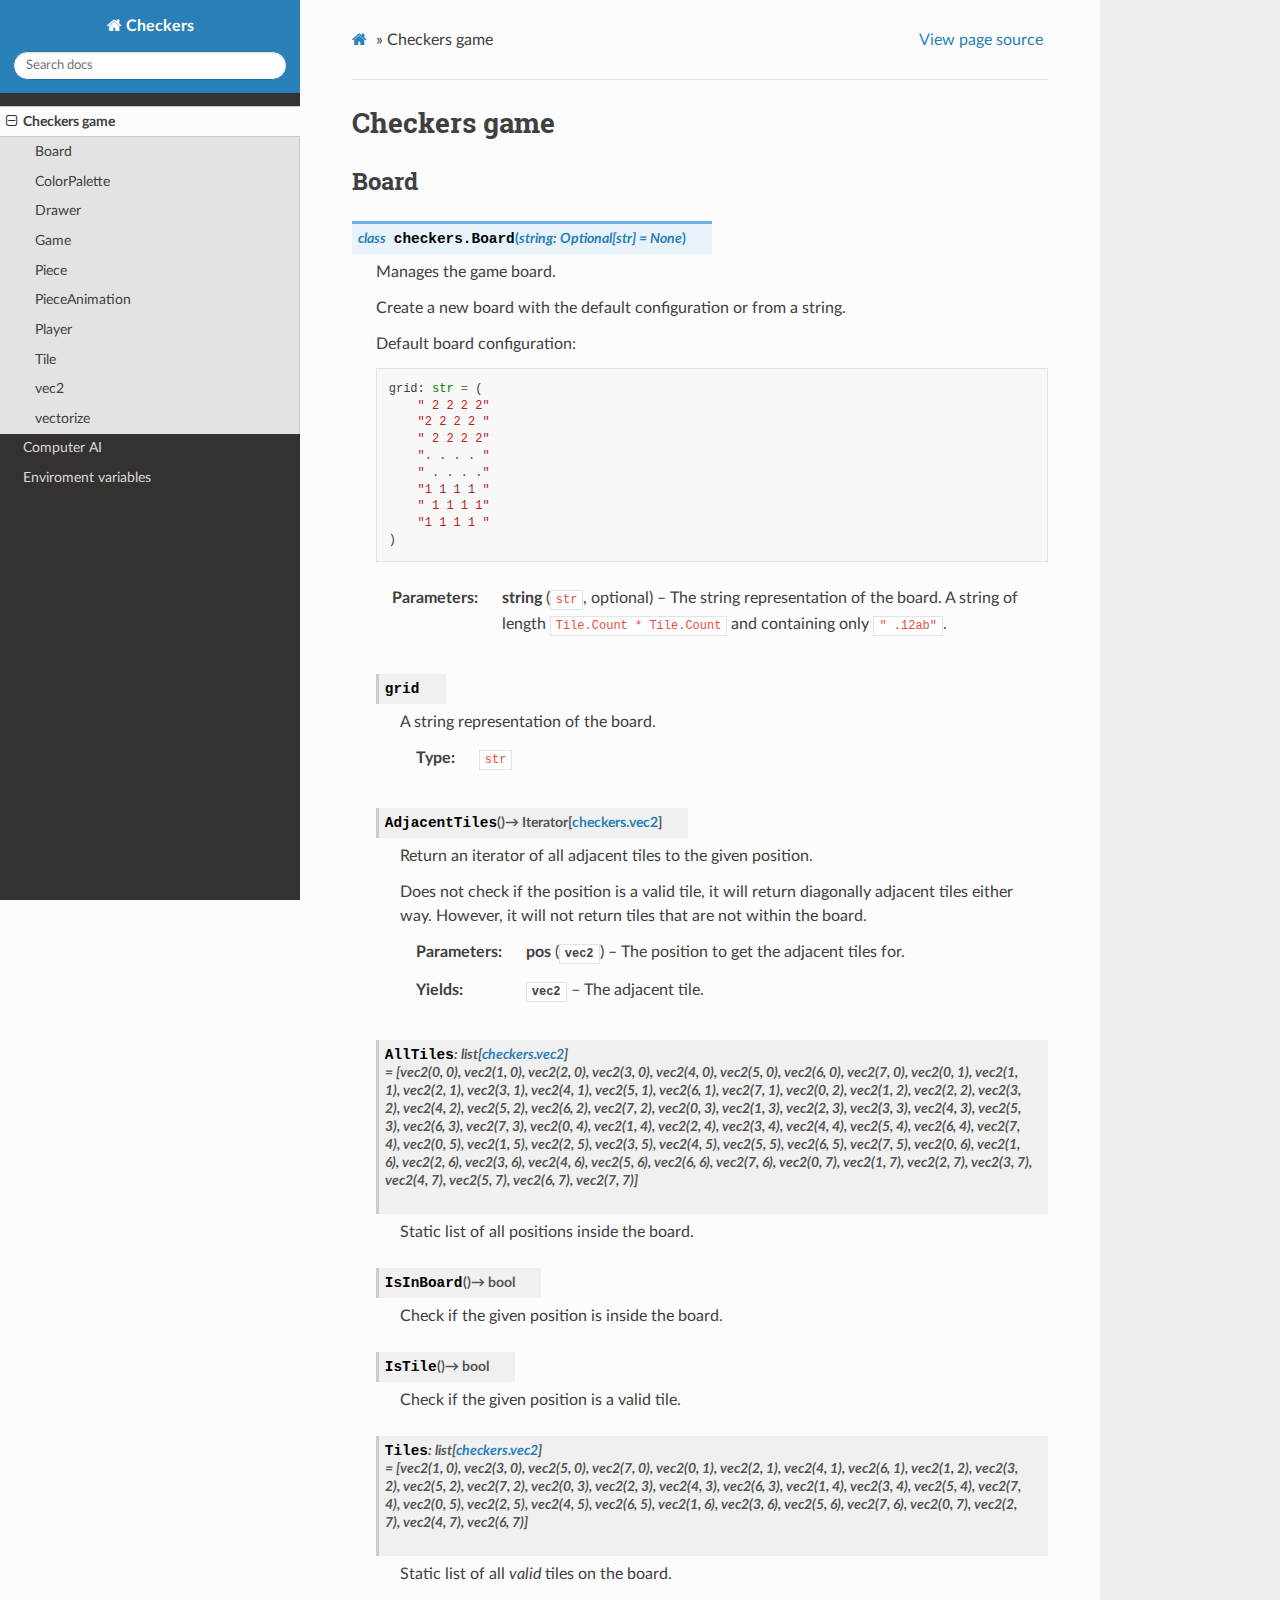
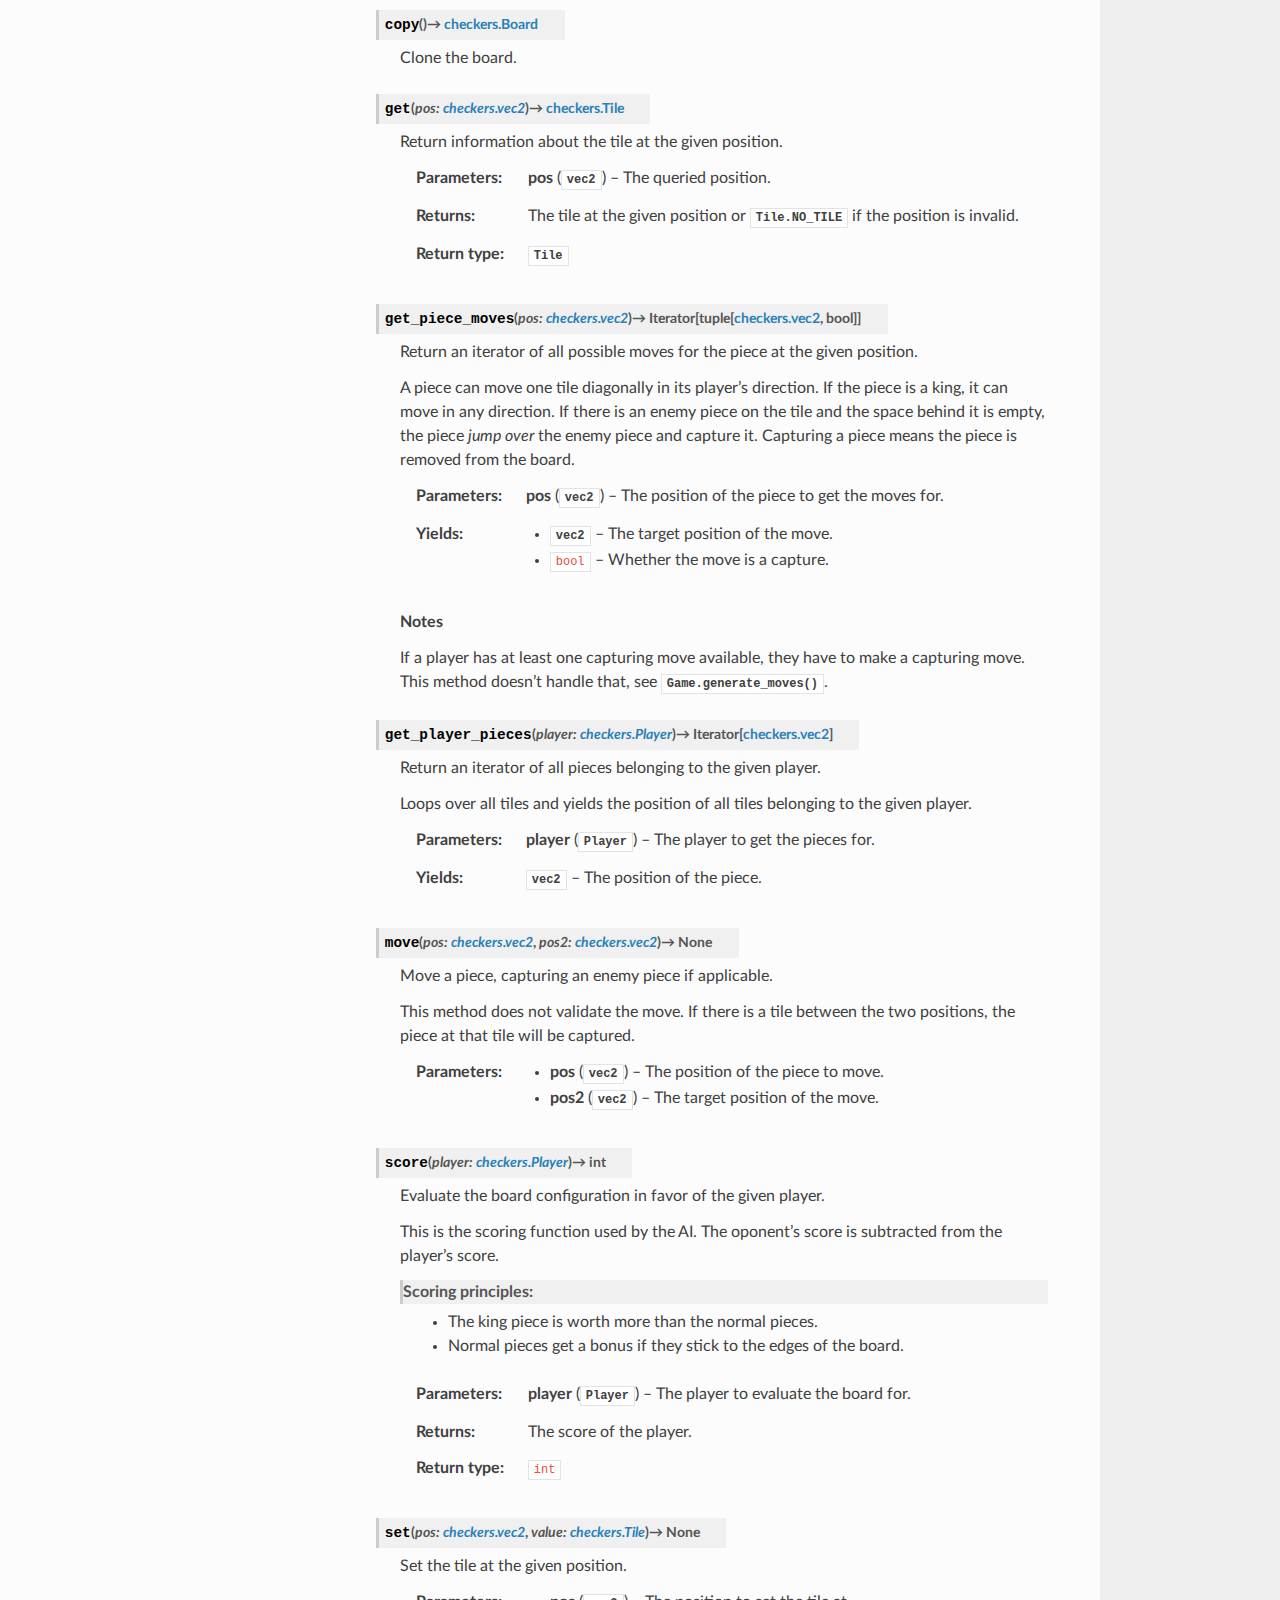
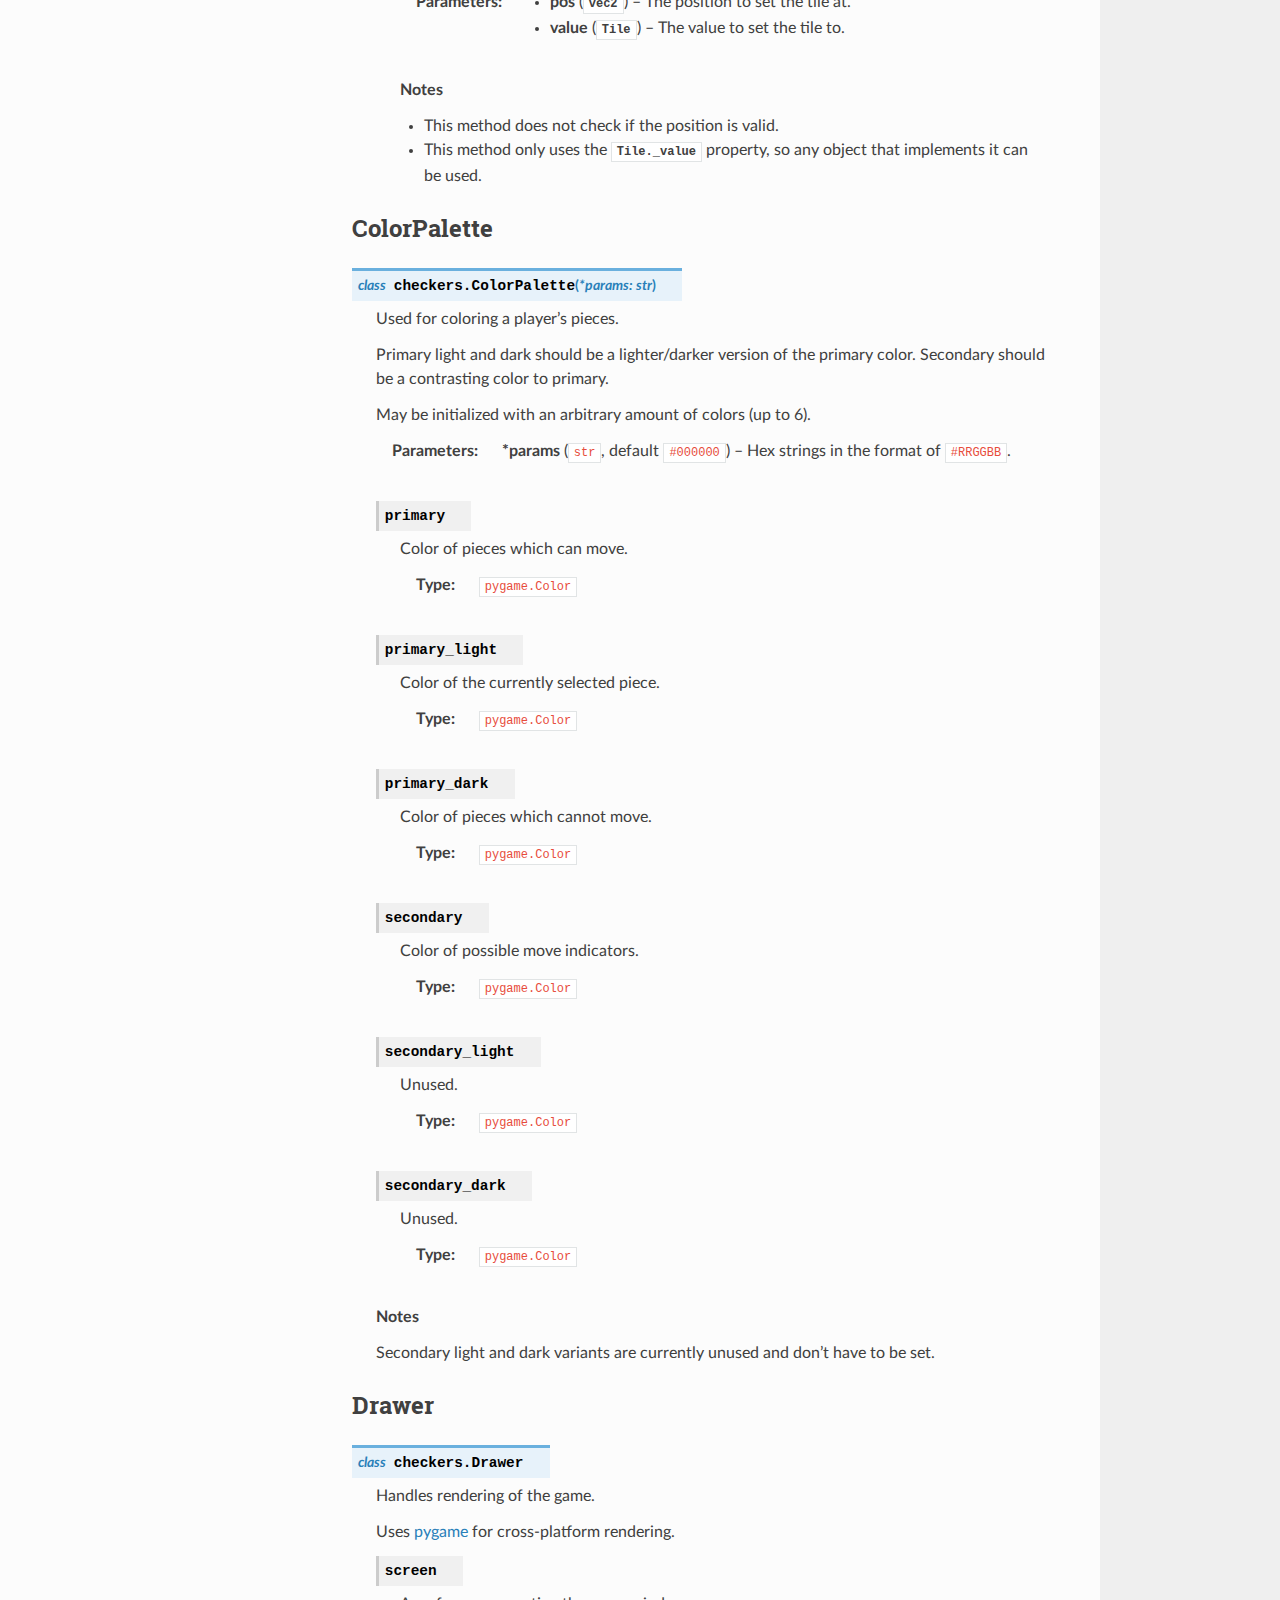
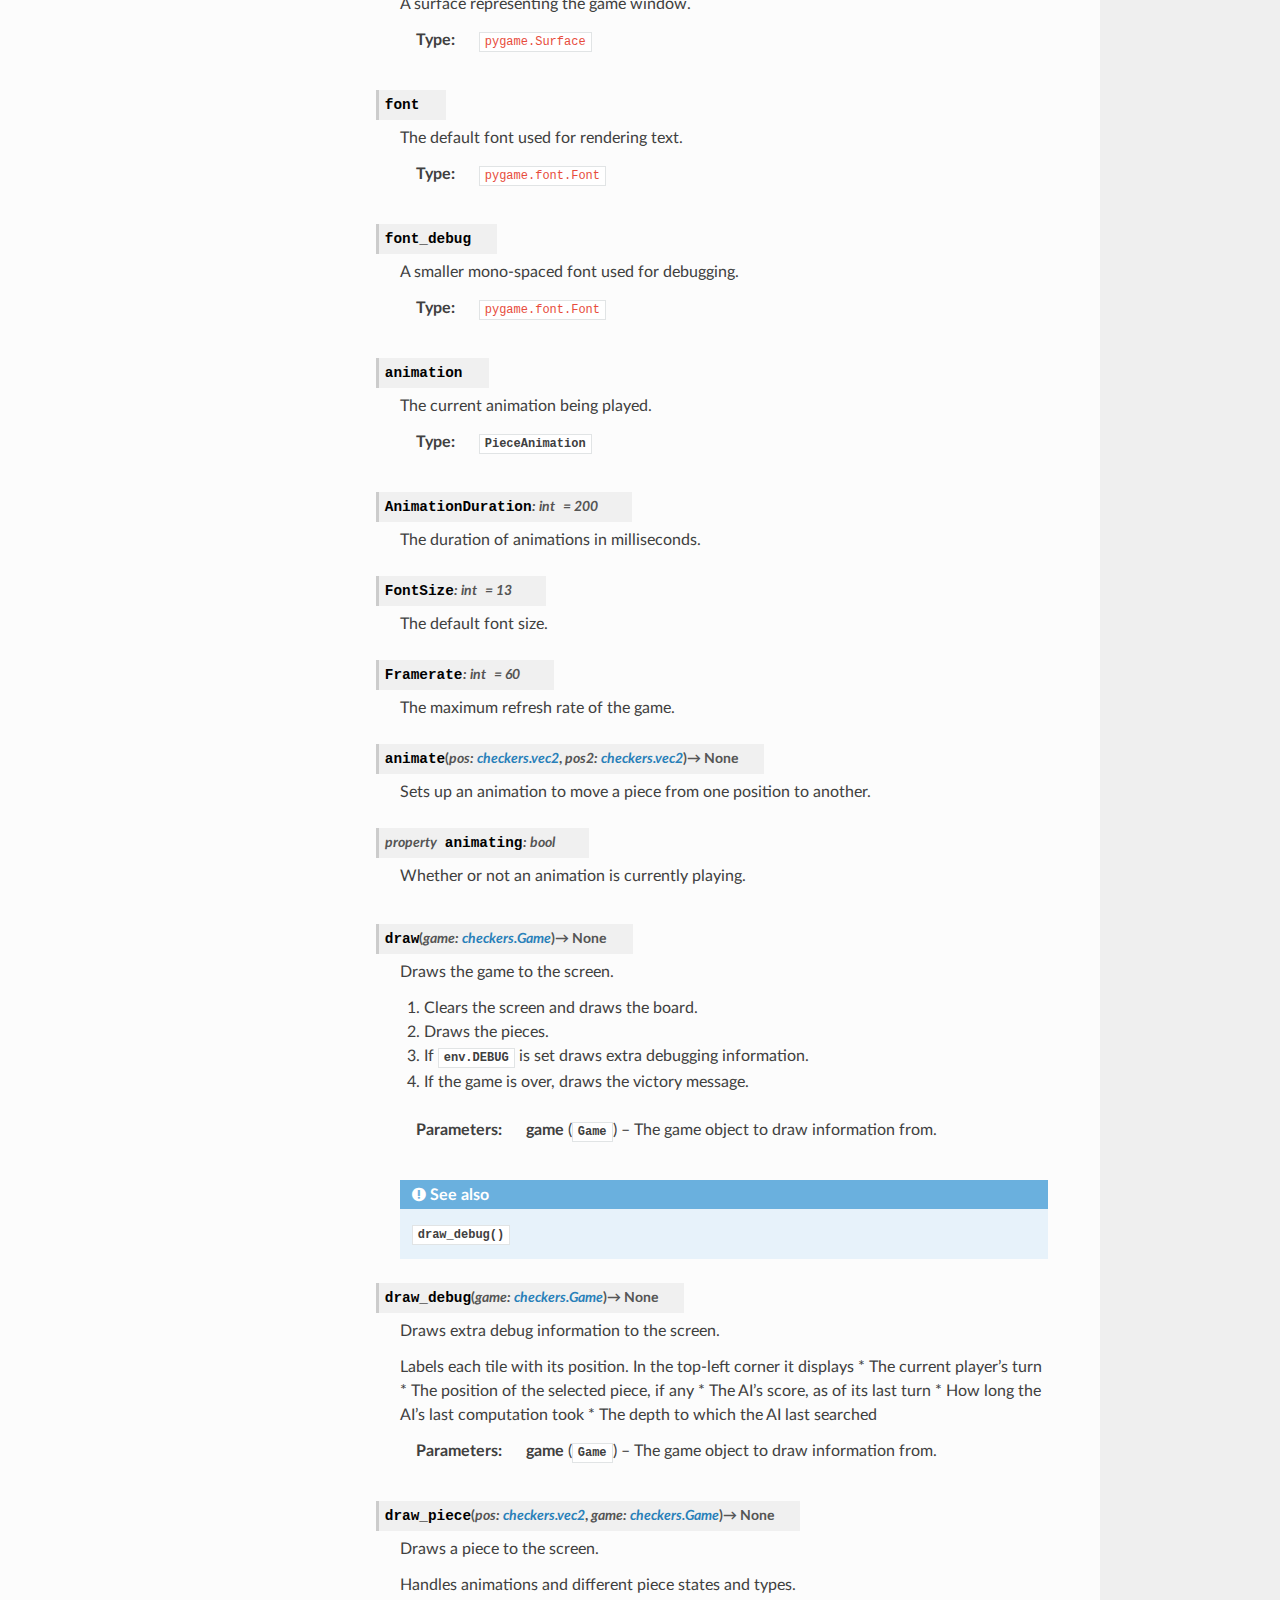
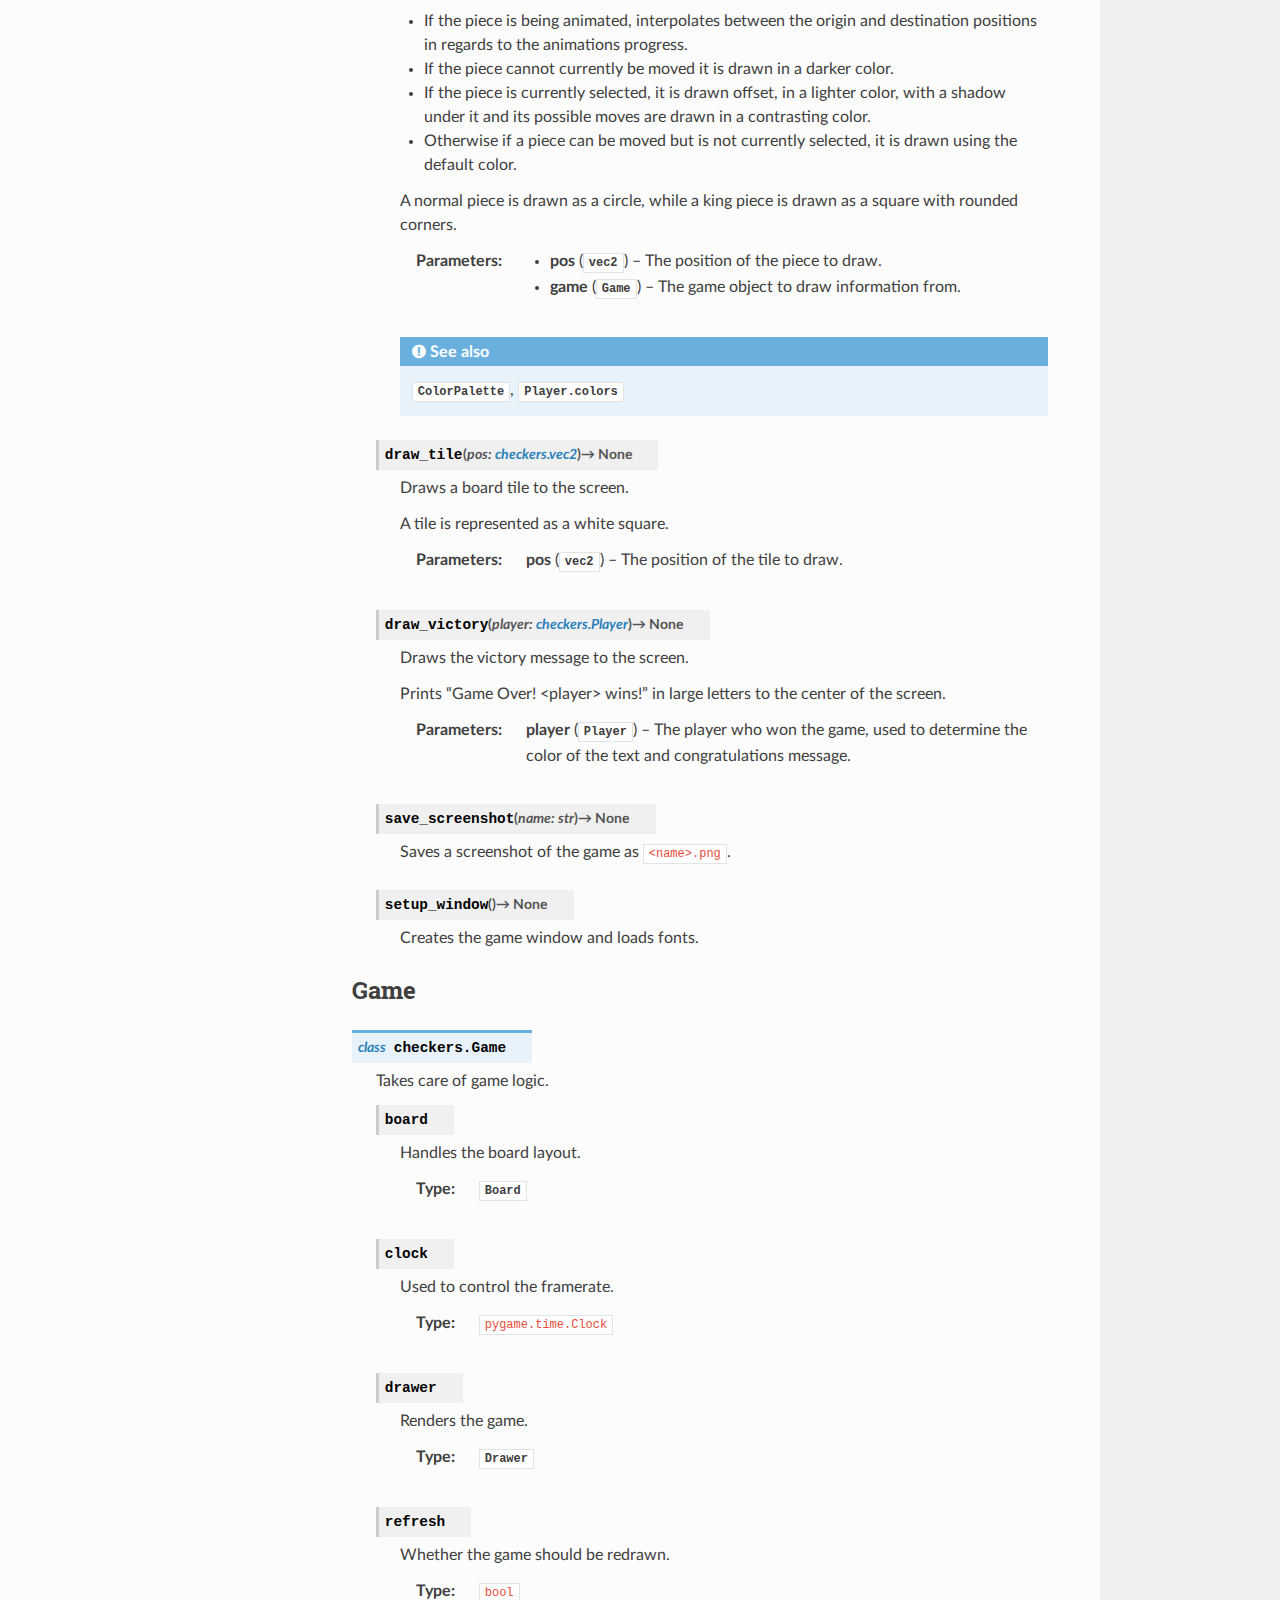
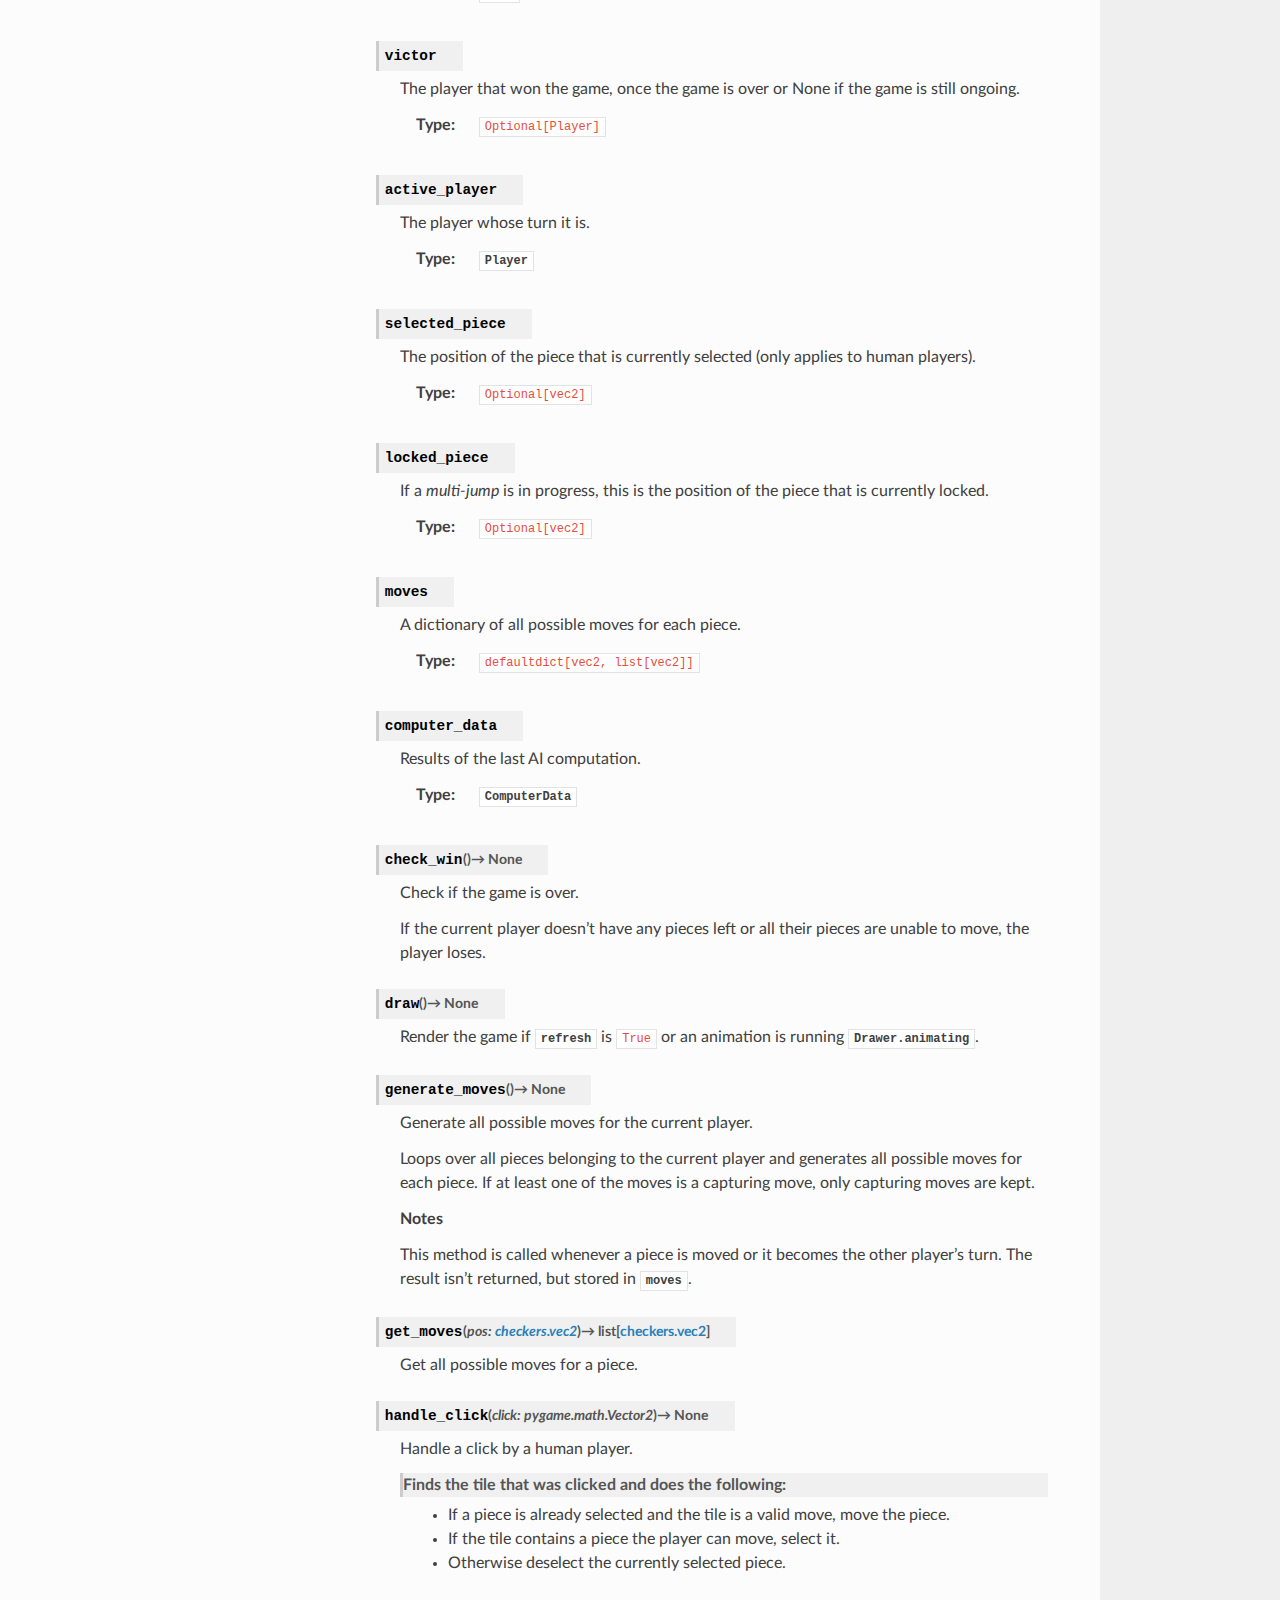
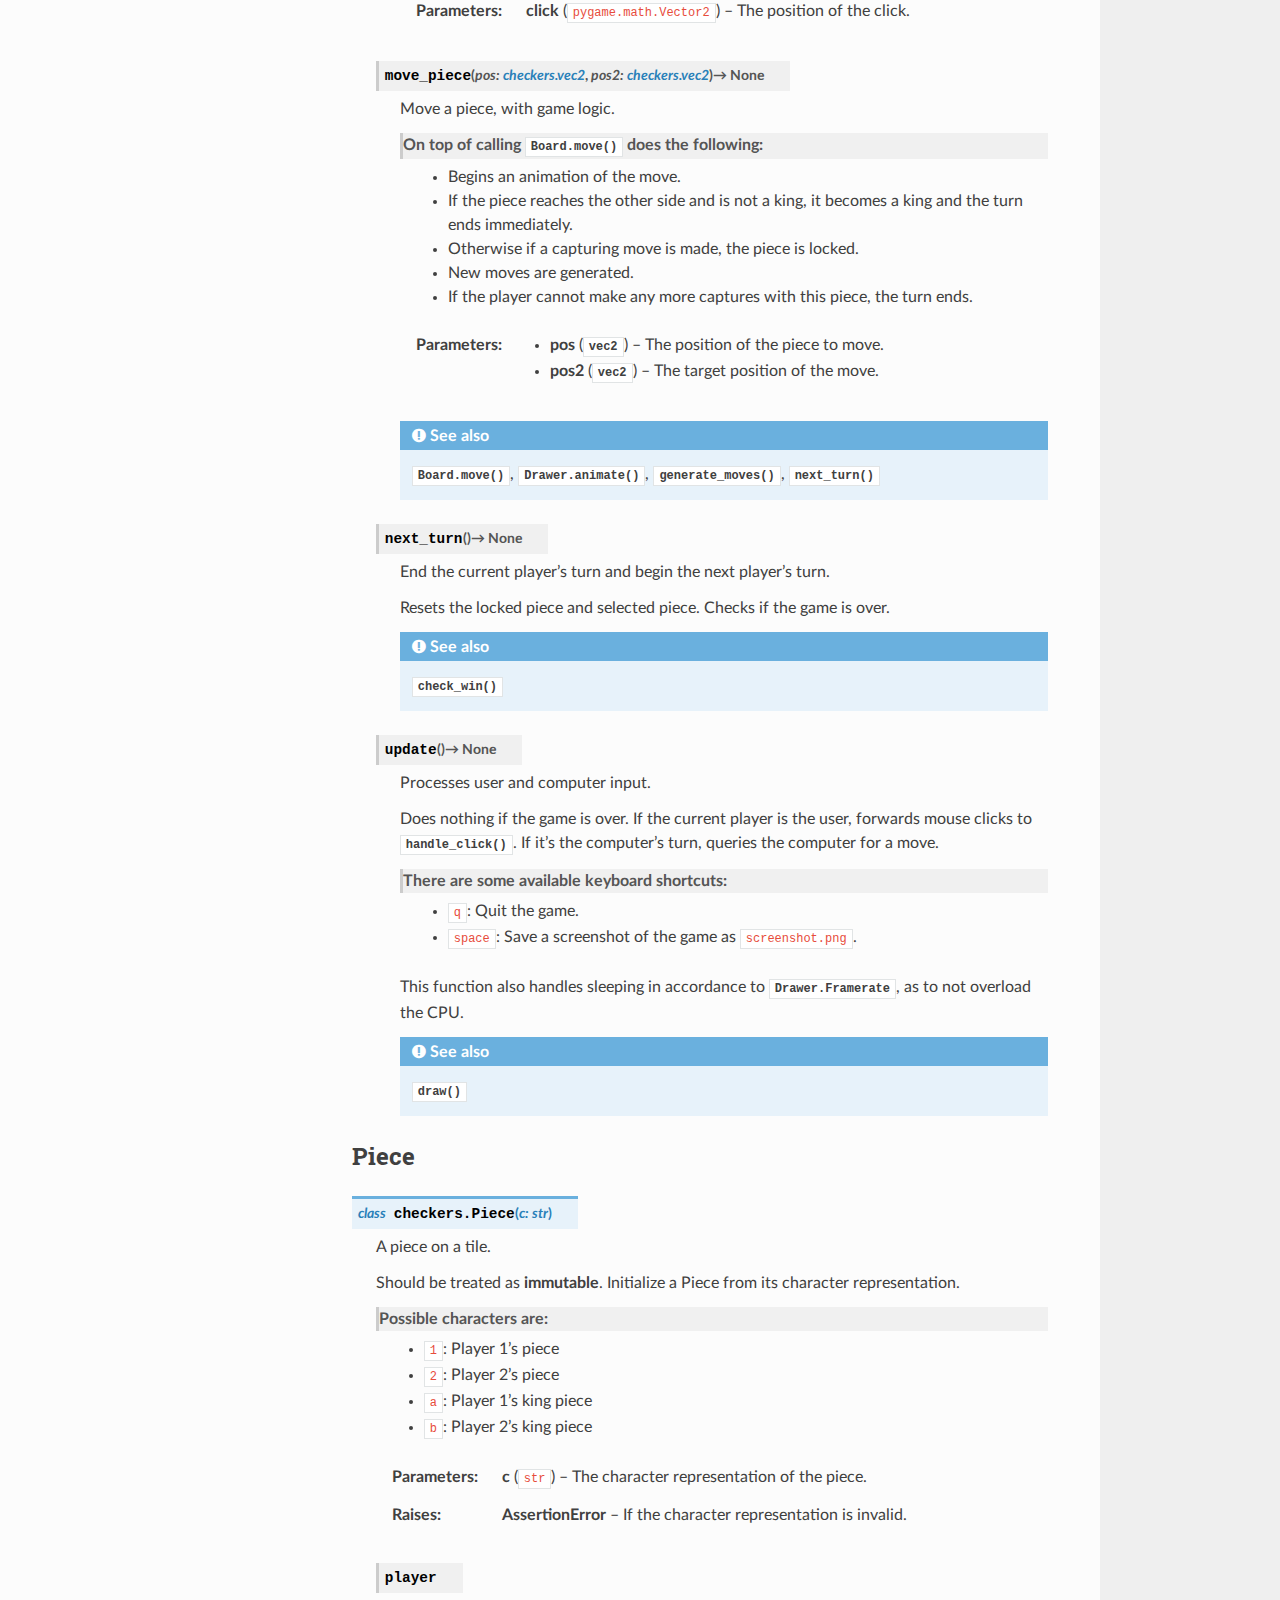
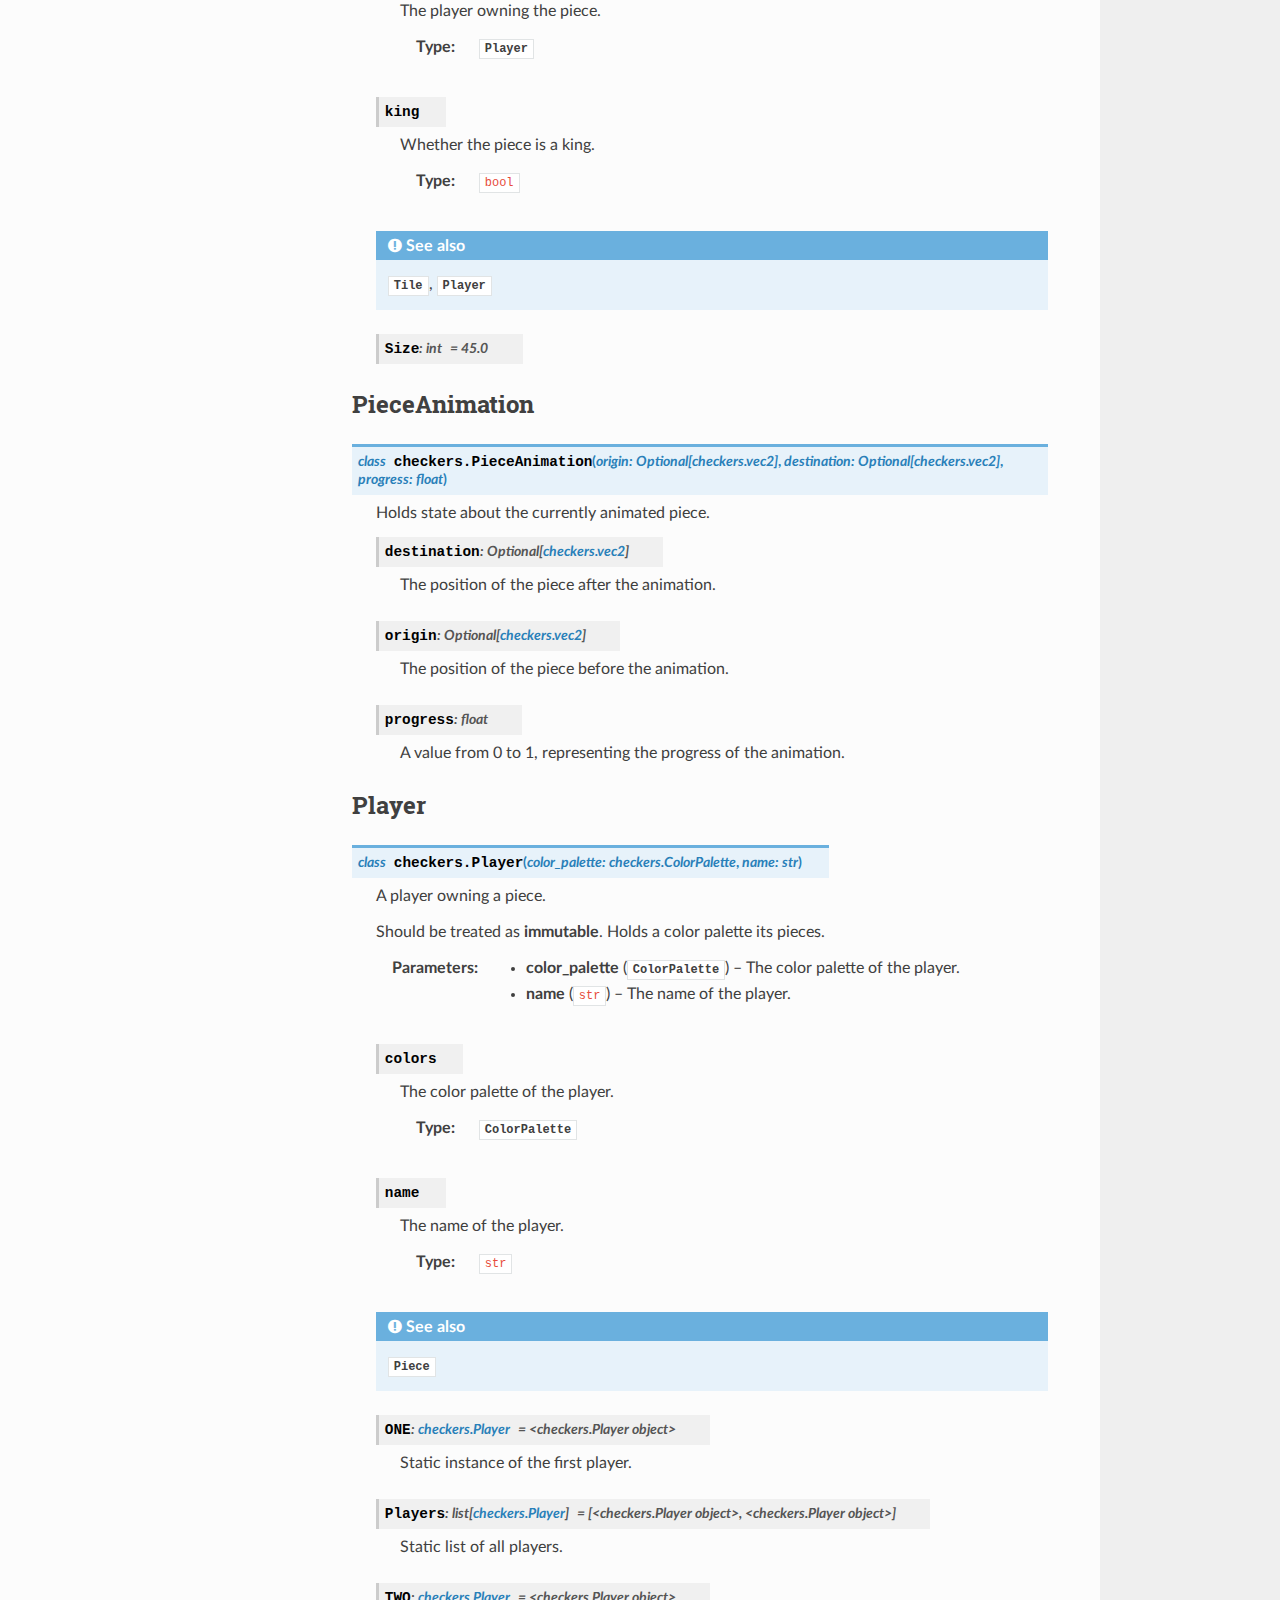
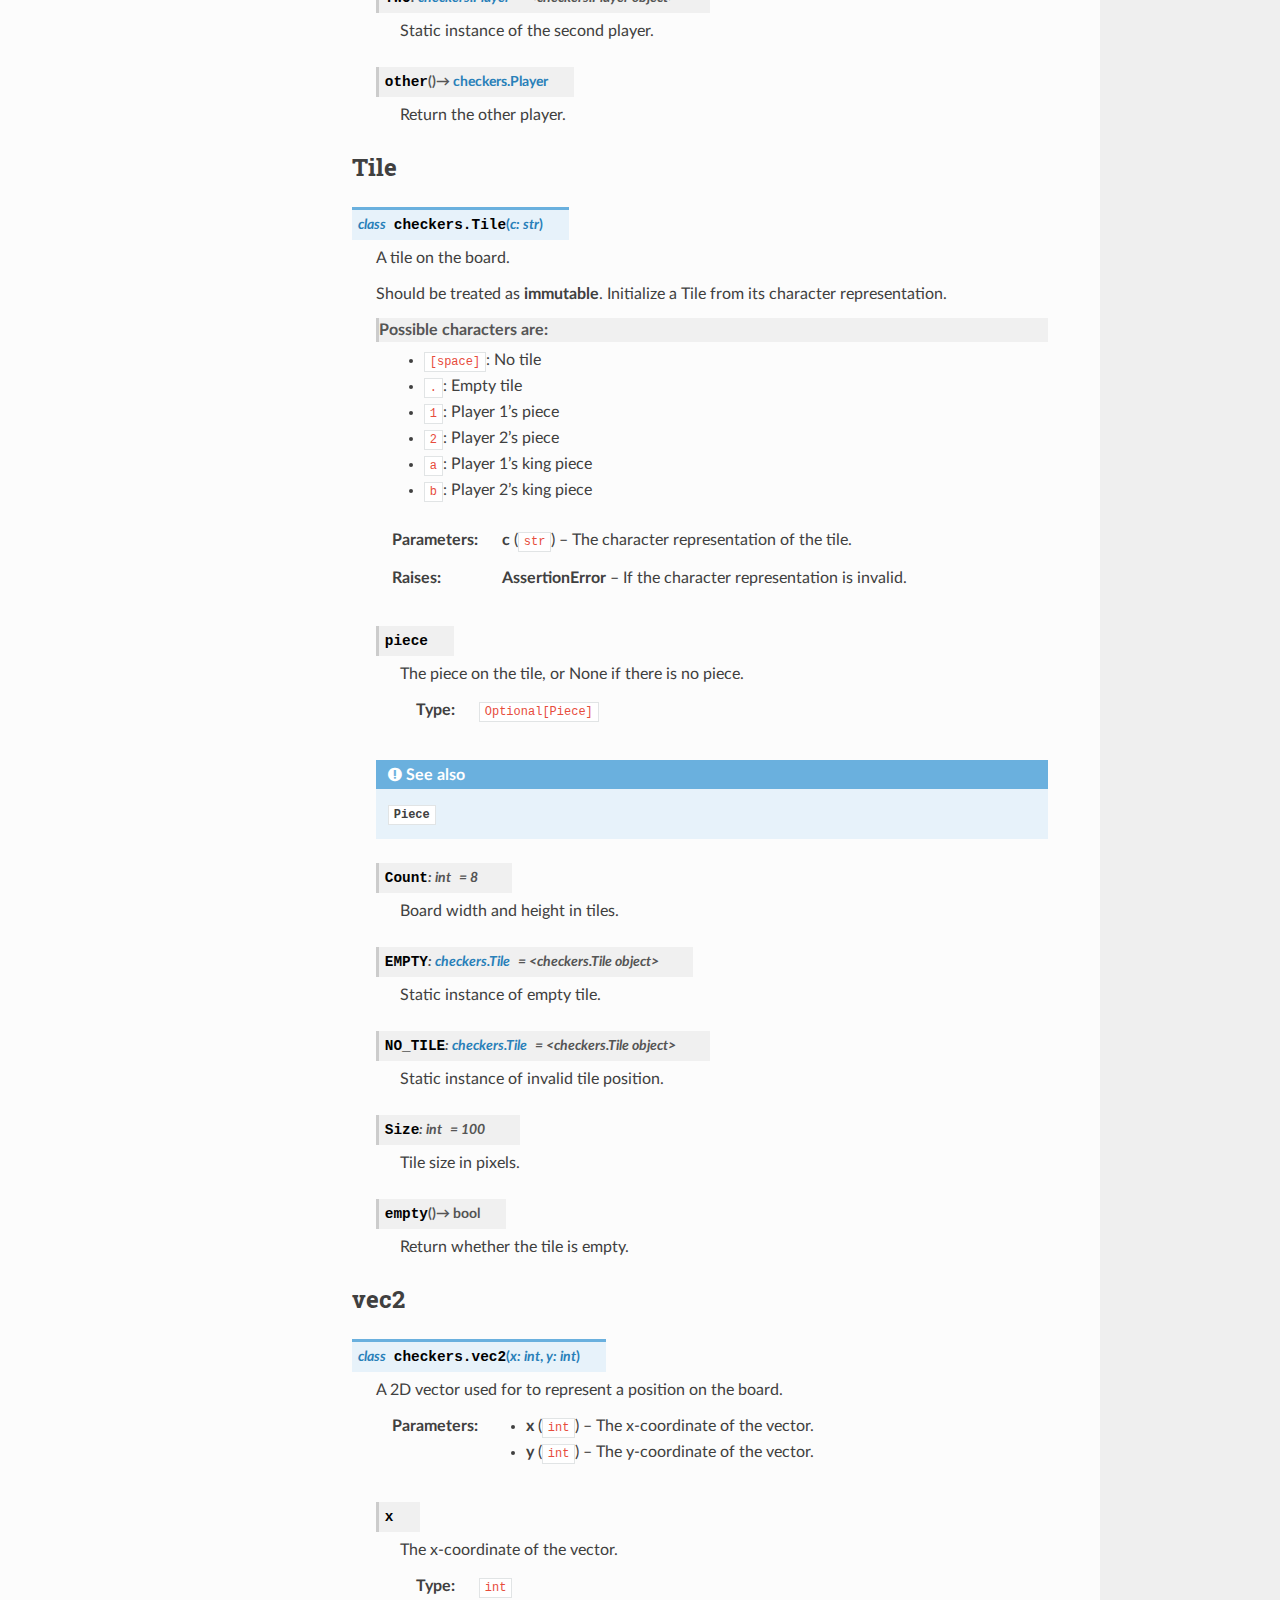
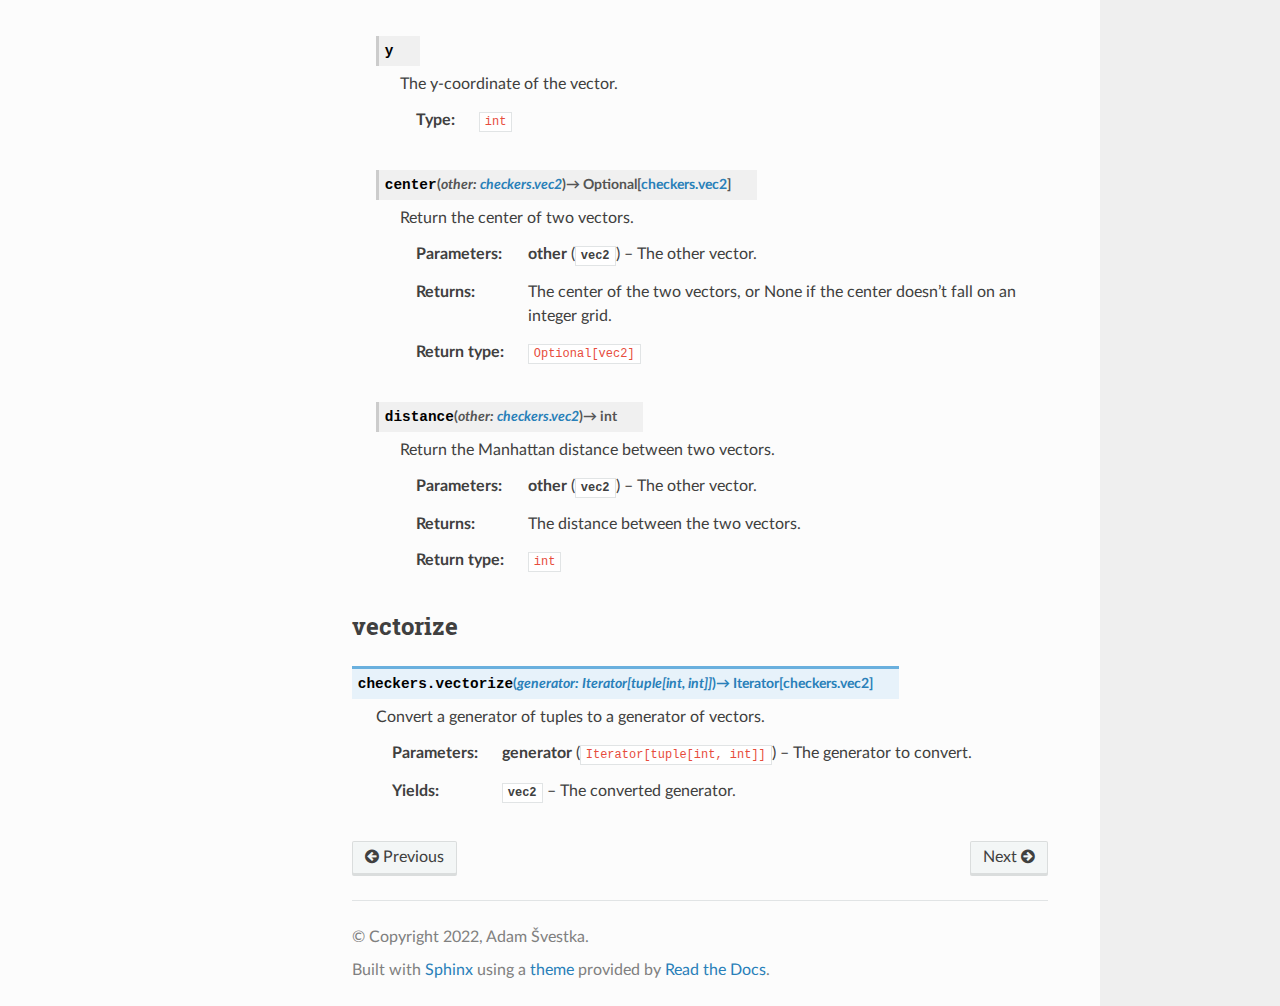
==== commit 34c80576: "Documentation progress." ====
--- a/docs/_build/html/checkers.html
+++ b/docs/_build/html/checkers.html
@@ -38,7 +38,19 @@
 </div>
         </div><div class="wy-menu wy-menu-vertical" data-spy="affix" role="navigation" aria-label="Navigation menu">
               <ul class="current">
-<li class="toctree-l1 current"><a class="current reference internal" href="#">Checkers game</a></li>
+<li class="toctree-l1 current"><a class="current reference internal" href="#">Checkers game</a><ul>
+<li class="toctree-l2"><a class="reference internal" href="#board">Board</a></li>
+<li class="toctree-l2"><a class="reference internal" href="#colorpalette">ColorPalette</a></li>
+<li class="toctree-l2"><a class="reference internal" href="#drawer">Drawer</a></li>
+<li class="toctree-l2"><a class="reference internal" href="#game">Game</a></li>
+<li class="toctree-l2"><a class="reference internal" href="#piece">Piece</a></li>
+<li class="toctree-l2"><a class="reference internal" href="#pieceanimation">PieceAnimation</a></li>
+<li class="toctree-l2"><a class="reference internal" href="#player">Player</a></li>
+<li class="toctree-l2"><a class="reference internal" href="#tile">Tile</a></li>
+<li class="toctree-l2"><a class="reference internal" href="#vec2">vec2</a></li>
+<li class="toctree-l2"><a class="reference internal" href="#vectorize">vectorize</a></li>
+</ul>
+</li>
 <li class="toctree-l1"><a class="reference internal" href="computer.html">Computer AI</a></li>
 <li class="toctree-l1"><a class="reference internal" href="env.html">Enviroment variables</a></li>
 </ul>
@@ -67,8 +79,10 @@
           <div role="main" class="document" itemscope="itemscope" itemtype="http://schema.org/Article">
            <div itemprop="articleBody">
              
-  <section id="module-checkers">
-<span id="checkers-game"></span><h1>Checkers game<a class="headerlink" href="#module-checkers" title="Permalink to this headline"></a></h1>
+  <section id="checkers-game">
+<h1>Checkers game<a class="headerlink" href="#checkers-game" title="Permalink to this headline"></a></h1>
+<section id="board">
+<h2>Board<a class="headerlink" href="#board" title="Permalink to this headline"></a></h2>
 <dl class="py class">
 <dt class="sig sig-object py" id="checkers.Board">
 <em class="property"><span class="pre">class</span><span class="w"> </span></em><span class="sig-prename descclassname"><span class="pre">checkers.</span></span><span class="sig-name descname"><span class="pre">Board</span></span><span class="sig-paren">(</span><em class="sig-param"><span class="n"><span class="pre">string</span></span><span class="p"><span class="pre">:</span></span><span class="w"> </span><span class="n"><span class="pre">Optional</span><span class="p"><span class="pre">[</span></span><span class="pre">str</span><span class="p"><span class="pre">]</span></span></span><span class="w"> </span><span class="o"><span class="pre">=</span></span><span class="w"> </span><span class="default_value"><span class="pre">None</span></span></em><span class="sig-paren">)</span><a class="headerlink" href="#checkers.Board" title="Permalink to this definition"></a></dt>
@@ -264,6 +278,9 @@
 
 </dd></dl>
 
+</section>
+<section id="colorpalette">
+<h2>ColorPalette<a class="headerlink" href="#colorpalette" title="Permalink to this headline"></a></h2>
 <dl class="py class">
 <dt class="sig sig-object py" id="checkers.ColorPalette">
 <em class="property"><span class="pre">class</span><span class="w"> </span></em><span class="sig-prename descclassname"><span class="pre">checkers.</span></span><span class="sig-name descname"><span class="pre">ColorPalette</span></span><span class="sig-paren">(</span><em class="sig-param"><span class="o"><span class="pre">*</span></span><span class="n"><span class="pre">params</span></span><span class="p"><span class="pre">:</span></span><span class="w"> </span><span class="n"><span class="pre">str</span></span></em><span class="sig-paren">)</span><a class="headerlink" href="#checkers.ColorPalette" title="Permalink to this definition"></a></dt>
@@ -345,6 +362,9 @@
 <p>Secondary light and dark variants are currently unused and don’t have to be set.</p>
 </dd></dl>
 
+</section>
+<section id="drawer">
+<h2>Drawer<a class="headerlink" href="#drawer" title="Permalink to this headline"></a></h2>
 <dl class="py class">
 <dt class="sig sig-object py" id="checkers.Drawer">
 <em class="property"><span class="pre">class</span><span class="w"> </span></em><span class="sig-prename descclassname"><span class="pre">checkers.</span></span><span class="sig-name descname"><span class="pre">Drawer</span></span><a class="headerlink" href="#checkers.Drawer" title="Permalink to this definition"></a></dt>
@@ -515,7 +535,7 @@
 <dl class="py method">
 <dt class="sig sig-object py" id="checkers.Drawer.save_screenshot">
 <span class="sig-name descname"><span class="pre">save_screenshot</span></span><span class="sig-paren">(</span><em class="sig-param"><span class="n"><span class="pre">name</span></span><span class="p"><span class="pre">:</span></span><span class="w"> </span><span class="n"><span class="pre">str</span></span></em><span class="sig-paren">)</span> <span class="sig-return"><span class="sig-return-icon">&#x2192;</span> <span class="sig-return-typehint"><span class="pre">None</span></span></span><a class="headerlink" href="#checkers.Drawer.save_screenshot" title="Permalink to this definition"></a></dt>
-<dd><p>Saves a screenshot of the game as <code class="docutils literal notranslate"><span class="pre">name.png</span></code>.</p>
+<dd><p>Saves a screenshot of the game as <code class="docutils literal notranslate"><span class="pre">&lt;name&gt;.png</span></code>.</p>
 </dd></dl>
 
 <dl class="py method">
@@ -526,6 +546,9 @@
 
 </dd></dl>
 
+</section>
+<section id="game">
+<h2>Game<a class="headerlink" href="#game" title="Permalink to this headline"></a></h2>
 <dl class="py class">
 <dt class="sig sig-object py" id="checkers.Game">
 <em class="property"><span class="pre">class</span><span class="w"> </span></em><span class="sig-prename descclassname"><span class="pre">checkers.</span></span><span class="sig-name descname"><span class="pre">Game</span></span><a class="headerlink" href="#checkers.Game" title="Permalink to this definition"></a></dt>
@@ -751,6 +774,9 @@
 
 </dd></dl>
 
+</section>
+<section id="piece">
+<h2>Piece<a class="headerlink" href="#piece" title="Permalink to this headline"></a></h2>
 <dl class="py class">
 <dt class="sig sig-object py" id="checkers.Piece">
 <em class="property"><span class="pre">class</span><span class="w"> </span></em><span class="sig-prename descclassname"><span class="pre">checkers.</span></span><span class="sig-name descname"><span class="pre">Piece</span></span><span class="sig-paren">(</span><em class="sig-param"><span class="n"><span class="pre">c</span></span><span class="p"><span class="pre">:</span></span><span class="w"> </span><span class="n"><span class="pre">str</span></span></em><span class="sig-paren">)</span><a class="headerlink" href="#checkers.Piece" title="Permalink to this definition"></a></dt>
@@ -806,6 +832,9 @@
 
 </dd></dl>
 
+</section>
+<section id="pieceanimation">
+<h2>PieceAnimation<a class="headerlink" href="#pieceanimation" title="Permalink to this headline"></a></h2>
 <dl class="py class">
 <dt class="sig sig-object py" id="checkers.PieceAnimation">
 <em class="property"><span class="pre">class</span><span class="w"> </span></em><span class="sig-prename descclassname"><span class="pre">checkers.</span></span><span class="sig-name descname"><span class="pre">PieceAnimation</span></span><span class="sig-paren">(</span><em class="sig-param"><span class="n"><span class="pre">origin</span></span><span class="p"><span class="pre">:</span></span><span class="w"> </span><span class="n"><span class="pre">Optional</span><span class="p"><span class="pre">[</span></span><a class="reference internal" href="#checkers.vec2" title="checkers.vec2"><span class="pre">checkers.vec2</span></a><span class="p"><span class="pre">]</span></span></span></em>, <em class="sig-param"><span class="n"><span class="pre">destination</span></span><span class="p"><span class="pre">:</span></span><span class="w"> </span><span class="n"><span class="pre">Optional</span><span class="p"><span class="pre">[</span></span><a class="reference internal" href="#checkers.vec2" title="checkers.vec2"><span class="pre">checkers.vec2</span></a><span class="p"><span class="pre">]</span></span></span></em>, <em class="sig-param"><span class="n"><span class="pre">progress</span></span><span class="p"><span class="pre">:</span></span><span class="w"> </span><span class="n"><span class="pre">float</span></span></em><span class="sig-paren">)</span><a class="headerlink" href="#checkers.PieceAnimation" title="Permalink to this definition"></a></dt>
@@ -830,6 +859,9 @@
 
 </dd></dl>
 
+</section>
+<section id="player">
+<h2>Player<a class="headerlink" href="#player" title="Permalink to this headline"></a></h2>
 <dl class="py class">
 <dt class="sig sig-object py" id="checkers.Player">
 <em class="property"><span class="pre">class</span><span class="w"> </span></em><span class="sig-prename descclassname"><span class="pre">checkers.</span></span><span class="sig-name descname"><span class="pre">Player</span></span><span class="sig-paren">(</span><em class="sig-param"><span class="n"><span class="pre">color_palette</span></span><span class="p"><span class="pre">:</span></span><span class="w"> </span><span class="n"><a class="reference internal" href="#checkers.ColorPalette" title="checkers.ColorPalette"><span class="pre">checkers.ColorPalette</span></a></span></em>, <em class="sig-param"><span class="n"><span class="pre">name</span></span><span class="p"><span class="pre">:</span></span><span class="w"> </span><span class="n"><span class="pre">str</span></span></em><span class="sig-paren">)</span><a class="headerlink" href="#checkers.Player" title="Permalink to this definition"></a></dt>
@@ -895,6 +927,9 @@
 
 </dd></dl>
 
+</section>
+<section id="tile">
+<h2>Tile<a class="headerlink" href="#tile" title="Permalink to this headline"></a></h2>
 <dl class="py class">
 <dt class="sig sig-object py" id="checkers.Tile">
 <em class="property"><span class="pre">class</span><span class="w"> </span></em><span class="sig-prename descclassname"><span class="pre">checkers.</span></span><span class="sig-name descname"><span class="pre">Tile</span></span><span class="sig-paren">(</span><em class="sig-param"><span class="n"><span class="pre">c</span></span><span class="p"><span class="pre">:</span></span><span class="w"> </span><span class="n"><span class="pre">str</span></span></em><span class="sig-paren">)</span><a class="headerlink" href="#checkers.Tile" title="Permalink to this definition"></a></dt>
@@ -966,6 +1001,9 @@
 
 </dd></dl>
 
+</section>
+<section id="vec2">
+<h2>vec2<a class="headerlink" href="#vec2" title="Permalink to this headline"></a></h2>
 <dl class="py class">
 <dt class="sig sig-object py" id="checkers.vec2">
 <em class="property"><span class="pre">class</span><span class="w"> </span></em><span class="sig-prename descclassname"><span class="pre">checkers.</span></span><span class="sig-name descname"><span class="pre">vec2</span></span><span class="sig-paren">(</span><em class="sig-param"><span class="n"><span class="pre">x</span></span><span class="p"><span class="pre">:</span></span><span class="w"> </span><span class="n"><span class="pre">int</span></span></em>, <em class="sig-param"><span class="n"><span class="pre">y</span></span><span class="p"><span class="pre">:</span></span><span class="w"> </span><span class="n"><span class="pre">int</span></span></em><span class="sig-paren">)</span><a class="headerlink" href="#checkers.vec2" title="Permalink to this definition"></a></dt>
@@ -1036,6 +1074,9 @@
 
 </dd></dl>
 
+</section>
+<section id="vectorize">
+<h2>vectorize<a class="headerlink" href="#vectorize" title="Permalink to this headline"></a></h2>
 <dl class="py function">
 <dt class="sig sig-object py" id="checkers.vectorize">
 <span class="sig-prename descclassname"><span class="pre">checkers.</span></span><span class="sig-name descname"><span class="pre">vectorize</span></span><span class="sig-paren">(</span><em class="sig-param"><span class="n"><span class="pre">generator</span></span><span class="p"><span class="pre">:</span></span><span class="w"> </span><span class="n"><span class="pre">Iterator</span><span class="p"><span class="pre">[</span></span><span class="pre">tuple</span><span class="p"><span class="pre">[</span></span><span class="pre">int</span><span class="p"><span class="pre">,</span></span><span class="w"> </span><span class="pre">int</span><span class="p"><span class="pre">]</span></span><span class="p"><span class="pre">]</span></span></span></em><span class="sig-paren">)</span> <span class="sig-return"><span class="sig-return-icon">&#x2192;</span> <span class="sig-return-typehint"><span class="pre">Iterator</span><span class="p"><span class="pre">[</span></span><a class="reference internal" href="#checkers.vec2" title="checkers.vec2"><span class="pre">checkers.vec2</span></a><span class="p"><span class="pre">]</span></span></span></span><a class="headerlink" href="#checkers.vectorize" title="Permalink to this definition"></a></dt>
@@ -1050,6 +1091,7 @@
 </dl>
 </dd></dl>
 
+</section>
 </section>
 
 
